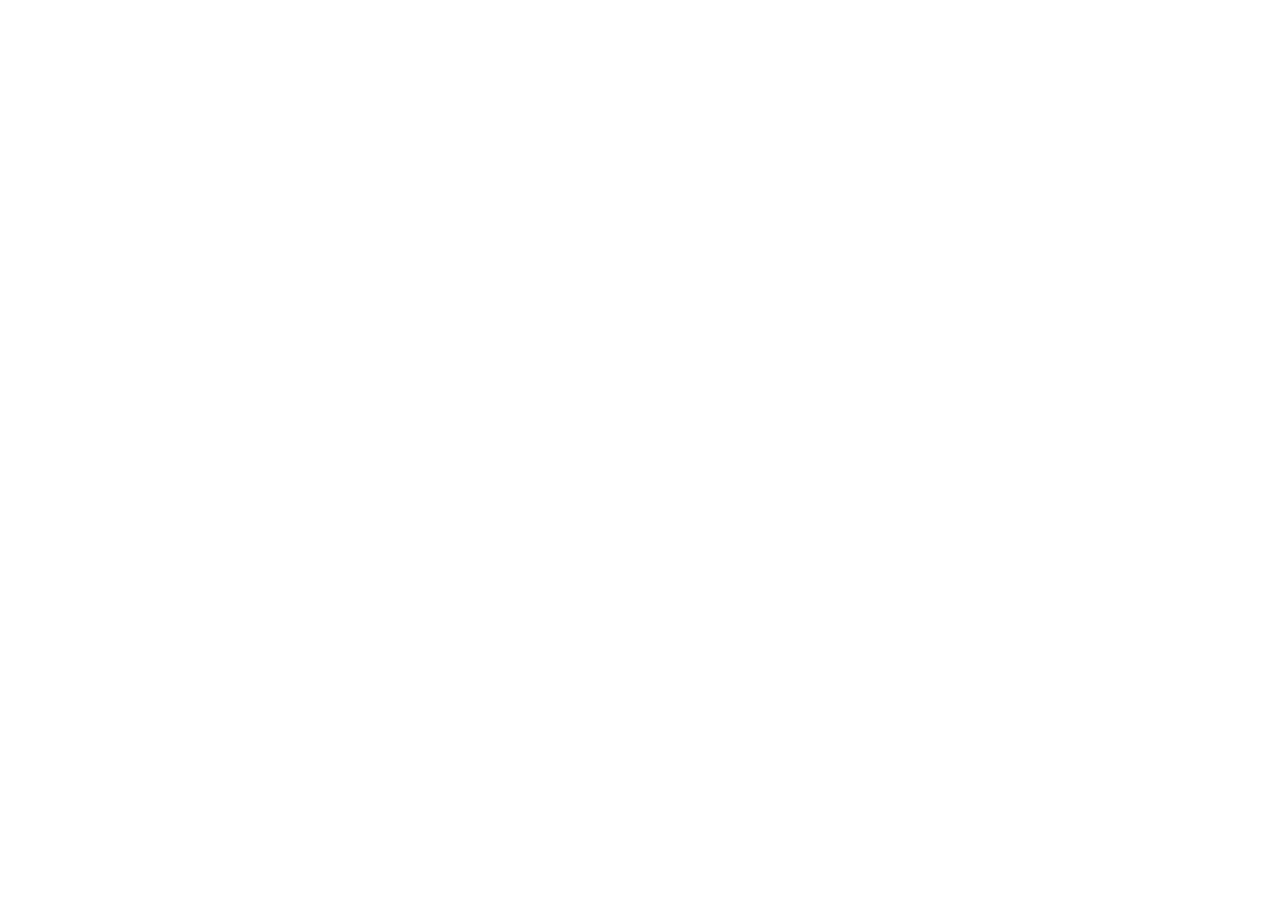
==== index.html @ 22be01d1 "Init : création du dépôt, arborescence des fichiers et structure HTML de base" ====
<!DOCTYPE html>
<html lang="en">
<head>
    <meta charset="UTF-8">
    <meta name="viewport" content="width=device-width, initial-scale=1.0">
    <title>Afritalent</title>
    <link rel="stylesheet" href="bootstrap5/bootstrap-5.3.8-dist/bootstrap-5/css/bootstrap.css">
    <link rel="stylesheet" href="css/style.css">
</head>
<body>
    <script src="bootstrap5/bootstrap-5.3.8-dist/bootstrap-5/js/bootstrap.bundle.js"></script>
     <script src="js/main.js"></script>
</body>
</html>
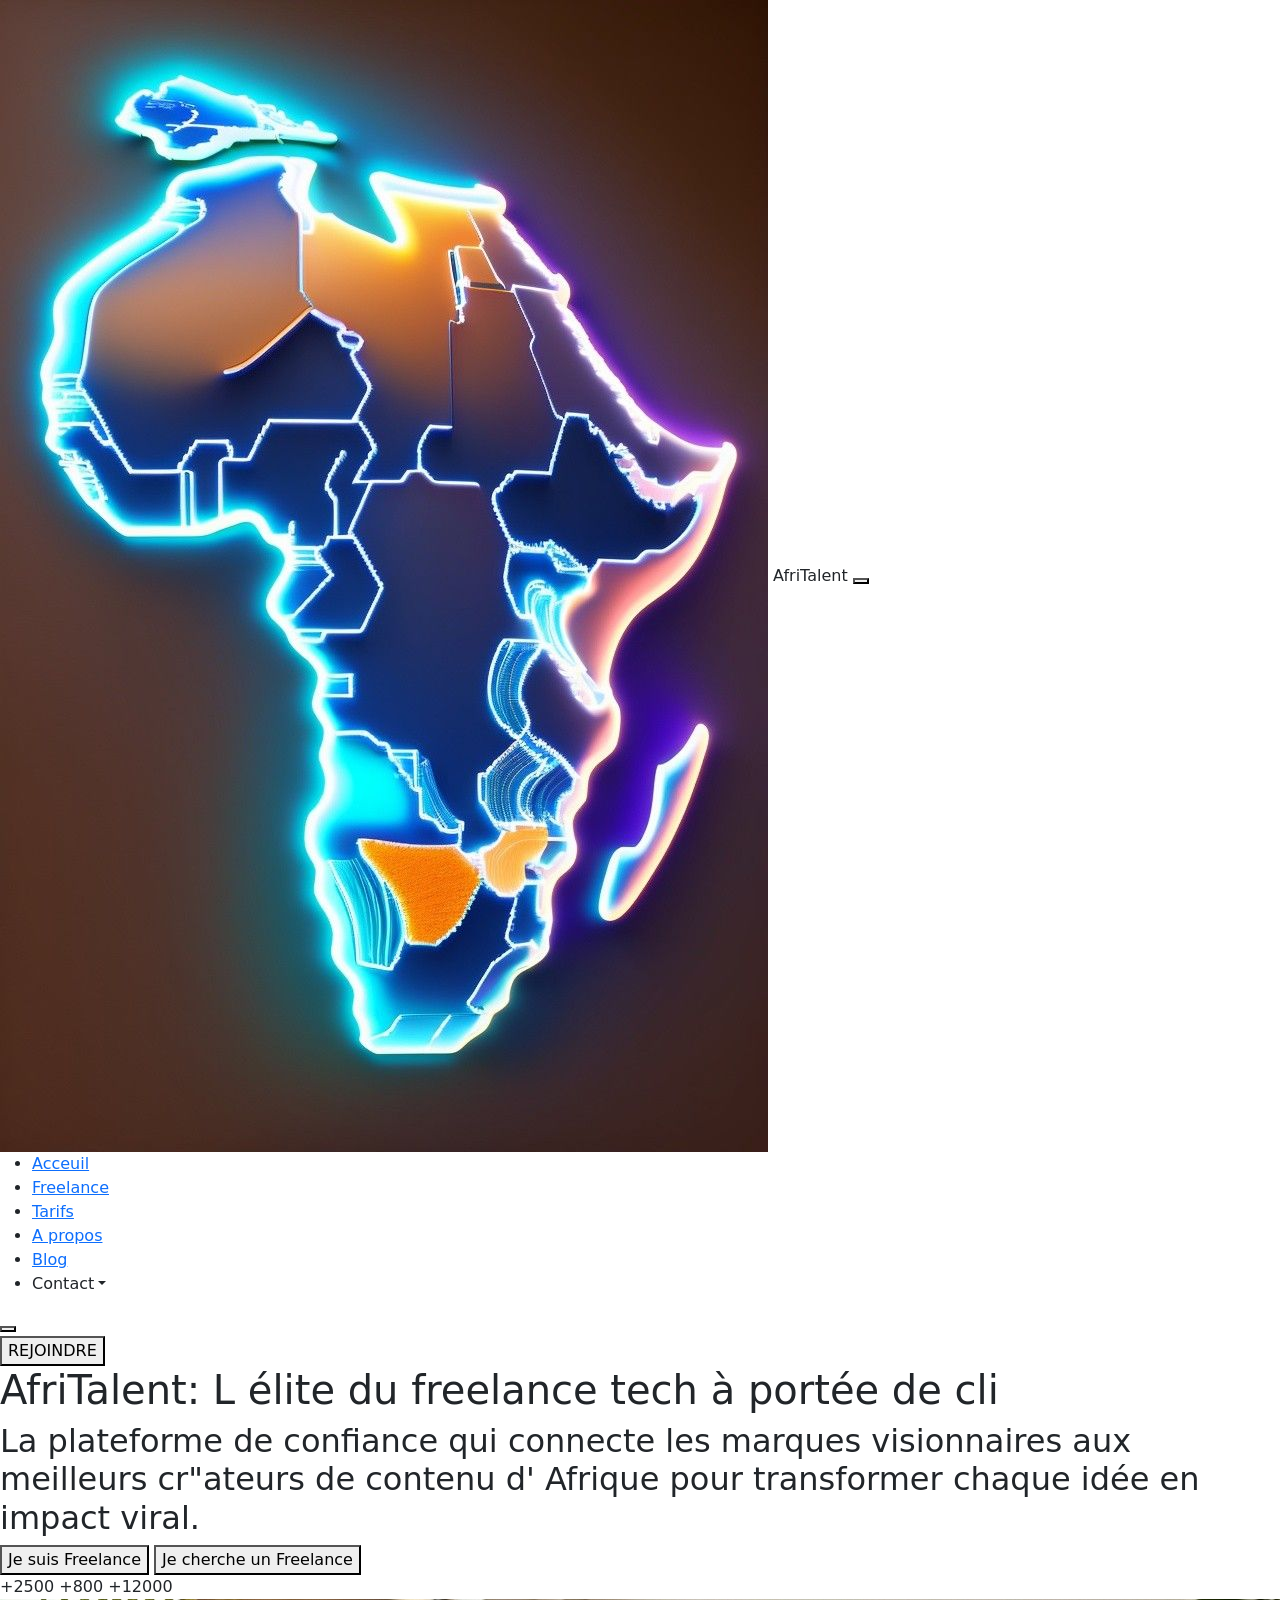
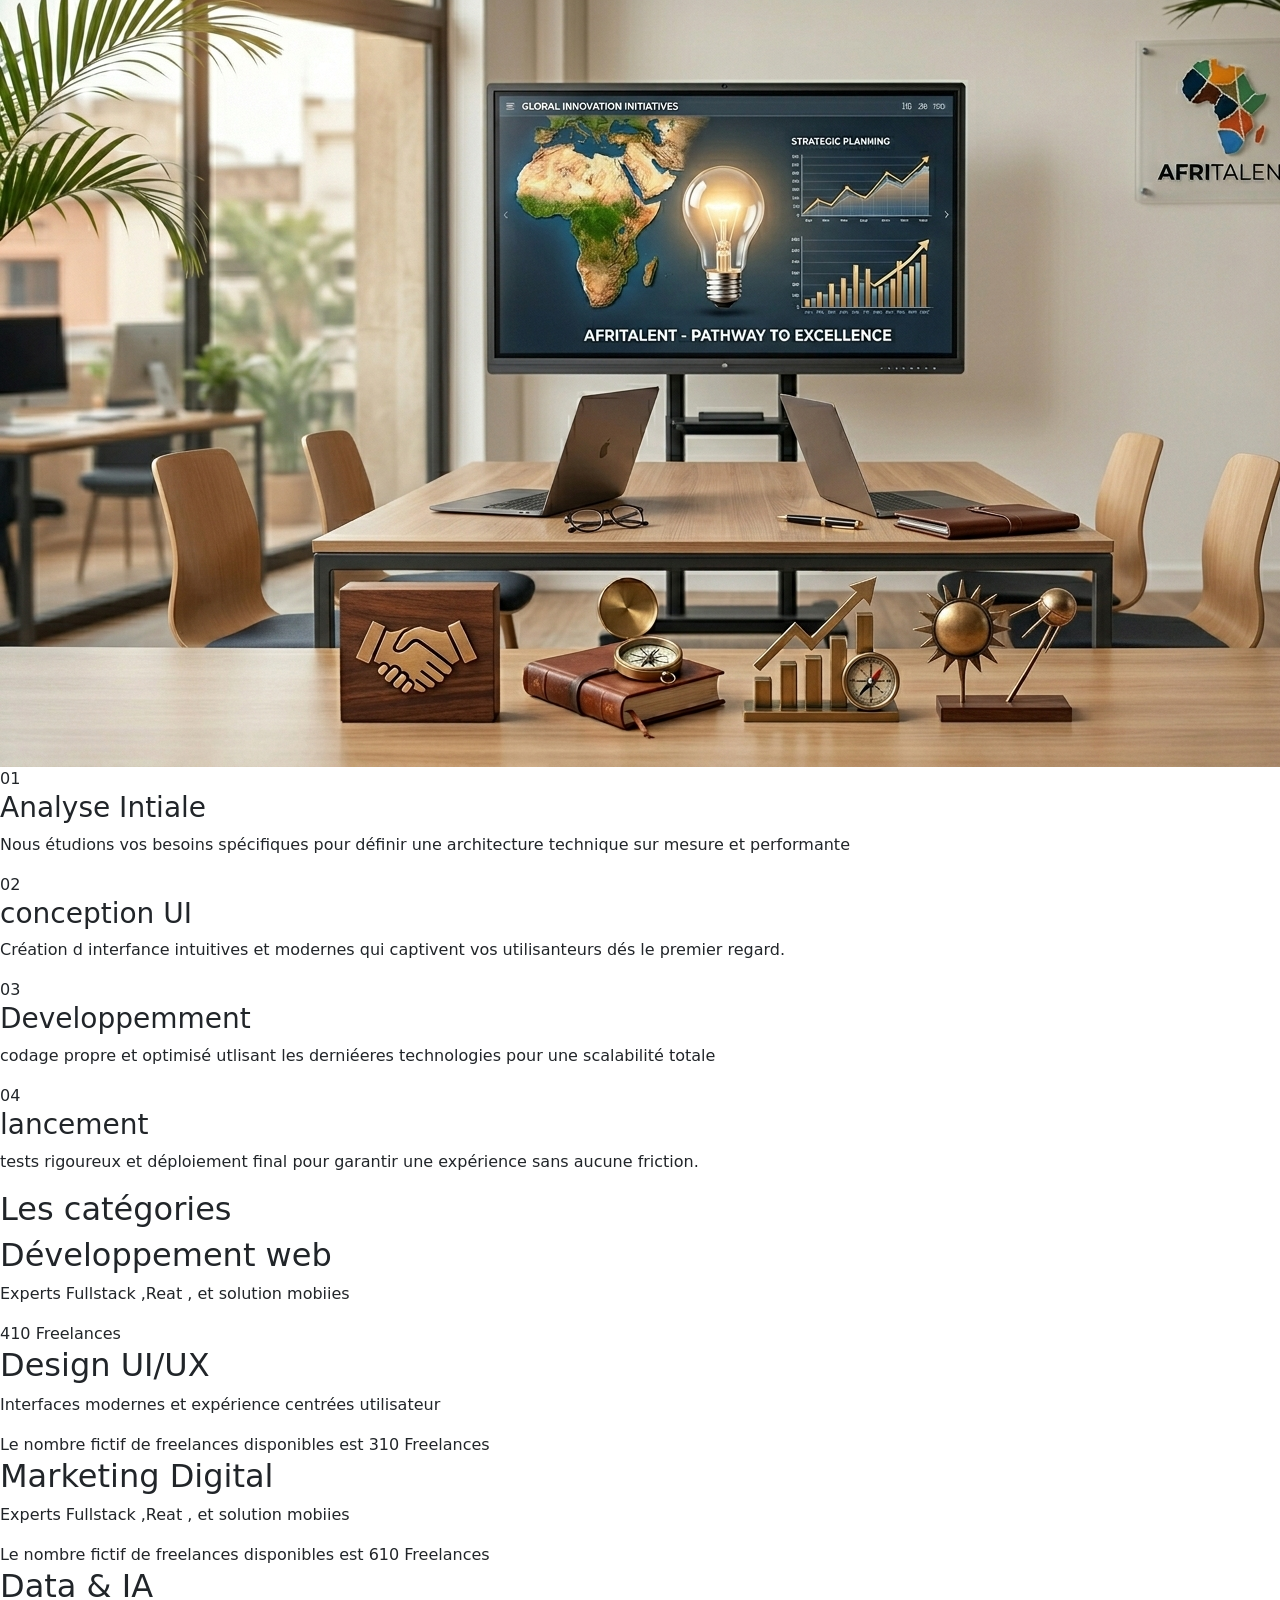
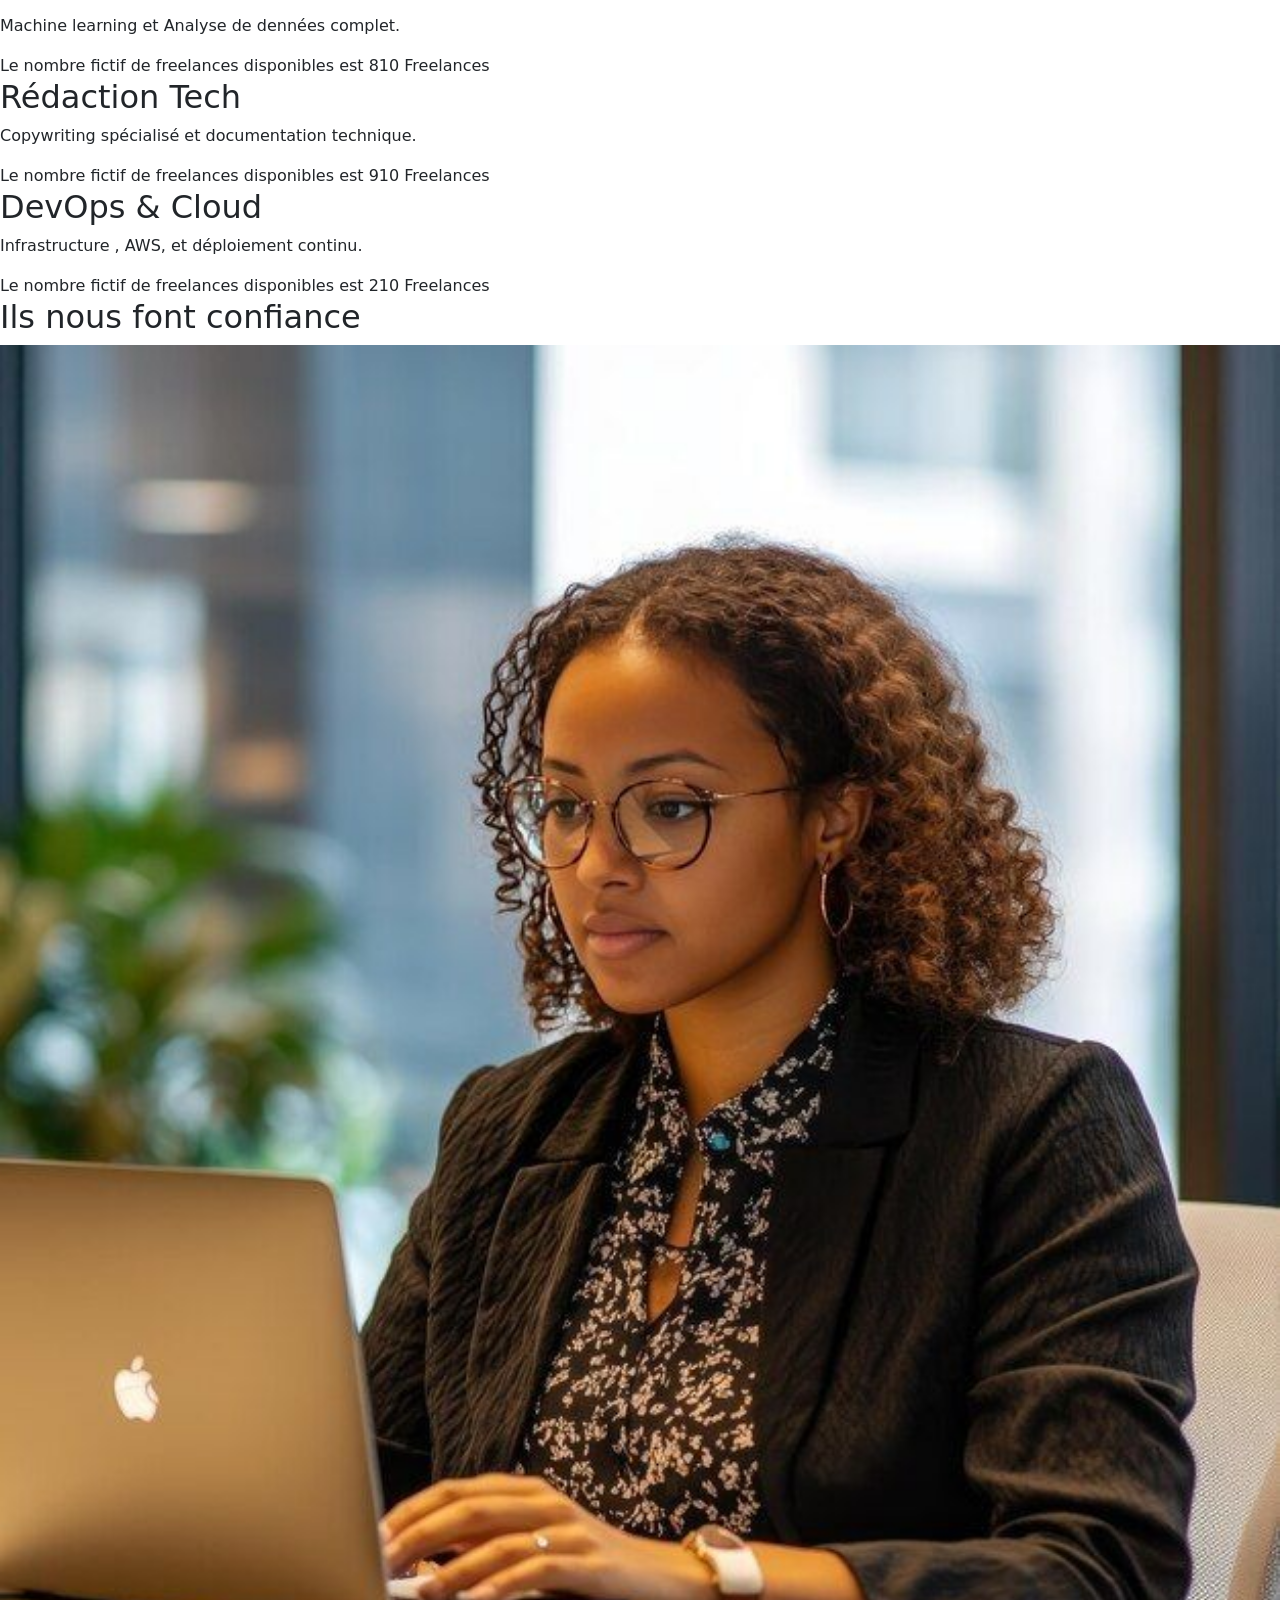
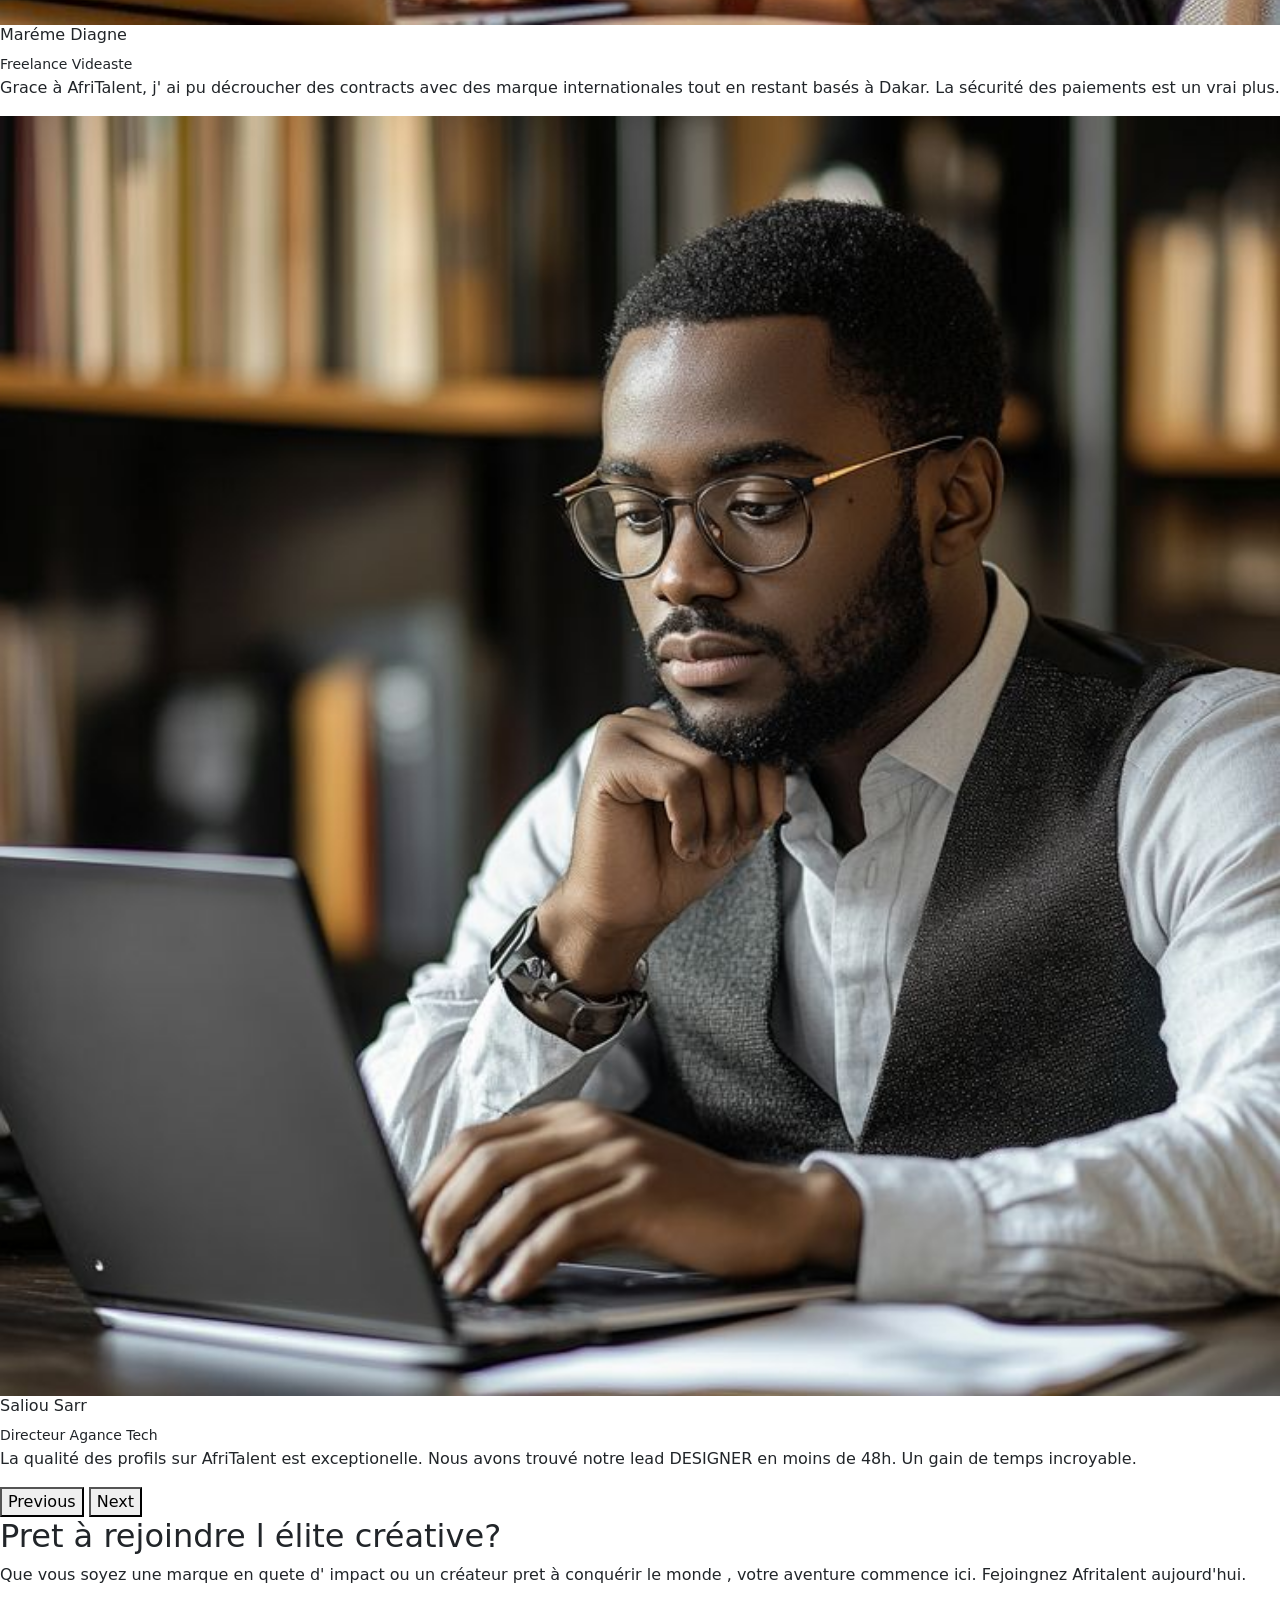
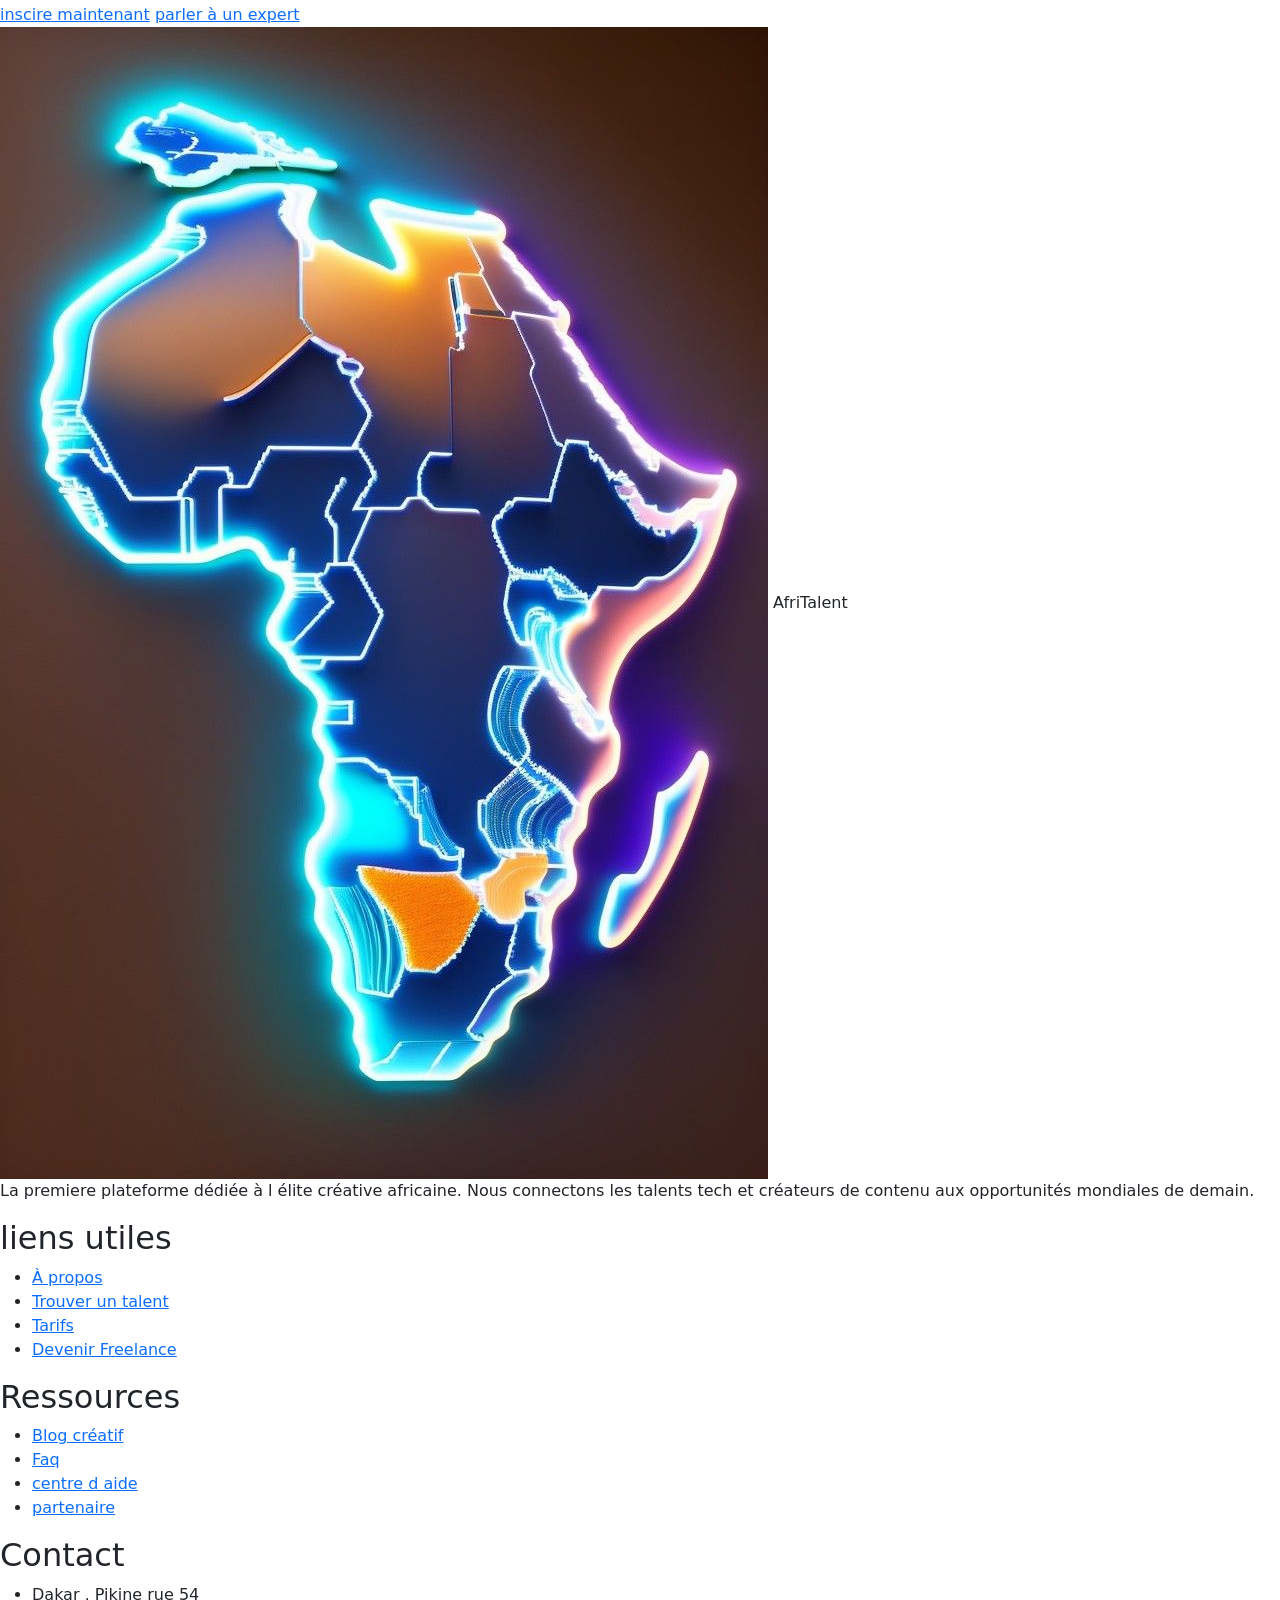
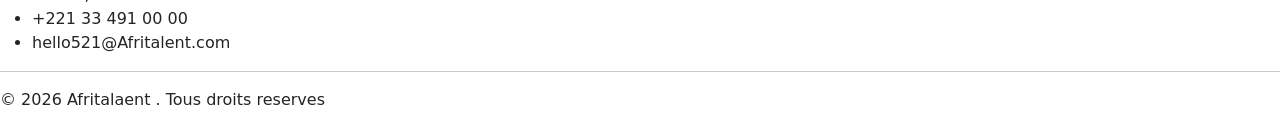
==== commit 70a523be: "HTML : structure complète des 5 pages avec sections et contenu texte" ====
--- a/index.html
+++ b/index.html
@@ -8,6 +8,328 @@
     <link rel="stylesheet" href="css/style.css">
 </head>
 <body>
+     <header>
+         <div>
+            <a > <img src="image/logo1.jpg" > AfriTalent</a>
+    <button >
+      <span ></span>
+    </button>
+        <div >
+      <ul>
+        <li >
+        <a  href="index.html">Acceuil</a> 
+        </li> 
+        <li>  
+        <a  href="freelances.html">Freelance</a>
+         </li>
+        <li>
+        <a href="tarifs.html" >Tarifs</a> 
+         </li>
+        <li>
+       <a href="about.html" >A propos</a>
+        </li>
+        <li>
+       <a href="#" >Blog</a>
+        </li>
+     <li>
+    <a href="contact.html" class="nav-link dropdown-toggle">Contact</a>
+   </li>
+   </ul>
+  </div> 
+        <div >
+         <button><i class="bi bi-brightness-high"></i></button>
+        </div>
+      <div >
+      <button class="CTA-btn" type="button">REJOINDRE</button>
+       </div>
+     </div>
+  </header>  
+   <section >
+      <div >
+         <div >
+          <!--colonne de text a gauche-->
+          <div >
+            <h1 >
+             <span >AfriTalent:</span> L élite du <span >freelance tech à portée de cli</span></h1>
+             <h2 >La plateforme de confiance qui connecte les marques
+              visionnaires aux meilleurs cr"ateurs de contenu 
+              d' Afrique pour transformer chaque idée en impact viral.</h2>
+          <div >
+          <button > Je suis Freelance </button>
+          <button  > Je cherche un Freelance</button>
+          </div>
+          <div > 
+            <span>+2500</span>
+            <span>+800</span>
+            <span>+12000</span>
+          </div>
+          
+          <div class="imge"><img src="image/arriére.png" alt=""></div>
+        </div>
+        </div>
+    
+     
+     </div>
+</section>
+
+         <!--comment ca marche  -->
+<section >
+  <div >
+      <!--1-->
+      <div >
+    <span >01</span>
+    <div 
+    >
+     <i class="bi bi-bar-chart"></i>
+    </div>
+    <h3 
+    >Analyse Intiale</h3>
+    <p>Nous étudions vos besoins spécifiques pour définir une architecture
+      technique sur mesure et performante </p>
+  </div>
+  <!--2-->
+  <div
+  >
+   <span
+   >02</span>
+    <div 
+    ><i class="bi bi-gear-wide-connected"></i>
+</div>
+    <h3 
+    >conception UI</h3>
+    <p class="card-p"> Création  d interfance intuitives et modernes qui 
+      captivent vos utilisanteurs dés le premier regard.
+    </p>
+    </div>
+    <!--3-->
+     <div >
+   <span
+   >03</span>
+    <div 
+    >
+      <i class="bi bi-shield-check"></i>
+    </div>
+    <h3 
+    >Developpemment</h3>
+      <p
+      > codage propre et optimisé utlisant les derniéeres technologies
+        pour une scalabilité totale
+    </p>
+    </div>
+    <!--4-->
+     <div class="bento-carte card-4 card-small">
+   <span
+   >04</span>
+    <div 
+    >
+      <i class="bi bi-rocket-takeoff"></i>
+    </div>
+    <h3 
+    >lancement</h3>
+    <p
+    >tests rigoureux et déploiement final pour garantir une 
+      expérience sans aucune friction.
+    </p>
+    </div>
+</section>
+<!--catégorie de service -->
+<section>
+    <h2 
+    >Les catégories</h2>
+  <div >
+      <div >
+    <div 
+    ><i ></i></div>
+    <h2> Développement web </h2>
+      <p>Experts Fullstack ,Reat , et solution mobiies</p>
+      <div>
+        <span >410 Freelances</span>
+      </div>
+      </div>
+  <div >
+    <div 
+    ><i></i></div>
+    <h2> Design UI/UX </h2>
+      <p>Interfaces modernes et expérience centrées utilisateur</p>
+      <div>
+        <span>Le nombre fictif de freelances disponibles est 310 Freelances</span>
+      </div>
+  </div>
+  <div >
+    <div 
+    ><i ></i></div>
+    <h2> Marketing Digital </h2>
+      <p>Experts Fullstack ,Reat , et solution mobiies</p>
+      <div>
+        <span>Le nombre fictif de freelances disponibles est 610 Freelances</span>
+      </div>
+  </div>
+  <div >
+    <div 
+    ><i ></i></div>
+    <h2> Data & IA </h2>
+      <p>Machine learning et Analyse de dennées complet.</p>
+      <div>
+        <span>Le nombre fictif de freelances disponibles est 810 Freelances</span>
+      </div>
+  </div>
+  <div>
+    <div 
+    ><i class="bi bi-journal-check"></i></div>
+    <h2>  Rédaction Tech </h2>
+      <p>Copywriting spécialisé et documentation technique.</p>
+      <div>
+        <span>Le nombre fictif de freelances disponibles
+          est 910 Freelances</span>
+      </div>
+  </div>
+  <div>
+    <div 
+    ><i ></i></div>
+    <h2> DevOps & Cloud </h2>
+      <p>Infrastructure , AWS, et déploiement continu.</p>
+      <div>
+        <span>Le nombre fictif de freelances disponibles est 210 Freelances</span>
+      </div>
+  </div>
+</div>
+      </div>
+</section>
+<!--témoignages-->
+<section
+ >
+  <h2 >Ils nous font confiance</h2>
+ <div >
+  <div >
+    <div >
+      <img src="image/MAREME.jpg" class="d-block w-100">
+       <h6 >Maréme Diagne</h6>
+               <SMall>Freelance Videaste </SMall>
+               <p>
+            Grace à AfriTalent, j' ai pu décroucher des contracts avec des marque internationales tout en restant basés à Dakar. La sécurité des paiements est un vrai plus.
+          </p>
+    
+     <div 
+     >
+            <i class="bi bi-star-fill"></i><i class="bi bi-star-fill"></i><i class="bi bi-star-fill"></i><i class="bi bi-star-fill"></i><i class="bi bi-star"></i>
+    </div>
+</div>
+    <div>
+      <img src="image/SALIOU.jpg" class="d-block w-100">
+      <h6 >Saliou Sarr</h6>
+               <SMall class="">Directeur Agance Tech </SMall>
+                <p>
+           La qualité des profils sur AfriTalent est exceptionelle. Nous avons trouvé notre lead DESIGNER en moins de 48h. Un gain de temps incroyable.
+          </p>
+        <div 
+        >
+            <i class="bi bi-star-fill"></i><i class="bi bi-star-fill"></i><i class="bi bi-star-fill"></i><i class="bi bi-star-fill"></i><i class="bi bi-star"></i>
+    </div>
+    </div>
+    <div class="carousel-item">
+      <img src="image/image-jo.jpeg" class="d-block w-100" >
+      <h6  >Joseph</h6>
+               <SMall class="">UI/UX DESIGNER </SMall>
+             <p>
+           Une plateforme intuitive qui valorise en fin l' expertise africaine.Je recommande à tous les créateurs qui veulent passer au niveau supérieur.
+          </p>
+        <div 
+        >
+            <i class="bi bi-star-fill"></i><i class="bi bi-star-fill"></i><i class="bi bi-star-fill"></i><i class="bi bi-star-fill"></i><i class="bi bi-star"></i>
+    </div>
+    </div>
+    
+  </div>
+  <button>
+    <span ></span>
+    <span >Previous</span>
+  </button>
+  <button >
+    <span></span>
+    <span >Next</span>
+  </button>
+</div>
+</section>
+  <!--action-->
+  <section >
+          <!--overlay pour la lisibilité-->
+        <div >
+          <div class="overlay ">
+            <h2 class="police-h2 h">Pret à rejoindre l élite créative?</h2>
+            <p class="overlay1">Que vous soyez une marque en quete d' impact ou un créateur pret à conquérir le monde , votre aventure commence ici.
+              Fejoingnez Afritalent aujourd'hui.
+            </p>
+            <div class="cta">
+              <a href="contact.html" class="CTA-btn btn1 " type="button">inscire maintenant</a>
+              <a href="" class="CTA-white " type="button">parler à un expert </a>
+            </div>
+          </div>
+        </div>
+  </section>
+    <footer>
+      <div >
+        <div class=" footer1">
+          <!--clonne 1: AfriTalent -->
+          <div class="col-12 ">
+            <a class="navbar-brand" href="#"> <img src="image/logo1.jpg" > AfriTalent</a>
+            <p class="hero-h2">La premiere plateforme dédiée à l élite créative africaine.  Nous connectons les talents tech et créateurs de contenu aux opportunités mondiales de demain.
+            </p>
+            <div 
+            >
+              <a href="">  <i class="bi bi-instagram"></i>    </a>
+              <a href=""><i class="bi bi-linkedin"></i></a>
+              <a href=""> <i class="bi bi-tiktok"></i></a>
+              <a href=""> <i class="bi bi-snapchat"></i></a>
+            </div>
+          </div>
+            <!--liens utiles-->
+            <div  class="col-12">
+              <h2 class="CT-h2">liens utiles</h2>
+              <div class="">
+              <ul class="">
+             <li><a href="" class=""> À propos</a></li>
+             <li> <a href="" class="">Trouver un talent </a></li>
+              <li><a href="" class=""> Tarifs</a></li>
+             <li><a href="" class="">Devenir Freelance</a></li>
+              </ul>
+              </div>
+            </div>
+            <!--colonne3 :ressources-->
+            <div class="col-12">
+              <h2 class="CT-h2">Ressources</h2>
+              <ul>
+                <li class=""><a href="" class="">Blog créatif</a></li>
+                <li class=""><a href="" class="">Faq</a>
+                </li>
+                <li class=""><a href="" class="">centre d aide </a></li>
+                <li class=""><a href="" class="">partenaire</a></li>
+              </ul>
+            </div>
+            <!--colonne : Contact -->
+            <div >
+              <h2 >Contact
+
+              </h2>
+                <ul>
+                    <li>
+                             <i class="bi bi-geo-alt-fill"></i>
+                                 Dakar , Pikine rue 54
+                    </li>     
+                    <li>
+                          <i class="bi bi-telephone-fill"></i>+221 33 491 00 00 
+                    </li>
+                    <li>
+                            <i class="bi bi-envelope"></i>hello521@Afritalent.com
+                    </li>       
+                </ul>      
+             </div>
+            </div>
+            </div>
+          <div class="centre">
+            <hr>
+           <p>&copy; 2026 Afritalaent . Tous droits reserves</p>
+          </div>
+    </footer>
     <script src="bootstrap5/bootstrap-5.3.8-dist/bootstrap-5/js/bootstrap.bundle.js"></script>
      <script src="js/main.js"></script>
 </body>
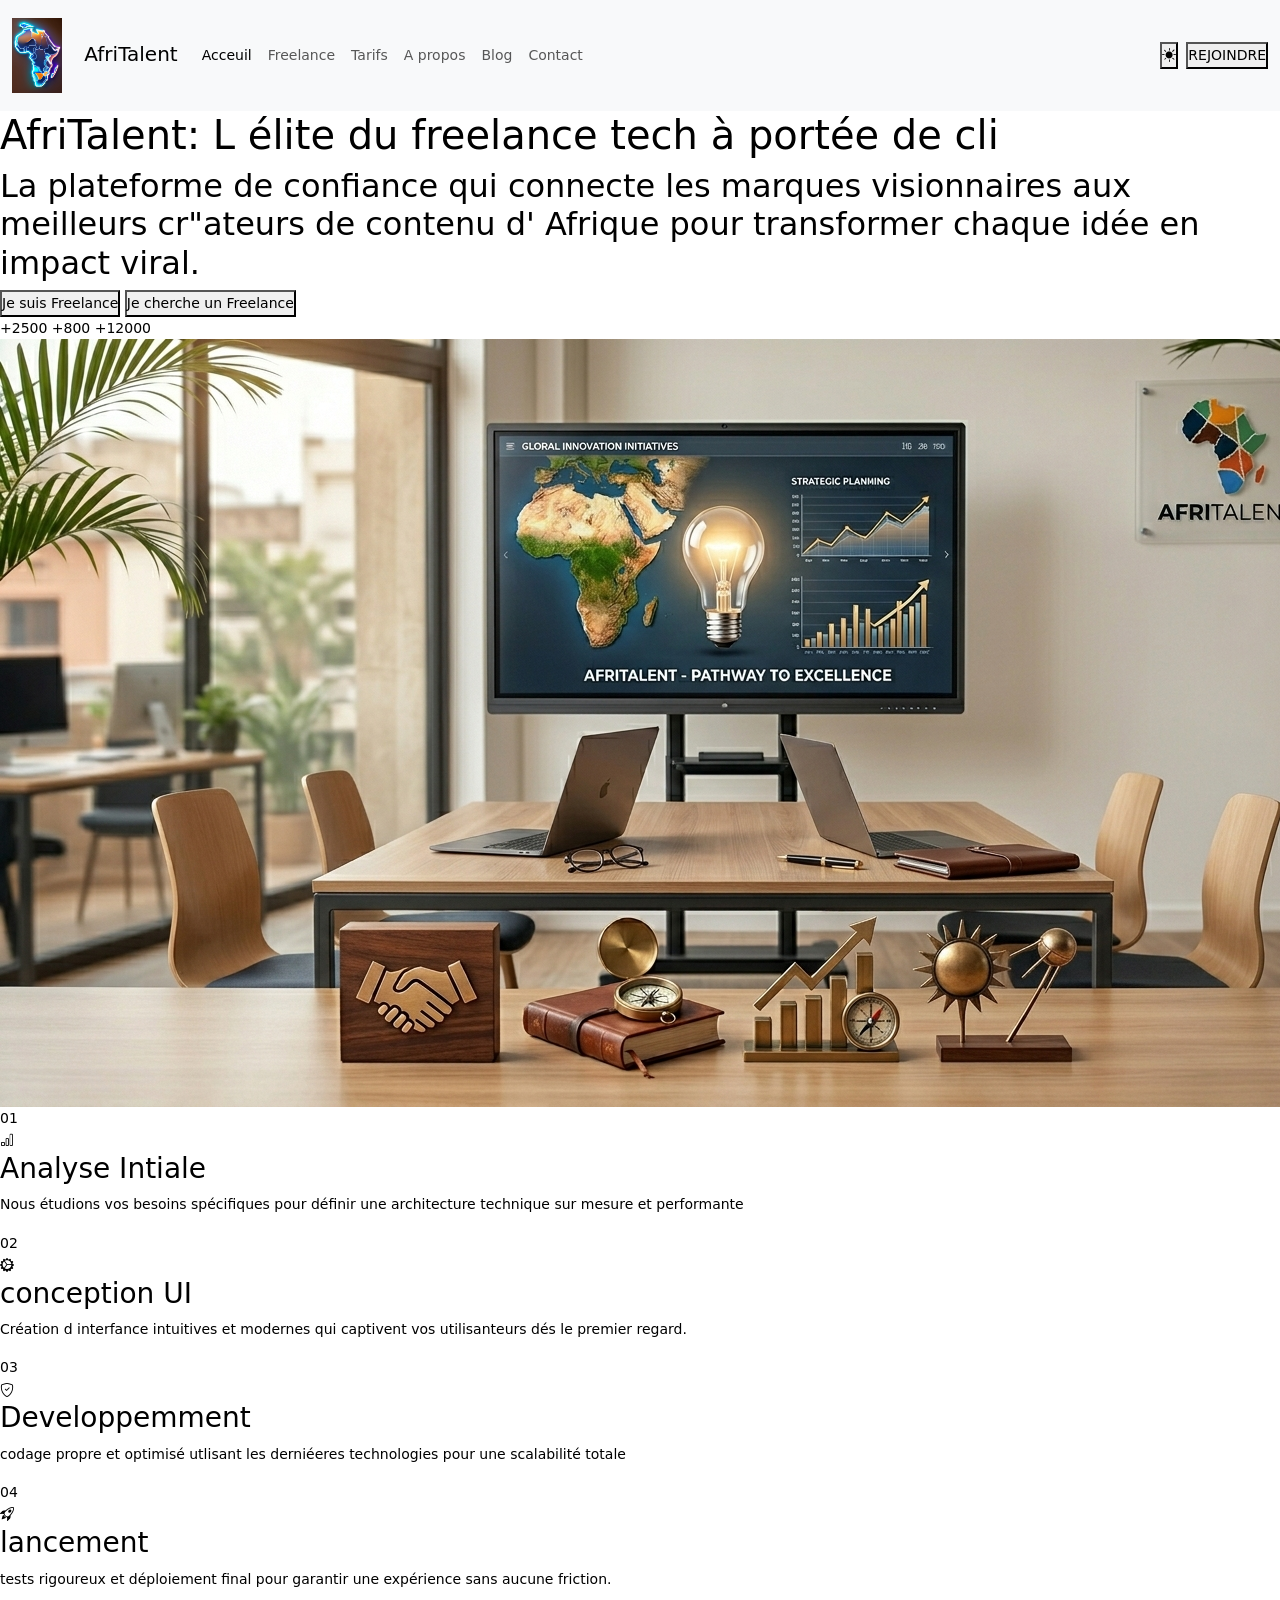
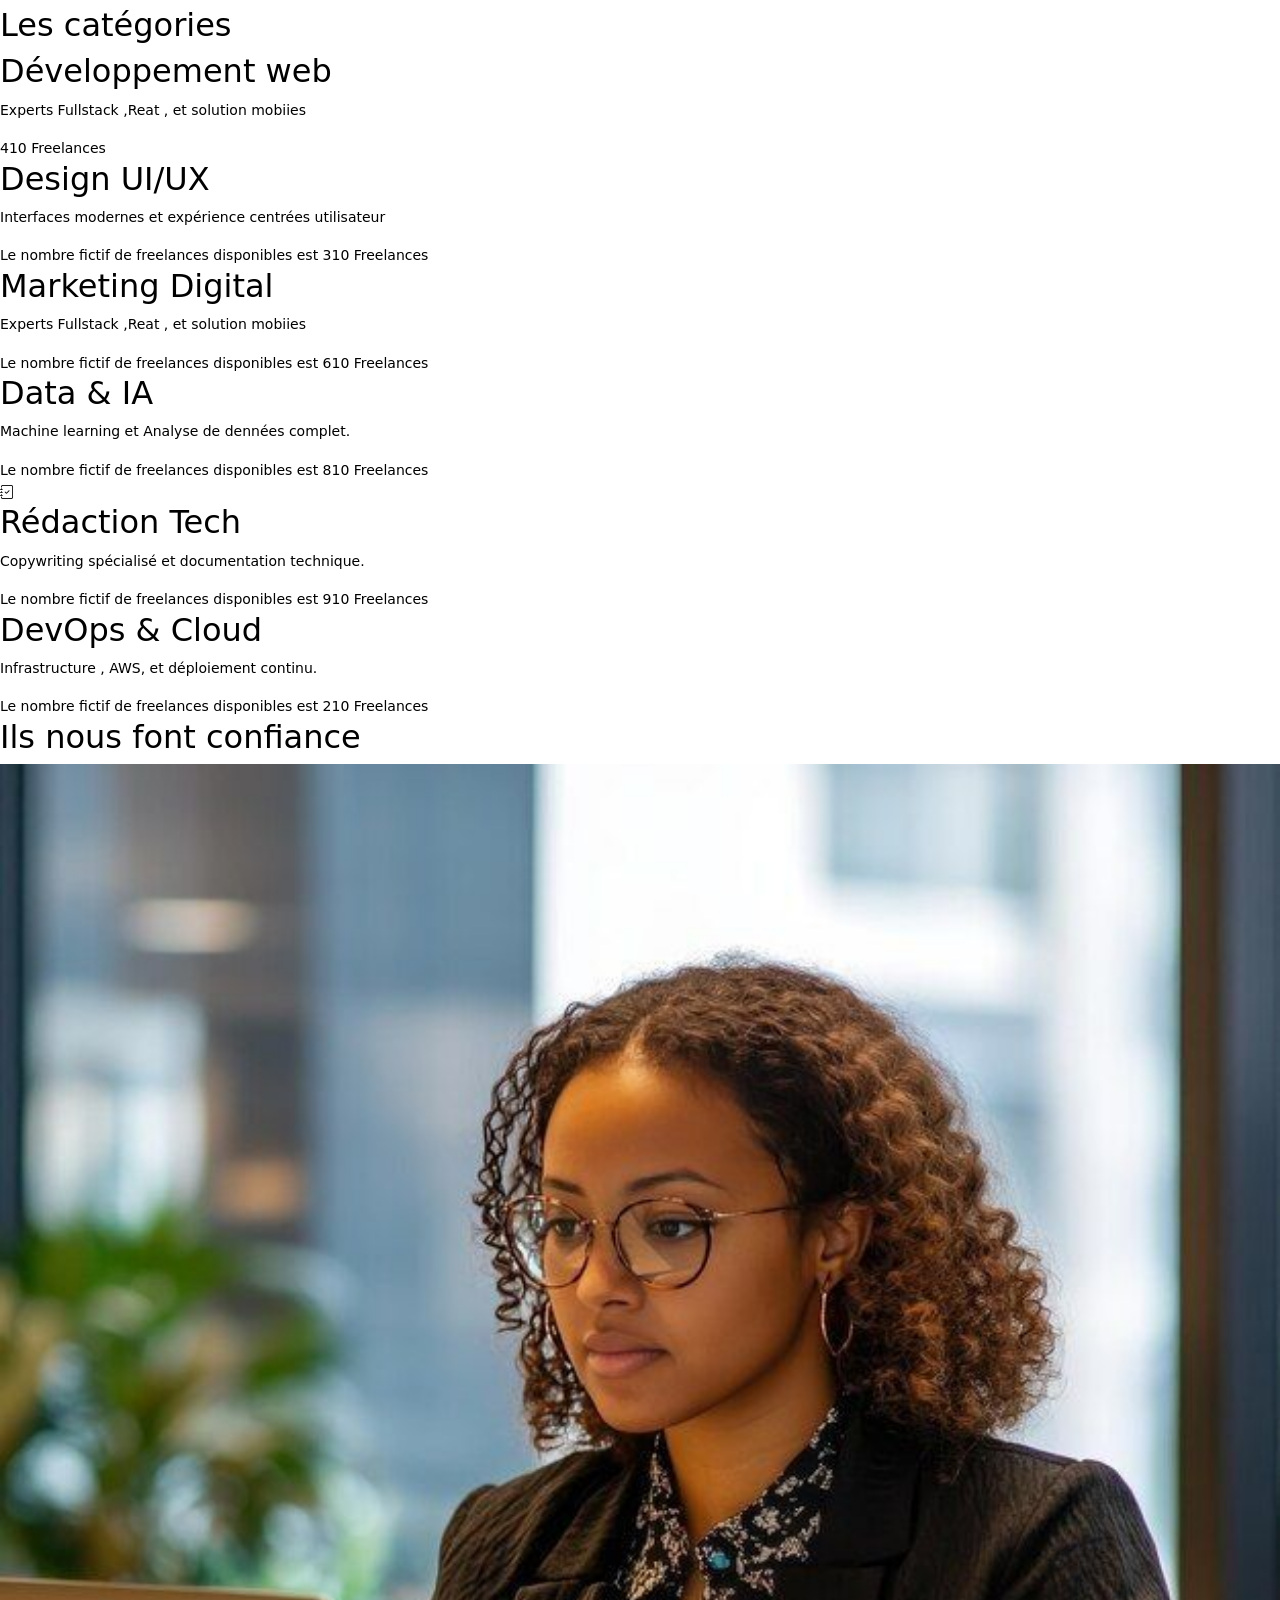
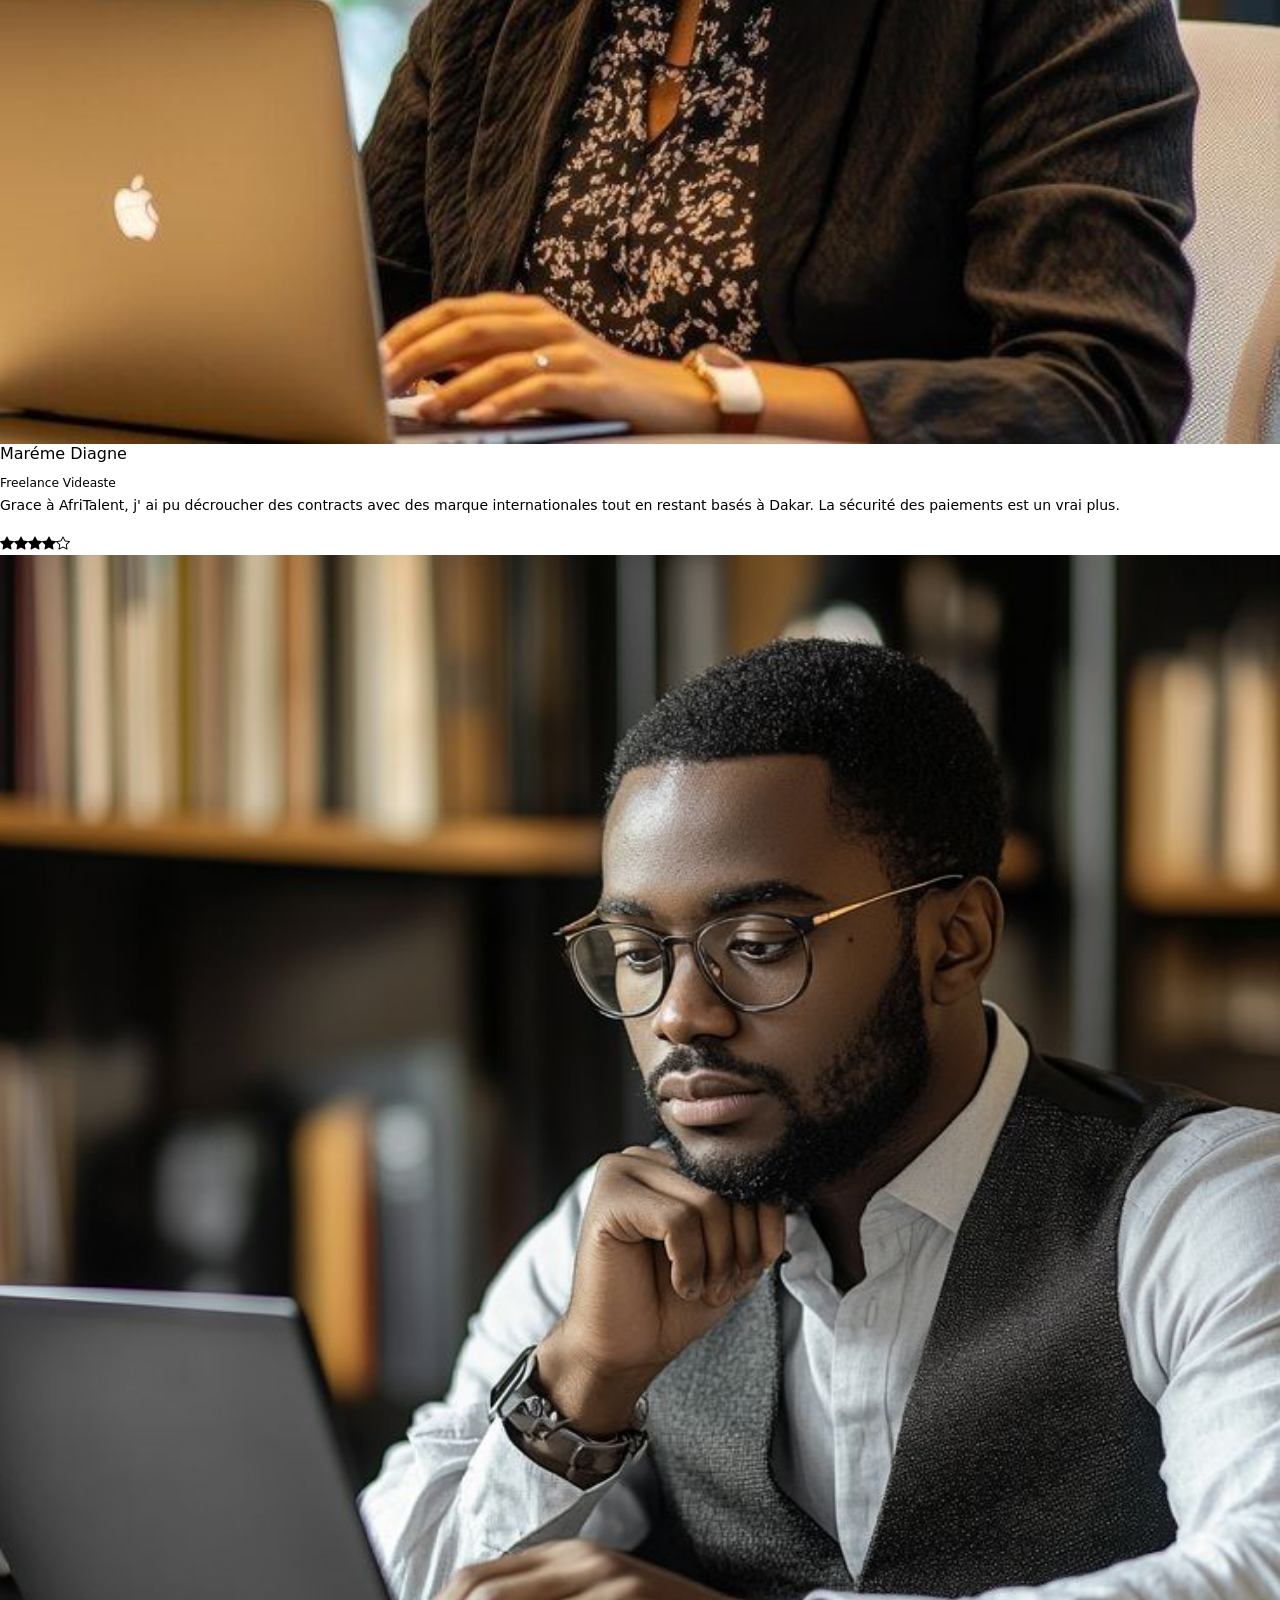
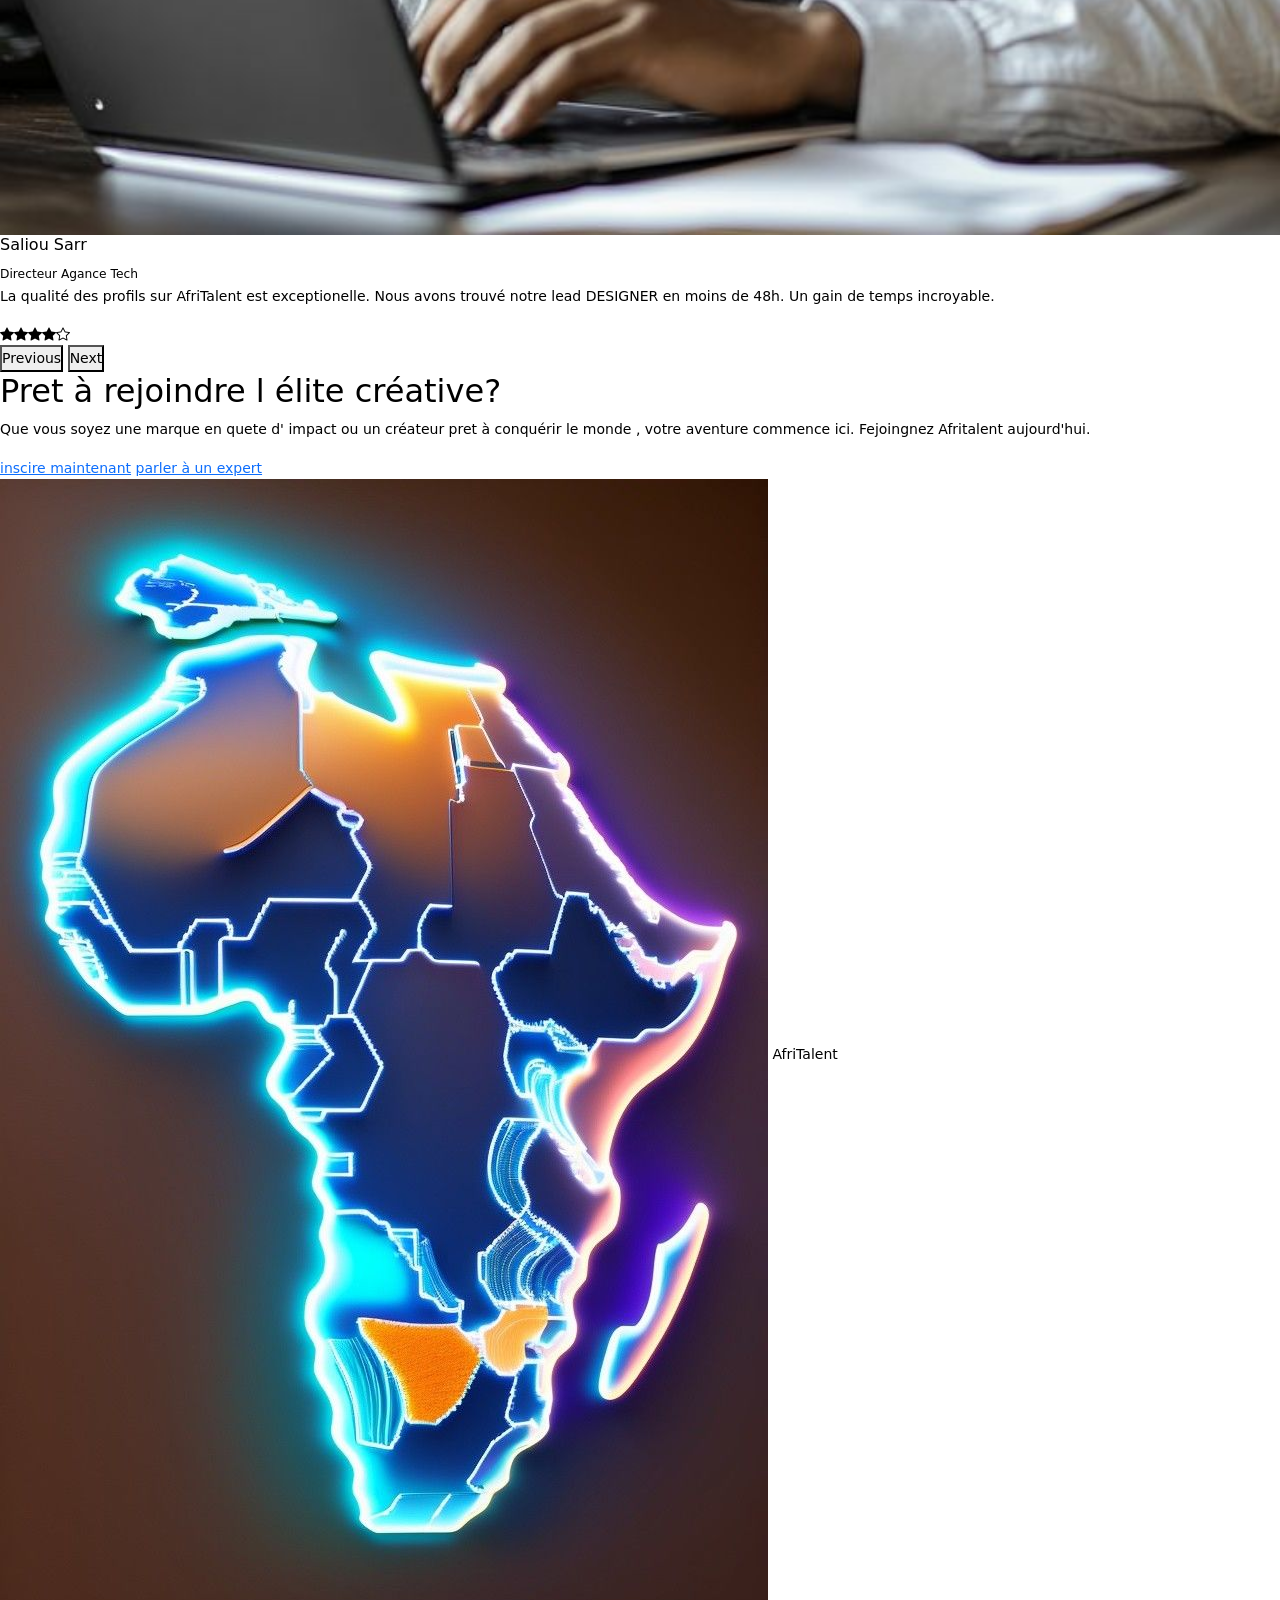
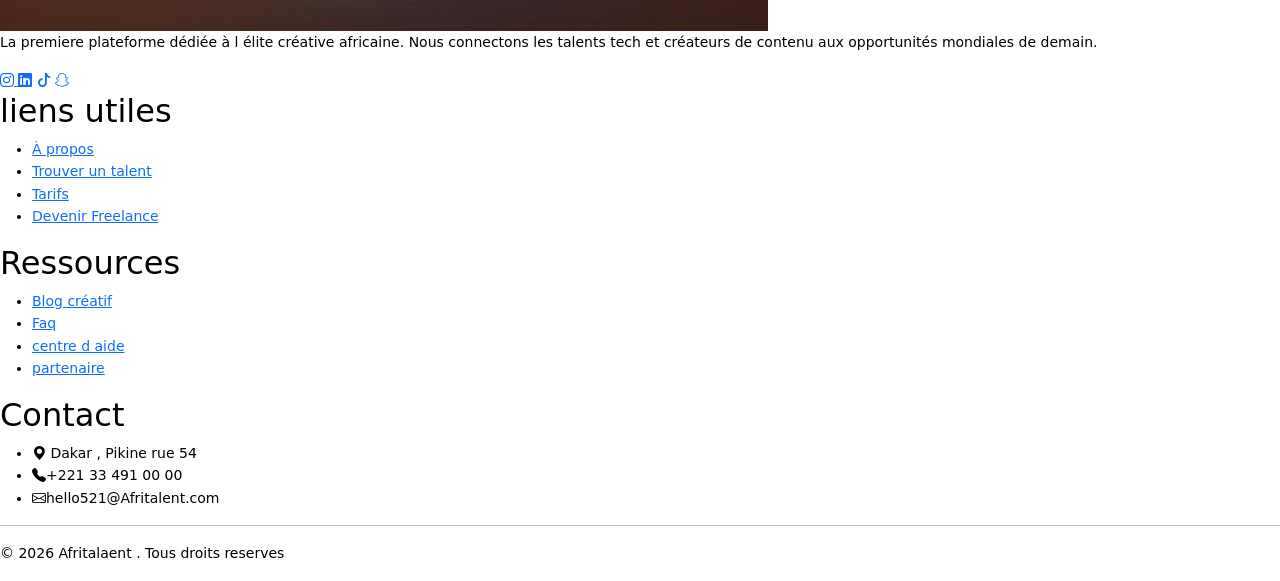
==== commit 48a57c7d: ": CSS : variables, typographie, layout général et styles de base" ====
--- a/index.html
+++ b/index.html
@@ -8,38 +8,37 @@
     <link rel="stylesheet" href="css/style.css">
 </head>
 <body>
-     <header>
-         <div>
-            <a > <img src="image/logo1.jpg" > AfriTalent</a>
-    <button >
-      <span ></span>
-    </button>
-        <div >
-      <ul>
-        <li >
-        <a  href="index.html">Acceuil</a> 
+         <header  class="navbar navbar-expand-lg bg-body-tertiary">
+         <div class="container-fluid">
+            <a class="navbar-brand" href="#"> <img src="image/logo1.jpg" class="navbar-brand" alt="logo1" width="50px"> AfriTalent</a>
+   
+       
+        <div class="collapse navbar-collapse" id="navbarNavDropdown" >
+      <ul class="navbar-nav">
+        <li class="nav-item">
+
+        <a  class="nav-link active" aria-current="page" href="index.html">Acceuil</a> 
         </li> 
-        <li>  
-        <a  href="freelances.html">Freelance</a>
+        <li class="nav-item">  
+        <a class="nav-link"  href="freelances.html">Freelance</a>
          </li>
-        <li>
-        <a href="tarifs.html" >Tarifs</a> 
+        <li class="nav-item">
+        <a href="tarifs.html" class="nav-link" >Tarifs</a> 
          </li>
-        <li>
-       <a href="about.html" >A propos</a>
+        <li class="nav-item">
+       <a href="about.html" class="nav-link" >A propos</a>
         </li>
-        <li>
-       <a href="#" >Blog</a>
+        <li class="nav-item">
+       <a href="#" class="nav-link" >Blog</a>
         </li>
-     <li>
-    <a href="contact.html" class="nav-link dropdown-toggle">Contact</a>
+     <li class="nav-item">
+    <a href="contact.html" class="nav-link ">Contact</a>
    </li>
    </ul>
-  </div> 
-        <div >
-         <button><i class="bi bi-brightness-high"></i></button>
-        </div>
-      <div >
+   
+  </div>
+      <div class="d-grid gap-2 d-md-flex justify-content-md-end">
+         <button ><i class="bi bi-brightness-high-fill"></i></button>
       <button class="CTA-btn" type="button">REJOINDRE</button>
        </div>
      </div>
--- a/css/style.css
+++ b/css/style.css
@@ -0,0 +1,38 @@
+@import url('https://fonts.googleapis.com/css2?family=Noto+Sans+Chakma&display=swap');
+ @import url('https://fonts.googleapis.com/css2?family=Roboto:ital,wght@0,100..900;1,100..900&display=swap');
+@import url('https://fonts.googleapis.com/css2?family=Big+Shoulders:opsz,wght@10..72,100..900&display=swap');
+@import url("https://cdn.jsdelivr.net/npm/bootstrap-icons@1.13.1/font/bootstrap-icons.min.css");
+
+ :root{
+    
+    --couleur3:#880d1e;
+    --couleur2:#ff2828;
+    --couleur:#110d23;
+    --couleur-cat-back:#dd2d4a  ;
+    --couleur-cat:#000000 ;
+    --font-family-h1:'anton',sens-serif;
+    --font-family-h2:'inter',sens-serif;
+    --font-size-h1:clamp(2.5rem ,6vw , 4.5rem);
+    --font-size-h2:1.25rem;
+    --cta-padding-start: 12px 30px;
+    --cta-border:2px solid #fff;
+    --cta-border-raduis:8px;
+    --color:#f7f7f7;
+    --moz-background:#f5e0ef ;
+    --gap:1.5rem ;
+    --border:1px solid #e2e8f0s ;
+    --padding:2rem ;
+    --magin-bottom: 1rem ;
+    --op:1 ;
+    --font:14px;
+}
+*{
+    margin: 0;
+    padding: 0;
+    text-decoration: none;
+}
+body{
+    color: var(--couleur-cat);
+    line-height: 1.6;
+    font-size: var(--font);
+}
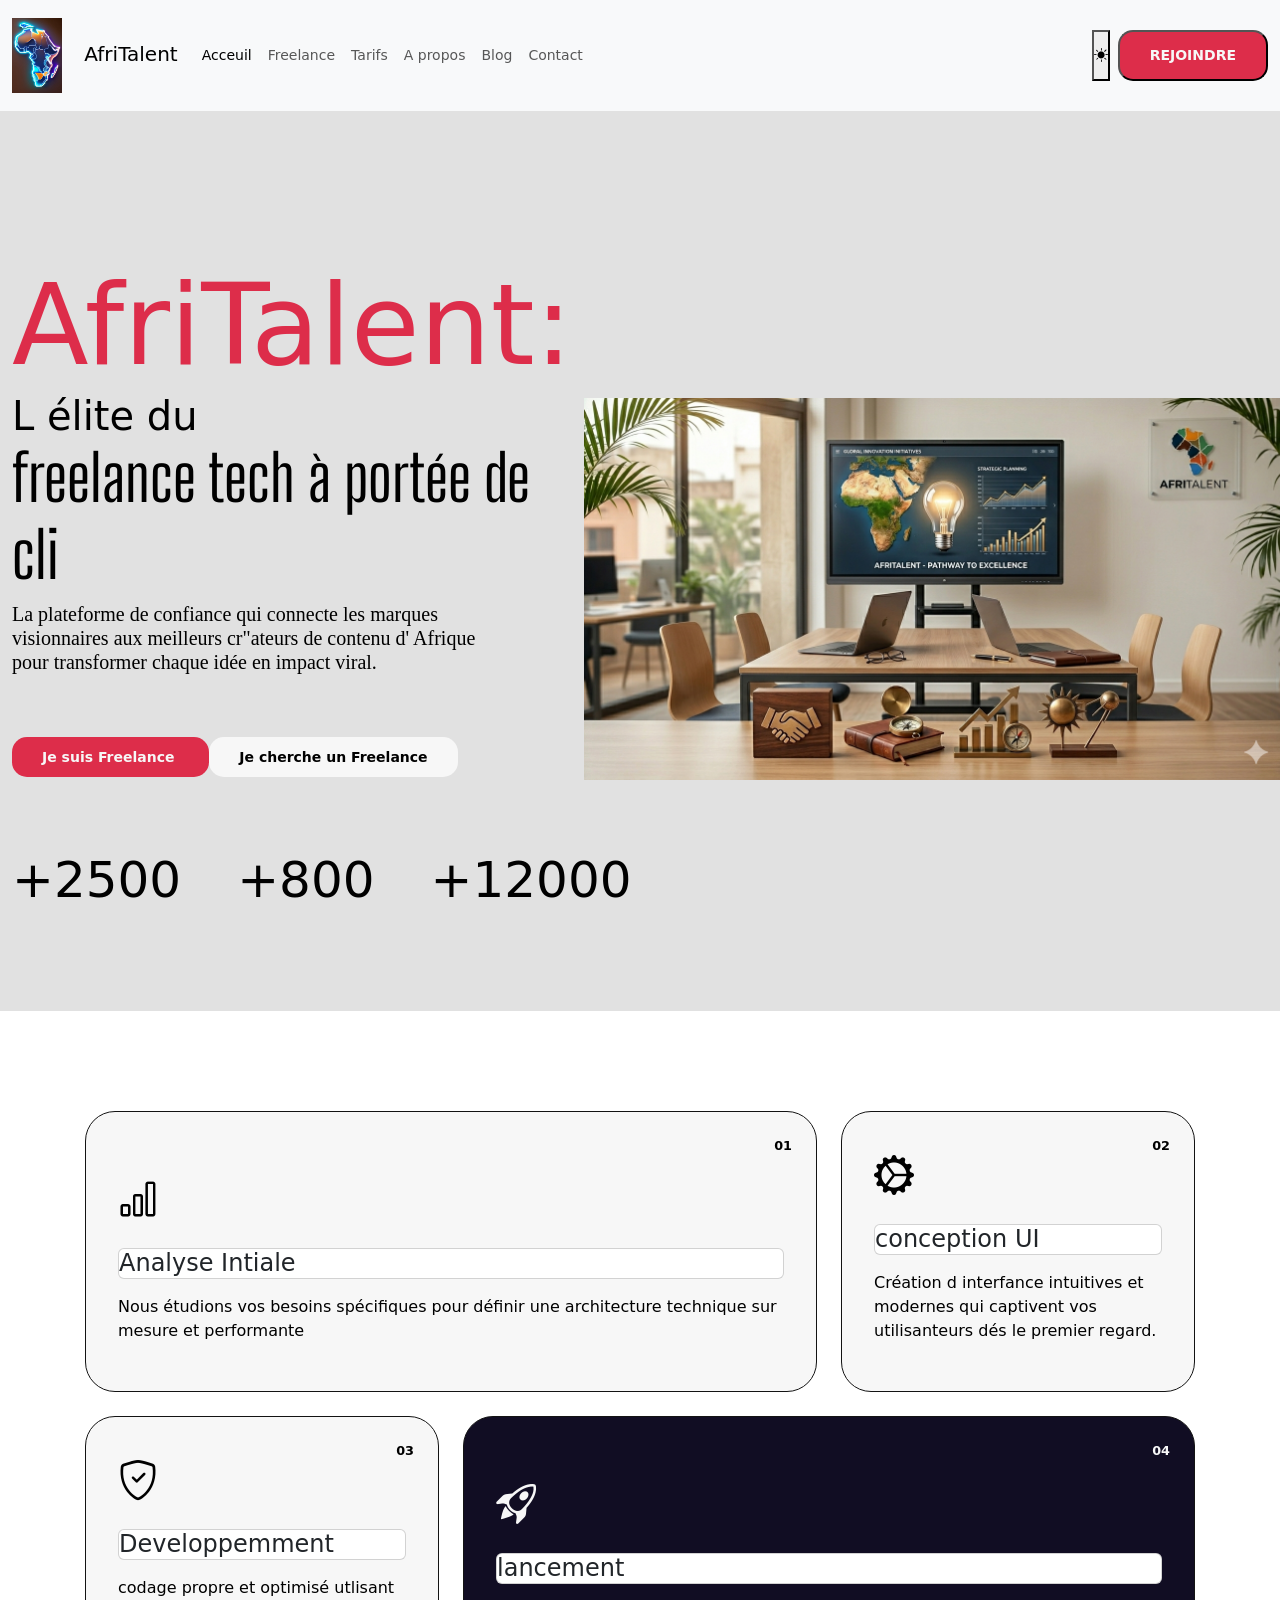
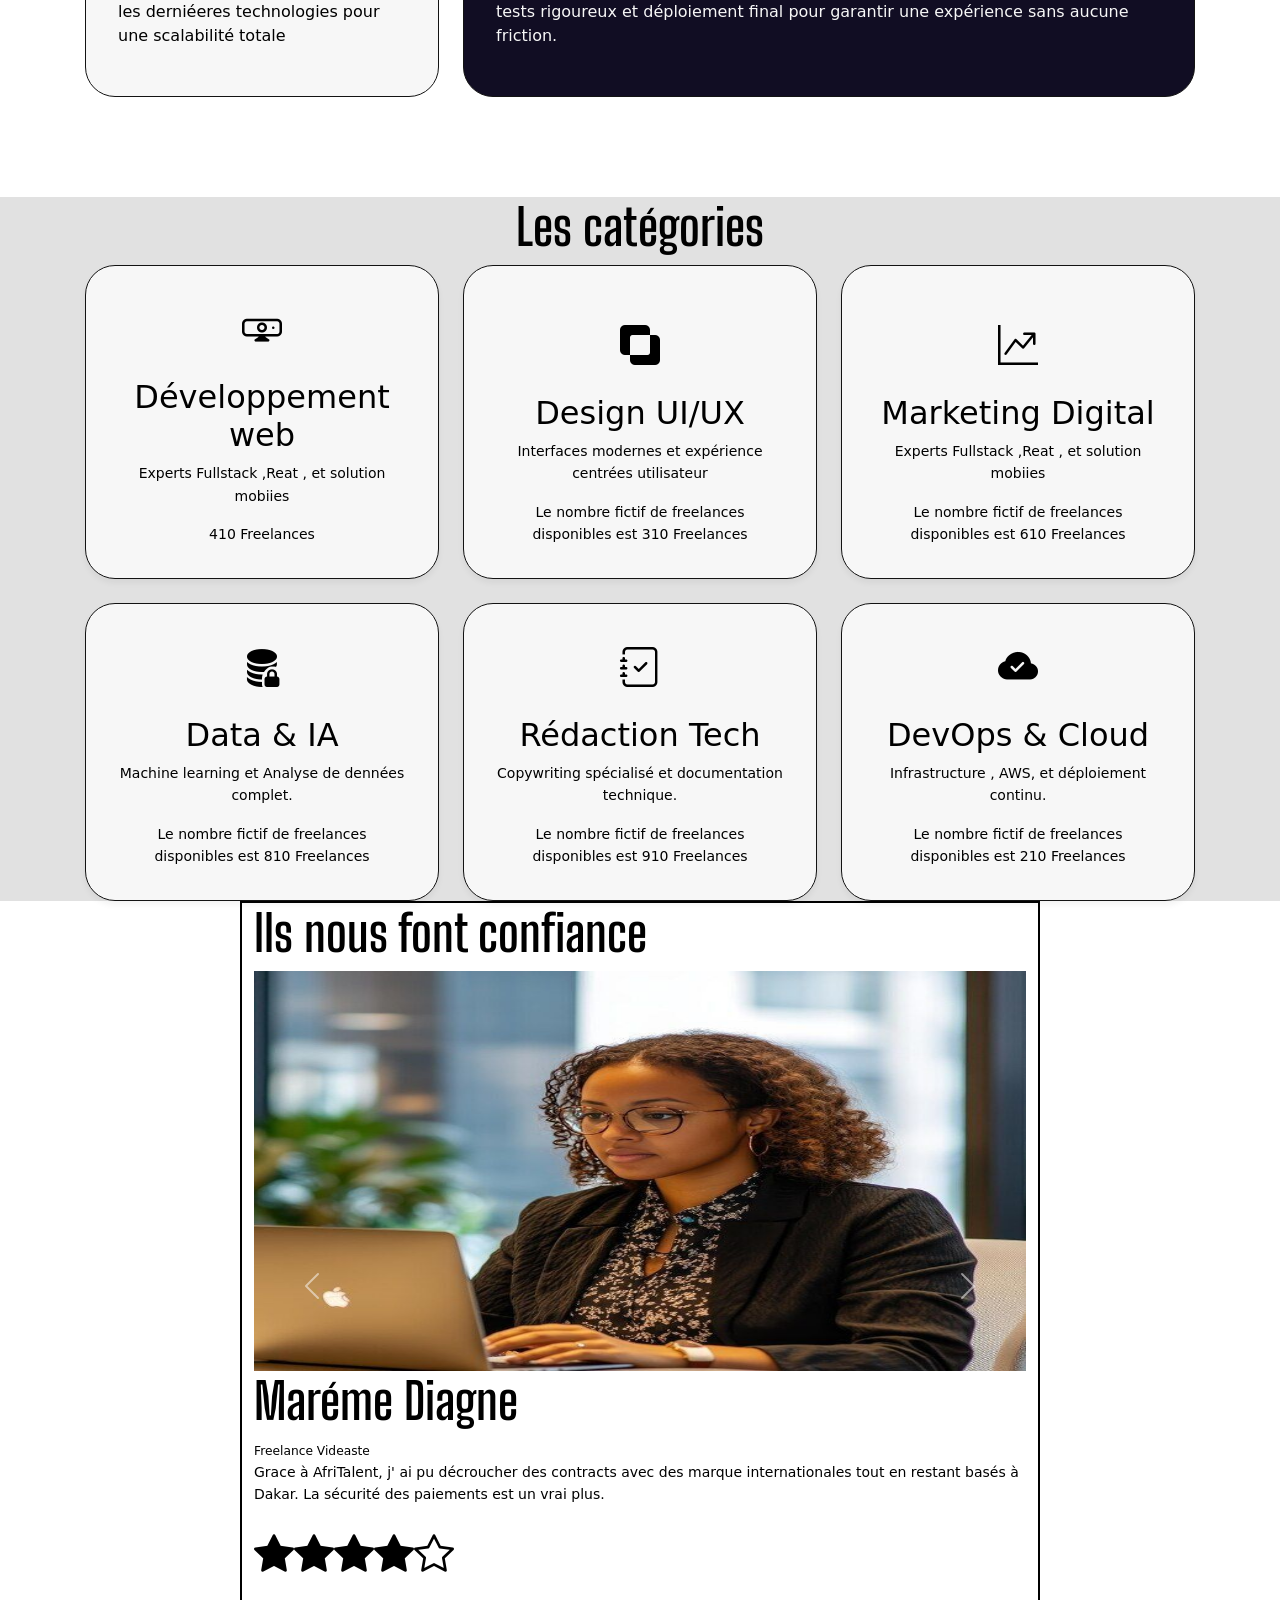
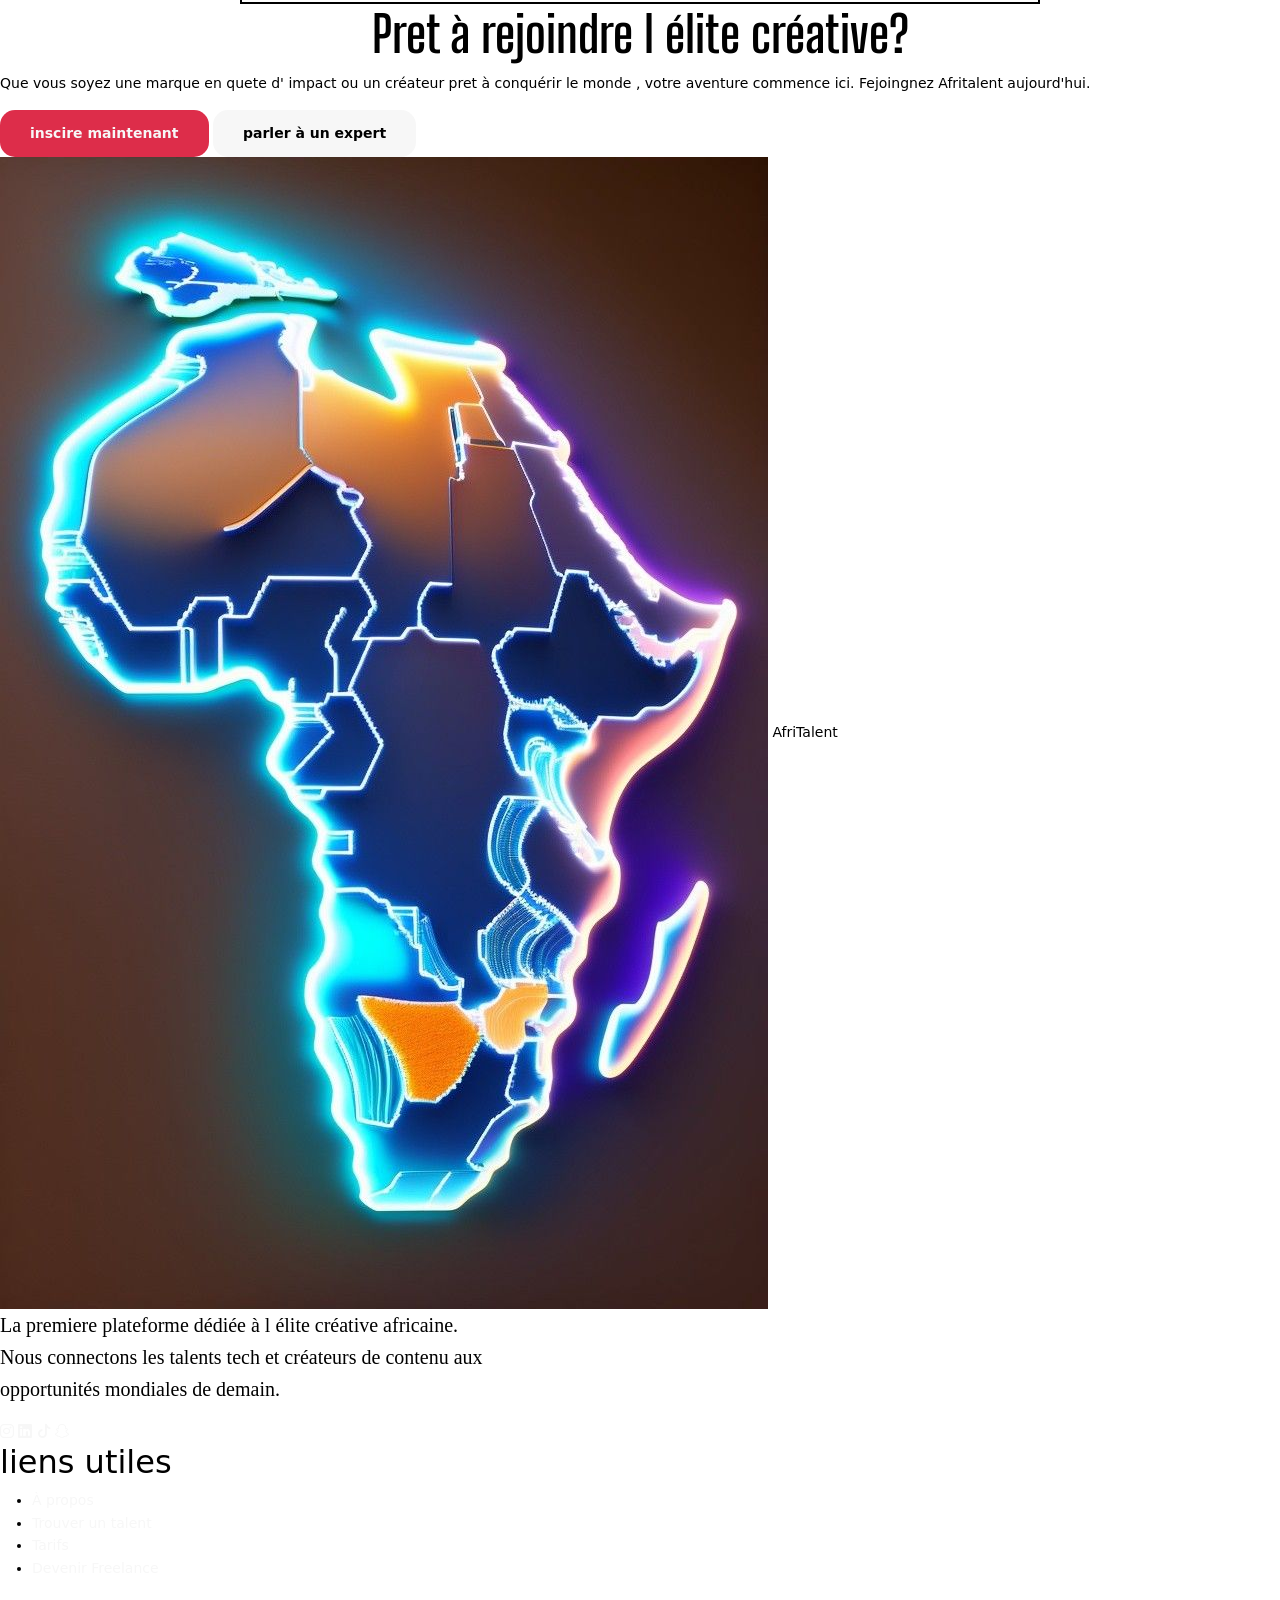
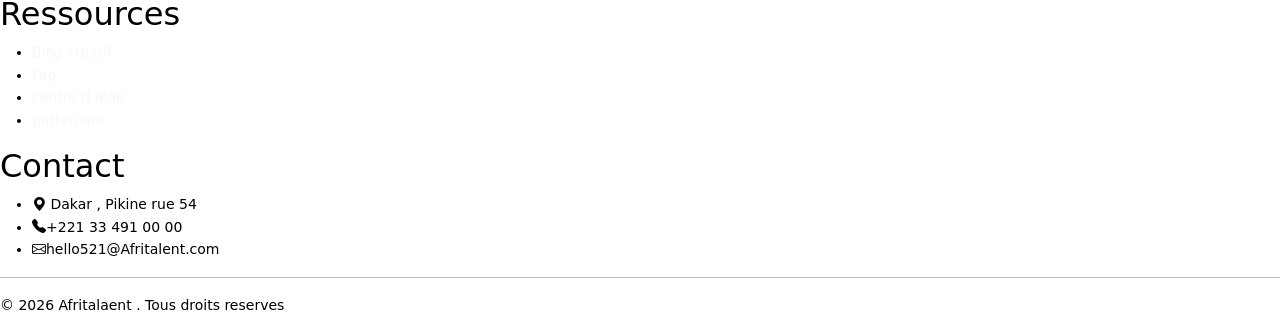
==== commit 06dea3e9: "CSS : Bento Grid, sections hero et catégories, effets hover" ====
--- a/index.html
+++ b/index.html
@@ -43,138 +43,117 @@
        </div>
      </div>
   </header>  
-   <section >
-      <div >
-         <div >
+    <section class="">
+      <div class="hero">
+         <div class="container">
           <!--colonne de text a gauche-->
-          <div >
-            <h1 >
-             <span >AfriTalent:</span> L élite du <span >freelance tech à portée de cli</span></h1>
-             <h2 >La plateforme de confiance qui connecte les marques
+          <div class="hero-texte-gauche">
+            <h1 class="hero-h1">
+             <span class="text">AfriTalent:</span> L élite du <span class="gradient-text">freelance tech à portée de cli</span></h1>
+             <h2 class="hero-h2">La plateforme de confiance qui connecte les marques
               visionnaires aux meilleurs cr"ateurs de contenu 
               d' Afrique pour transformer chaque idée en impact viral.</h2>
-          <div >
-          <button > Je suis Freelance </button>
-          <button  > Je cherche un Freelance</button>
-          </div>
-          <div > 
+          <div class="hero-btn-cta">
+          <a href="freelances.html" class="CTA-btn"> Je suis Freelance </a>
+          <a href="about.html" class="CTA-white" > Je cherche un Freelance</a>
+          </div>
+          <div class="illustration"> 
             <span>+2500</span>
             <span>+800</span>
             <span>+12000</span>
           </div>
-          
-          <div class="imge"><img src="image/arriére.png" alt=""></div>
+          </div>
         </div>
-        </div>
-    
-     
+          <div >
+            <img src="image/arriére.png" alt="" class="hero-img">
+          </div>
      </div>
 </section>
 
          <!--comment ca marche  -->
-<section >
-  <div >
+<section class="carte-section">
+  <div class="bento-grid">
       <!--1-->
-      <div >
-    <span >01</span>
-    <div 
-    >
+      <div class="bento-carte card-1 card-large">
+    <span class="number">01</span>
+    <div class="icon">
      <i class="bi bi-bar-chart"></i>
     </div>
-    <h3 
-    >Analyse Intiale</h3>
-    <p>Nous étudions vos besoins spécifiques pour définir une architecture
+    <h3 class="card">Analyse Intiale</h3>
+    <p class="card-p">Nous étudions vos besoins spécifiques pour définir une architecture
       technique sur mesure et performante </p>
   </div>
   <!--2-->
-  <div
-  >
-   <span
-   >02</span>
-    <div 
-    ><i class="bi bi-gear-wide-connected"></i>
+  <div class="bento-carte card-2 card-tall">
+   <span class="number">02</span>
+    <div class="icon"><i class="bi bi-gear-wide-connected"></i>
 </div>
-    <h3 
-    >conception UI</h3>
+    <h3 class="card">conception UI</h3>
     <p class="card-p"> Création  d interfance intuitives et modernes qui 
       captivent vos utilisanteurs dés le premier regard.
     </p>
     </div>
     <!--3-->
-     <div >
-   <span
-   >03</span>
-    <div 
-    >
+     <div class="bento-carte card-3 card-wide">
+   <span class="number">03</span>
+    <div class="icon">
       <i class="bi bi-shield-check"></i>
     </div>
-    <h3 
-    >Developpemment</h3>
-      <p
-      > codage propre et optimisé utlisant les derniéeres technologies
+    <h3 class="card">Developpemment</h3>
+      <p class="card-p"> codage propre et optimisé utlisant les derniéeres technologies
         pour une scalabilité totale
     </p>
     </div>
     <!--4-->
      <div class="bento-carte card-4 card-small">
-   <span
-   >04</span>
-    <div 
-    >
+   <span class="number">04</span>
+    <div class="icon">
       <i class="bi bi-rocket-takeoff"></i>
     </div>
-    <h3 
-    >lancement</h3>
-    <p
-    >tests rigoureux et déploiement final pour garantir une 
+    <h3 class="card">lancement</h3>
+    <p class="card-p">tests rigoureux et déploiement final pour garantir une 
       expérience sans aucune friction.
     </p>
     </div>
 </section>
 <!--catégorie de service -->
-<section>
-    <h2 
-    >Les catégories</h2>
-  <div >
-      <div >
-    <div 
-    ><i ></i></div>
+<section class="carte-section sec">
+    <h2 class="police-h2 h">Les catégories</h2>
+  <div class="bento-grid">
+      <div class="catégories ">
+    <div class="icon"><i class="bi bi-webcam"></i></div>
     <h2> Développement web </h2>
       <p>Experts Fullstack ,Reat , et solution mobiies</p>
       <div>
-        <span >410 Freelances</span>
-      </div>
-      </div>
-  <div >
-    <div 
-    ><i></i></div>
+        <span class="free">410 Freelances</span>
+      </div>
+      </div>
+  <div class=" catégories">
+    <div class="icon"><i class="bi bi-exclude"></i></div>
     <h2> Design UI/UX </h2>
       <p>Interfaces modernes et expérience centrées utilisateur</p>
       <div>
         <span>Le nombre fictif de freelances disponibles est 310 Freelances</span>
       </div>
   </div>
-  <div >
-    <div 
-    ><i ></i></div>
+  <div class="catégories">
+    <div class="icon"><i class="bi bi-graph-up-arrow"></i></div>
     <h2> Marketing Digital </h2>
       <p>Experts Fullstack ,Reat , et solution mobiies</p>
       <div>
         <span>Le nombre fictif de freelances disponibles est 610 Freelances</span>
       </div>
   </div>
-  <div >
-    <div 
-    ><i ></i></div>
+  <div class="catégories">
+    <div class="icon"><i class="bi bi-database-fill-lock"></i></div>
     <h2> Data & IA </h2>
       <p>Machine learning et Analyse de dennées complet.</p>
       <div>
         <span>Le nombre fictif de freelances disponibles est 810 Freelances</span>
       </div>
   </div>
-  <div>
-    <div 
-    ><i class="bi bi-journal-check"></i></div>
+  <div class="catégories">
+    <div class="icon"><i class="bi bi-journal-check"></i></div>
     <h2>  Rédaction Tech </h2>
       <p>Copywriting spécialisé et documentation technique.</p>
       <div>
@@ -182,9 +161,8 @@
           est 910 Freelances</span>
       </div>
   </div>
-  <div>
-    <div 
-    ><i ></i></div>
+  <div class="catégories">
+    <div class="icon"><i class="bi bi-cloud-check-fill"></i></div>
     <h2> DevOps & Cloud </h2>
       <p>Infrastructure , AWS, et déploiement continu.</p>
       <div>
@@ -195,57 +173,53 @@
       </div>
 </section>
 <!--témoignages-->
-<section
- >
-  <h2 >Ils nous font confiance</h2>
- <div >
-  <div >
-    <div >
+<section class="container espace"  >
+  <h2 class="police-h2">Ils nous font confiance</h2>
+ <div id="carouselExampleRide" class="carousel slide" data-bs-ride="true">
+  <div class="carousel-inner">
+    <div class="carousel-item active" wh>
       <img src="image/MAREME.jpg" class="d-block w-100">
-       <h6 >Maréme Diagne</h6>
-               <SMall>Freelance Videaste </SMall>
+       <h6 class="police-h2">Maréme Diagne</h6>
+               <SMall class="">Freelance Videaste </SMall>
                <p>
             Grace à AfriTalent, j' ai pu décroucher des contracts avec des marque internationales tout en restant basés à Dakar. La sécurité des paiements est un vrai plus.
           </p>
     
-     <div 
-     >
+     <div class="icon">
             <i class="bi bi-star-fill"></i><i class="bi bi-star-fill"></i><i class="bi bi-star-fill"></i><i class="bi bi-star-fill"></i><i class="bi bi-star"></i>
     </div>
 </div>
-    <div>
+    <div class="carousel-item">
       <img src="image/SALIOU.jpg" class="d-block w-100">
-      <h6 >Saliou Sarr</h6>
+      <h6 class="police-h2">Saliou Sarr</h6>
                <SMall class="">Directeur Agance Tech </SMall>
                 <p>
            La qualité des profils sur AfriTalent est exceptionelle. Nous avons trouvé notre lead DESIGNER en moins de 48h. Un gain de temps incroyable.
           </p>
-        <div 
-        >
+        <div class="icon">
             <i class="bi bi-star-fill"></i><i class="bi bi-star-fill"></i><i class="bi bi-star-fill"></i><i class="bi bi-star-fill"></i><i class="bi bi-star"></i>
     </div>
     </div>
     <div class="carousel-item">
       <img src="image/image-jo.jpeg" class="d-block w-100" >
-      <h6  >Joseph</h6>
+      <h6 class="police-h2" >Joseph</h6>
                <SMall class="">UI/UX DESIGNER </SMall>
              <p>
            Une plateforme intuitive qui valorise en fin l' expertise africaine.Je recommande à tous les créateurs qui veulent passer au niveau supérieur.
           </p>
-        <div 
-        >
+        <div class="icon">
             <i class="bi bi-star-fill"></i><i class="bi bi-star-fill"></i><i class="bi bi-star-fill"></i><i class="bi bi-star-fill"></i><i class="bi bi-star"></i>
     </div>
     </div>
     
   </div>
-  <button>
-    <span ></span>
-    <span >Previous</span>
+  <button class="carousel-control-prev" type="button" data-bs-target="#carouselExampleRide" data-bs-slide="prev">
+    <span class="carousel-control-prev-icon" aria-hidden="true"></span>
+    <span class="visually-hidden">Previous</span>
   </button>
-  <button >
-    <span></span>
-    <span >Next</span>
+  <button class="carousel-control-next" type="button" data-bs-target="#carouselExampleRide" data-bs-slide="next">
+    <span class="carousel-control-next-icon" aria-hidden="true"></span>
+    <span class="visually-hidden">Next</span>
   </button>
 </div>
 </section>
--- a/css/style.css
+++ b/css/style.css
@@ -18,21 +18,312 @@
     --cta-border:2px solid #fff;
     --cta-border-raduis:8px;
     --color:#f7f7f7;
-    --moz-background:#f5e0ef ;
+    --moz-background:#e1e1e1 ;
     --gap:1.5rem ;
-    --border:1px solid #e2e8f0s ;
+    --border:1px solid #131313 ;
     --padding:2rem ;
     --magin-bottom: 1rem ;
     --op:1 ;
     --font:14px;
+    --space:2rem;
+    --space1:3rem;
+   --font-size:72px
 }
 *{
     margin: 0;
     padding: 0;
     text-decoration: none;
+    
 }
 body{
     color: var(--couleur-cat);
     line-height: 1.6;
     font-size: var(--font);
-}+}
+.hero{
+    min-height: 100vh;
+  padding-top: calc(var(--font-size) + var(--space));
+  padding-bottom: var(--space1);
+  background: var(--moz-background);
+  display: flex;
+  align-items: center;
+  position: relative;
+  overflow: hidden;
+
+    }
+    a{
+        text-decoration: none;
+        color: var(--color);
+    }
+
+    .text{
+    color:var(--couleur-cat-back);
+    font-size: 7rem;
+}
+.gradient-text{
+    display: block;
+   font-family: "Big Shoulders", sans-serif;
+  font-weight: 400;
+  font-style: normal;
+  font-size: 4rem;
+
+}
+.hero-h2{
+    font-family: var(--font-family-h2);
+    font-size: var(--font-size-h2);
+    max-width: 500px;
+    opacity:var(--op);
+}
+/* boutons peronnalisés*/
+.CTA-btn{
+    color: var(--color);
+    background-color: var(--couleur-cat-back);
+    padding: var(--cta-padding-start);
+    border-radius: 15px;
+    font-weight:600 ;
+    transition: .3s;
+}
+.hero-btn-cta{
+    margin-top: var(--font-size);
+}
+.CTA-btn:hover{
+   transform: translateY(-10px) scale(1.02);
+     box-shadow: 0 15px 30px rgba(117, 90, 90, 0.5);
+    background-color:#f4eeee ;
+    color: var(--couleur-cat);
+}
+.CTA-white{
+    background-color: var(--color);
+    color:var(--couleur-cat);
+    padding: var(--cta-padding-start);
+    border-radius: 15px;
+    font-weight:600 ;
+    transition: .3s;
+    backdrop-filter: blur(5px);/*effet verre 2026*/
+}
+.CTA-white:hover{
+    background-color:var(--couleur) ;
+    color: var(--color);
+}
+.illustration{
+    margin-top: var(--font-size);
+    display: flex;
+    font-size: 50px;
+    gap: 10%;
+}
+
+.hero-img {
+  width: 700px;
+}
+
+
+
+/* grid 2026*/
+.carte-section{
+    margin-top: 100px;
+    
+}
+.bento-grid{
+    display: grid;
+    gap:var(--gap);
+    grid-template-columns: repeat(3 ,1fr); 
+    grid-auto-rows: minmax(160px , auto);
+    max-width: 1110px;
+    margin: 0 auto;
+    border-radius: var(--border);
+    }
+    .bento-carte{
+        background:var(--color);
+        border: var(--border);
+        border-radius: 30px;
+        padding: var(--padding) ;
+        position: relative;
+        transition: all .3s cubic-bezier(.4 , 0, .2 , 1);
+        display: flex;
+        flex-direction: column;
+        justify-content: flex-end;
+    }
+    .bento-carte:hover {
+        transform: translate Y(-5px);
+       box-shadow: 0 15px 30px rgba(0,0,0,0.5);
+
+    }
+    /* logique asymétrique */
+    .card-large{
+        grid-column:span 2;
+        grid-row: span 1;
+        color: var(--couleur-cat);
+
+    }
+    .card-tall{
+        grid-column: span 1;
+        grid-row: span 1;
+        color: var(--couleur-cat);
+    }
+    .card-wide{
+        grid-column: span 1;
+        grid-row: span 1;
+        color: var(--couleur-cat);
+    }
+    .card-small {
+         grid-column:span 2;
+        background: var(--couleur);
+        color: var(--color);
+        
+    }
+    .number{
+        position: absolute;
+        top: var(--gap);
+        right: var(--gap);
+        font-size: .8rem ;
+        font-weight: 800;
+        opacity: var(--op);
+    }
+    .icon{
+        font-size: 2.5rem;
+        margin-bottom: var(--magin-bottom);
+    }
+    .card {
+        font-size: var(--gap);
+        margin-bottom: var(--magin-bottom);
+
+    }
+    .card-p{
+        font-size: var(--magin-bottom);
+        line-height: 1.5;
+        opacity: var(--op);
+    }
+   
+
+.police-h2 {
+  font-family: "Big Shoulders", sans-serif;
+  font-optical-sizing: auto;
+  font-style: normal;
+ font-size:50px;
+}
+.card-visage{
+     display: grid;
+    gap:var(--gap);
+    grid-template-columns: repeat(2, 1fr); /*3 colonnes de base*/
+    grid-auto-rows: minmax(160px , auto);
+    max-width: 1110px;
+    margin: 0 auto;
+}
+.sec{
+    background: var(--moz-background);
+}
+.catégories{
+    color: var(--couleur-cat);
+    background: var(--color);
+        border: var(--border);
+        border-radius: 30px;
+        padding: var(--padding) ;
+        position: relative;
+        transition: all .3s ease-in-out;
+        display: flex;
+        flex-direction: column;
+        justify-content: flex-end;
+        text-align: center;
+        box-shadow: 0 4px 6px rgba(0,0,0,0.05);
+}
+.h{
+    display: flex;
+    align-items: center;
+    justify-content: center;
+}
+.catégories:hover{
+     transform: translateY(-10px) scale(1.02);
+     box-shadow: 0 15px 30px rgba(0,0,0,0.5);
+     border-color: var(--couleur-cat);
+     background-color: var(--couleur-cat-back);
+}
+.espace img{
+    max-height: 400px;
+    max-width: 800px;
+}
+.espace{
+     border:2px solid #000000;
+     max-height: 800px;
+    max-width: 800px;
+}
+.text-or{
+    color:var(--couleur-cat-back);
+    font-size: 7rem;
+}
+
+    .po{
+        display: grid;
+        grid-template-columns: 1fr ;
+        gap: 30px;
+        justify-content: center;
+
+    }
+
+   
+
+
+.his{
+    display: grid;
+    align-items:flex-start;
+    grid-template-columns:  40rem 40rem;
+}
+.img{
+    width: 30rem;;
+}
+.his1{
+    background: #000000;
+    font-size: var(--gap);
+}
+.historique{
+       display: grid;
+        grid-template-columns: 1fr ;
+        gap: 30px;
+        justify-content: center;
+    border-radius: 1px solid var(--couleur-cat);
+}
+.rew-3{
+      display: grid;
+    gap:var(--gap);
+    grid-template-columns: repeat(3, 1fr); /*3 colonnes de base*/
+    grid-auto-rows: minmax(160px , auto);
+    max-width: 1110px;
+    margin: 0 auto;
+}
+
+    
+.rem{
+    text-align: center;
+}
+.form{
+    display: flex;
+    margin-top: 5%;
+    justify-content: center;
+    
+
+}
+.CTA-btn1{
+    display: flex;
+    justify-content: center;
+    align-items: center;
+     background-color: var(--couleur-cat-back);
+    padding: var(--cta-padding-start);
+    border-radius: 15px;
+    font-weight:600 ;
+    transition: .3s;
+}
+.page-hero {
+  padding-top: calc(var(--space1) + var(--space));
+  padding-bottom: var(--space1);
+  background: var(--couleur);
+  color: #fff;
+  text-align: center;
+}
+.page-hero h1{
+    font-size: var(--font-size-h1);
+}
+.page-hero-p{
+    background-color: var(--couleur2);
+    border-radius: var(--cta-border-raduis);
+    padding: var(--font);
+}
+
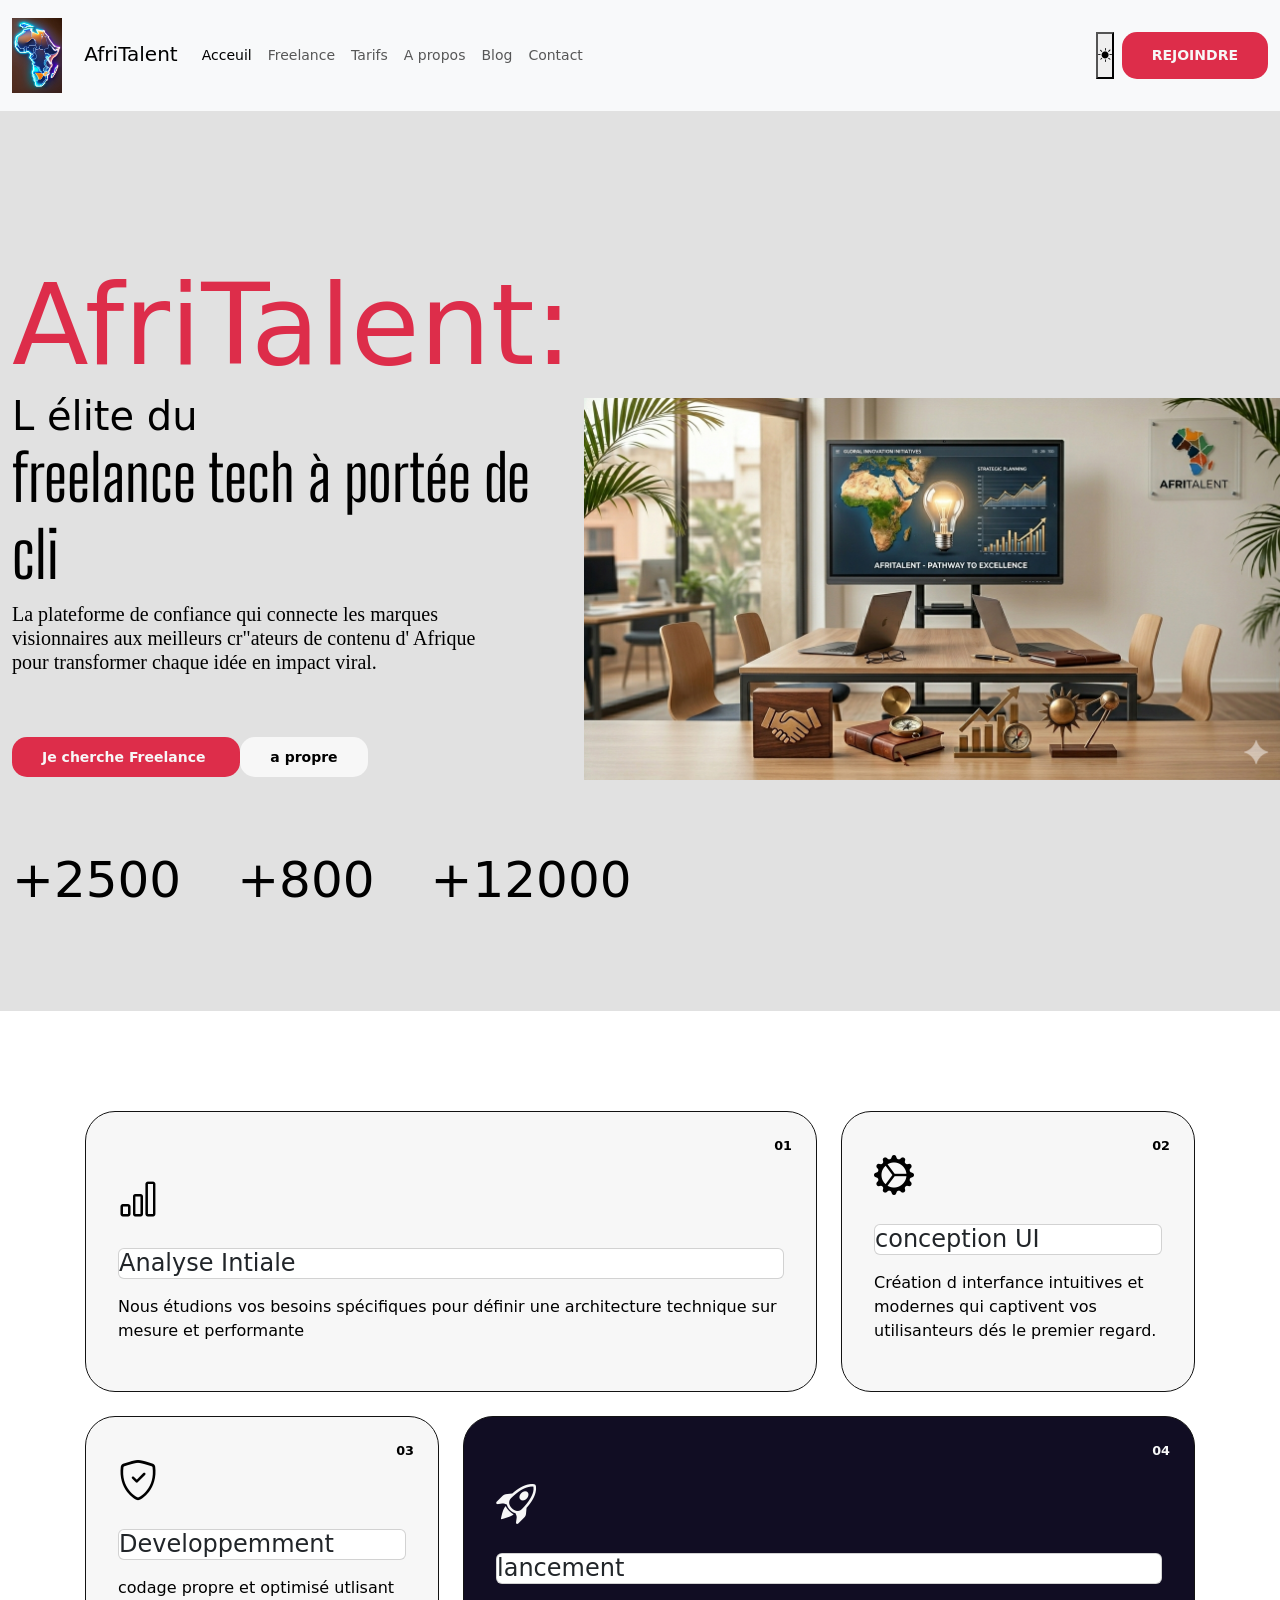
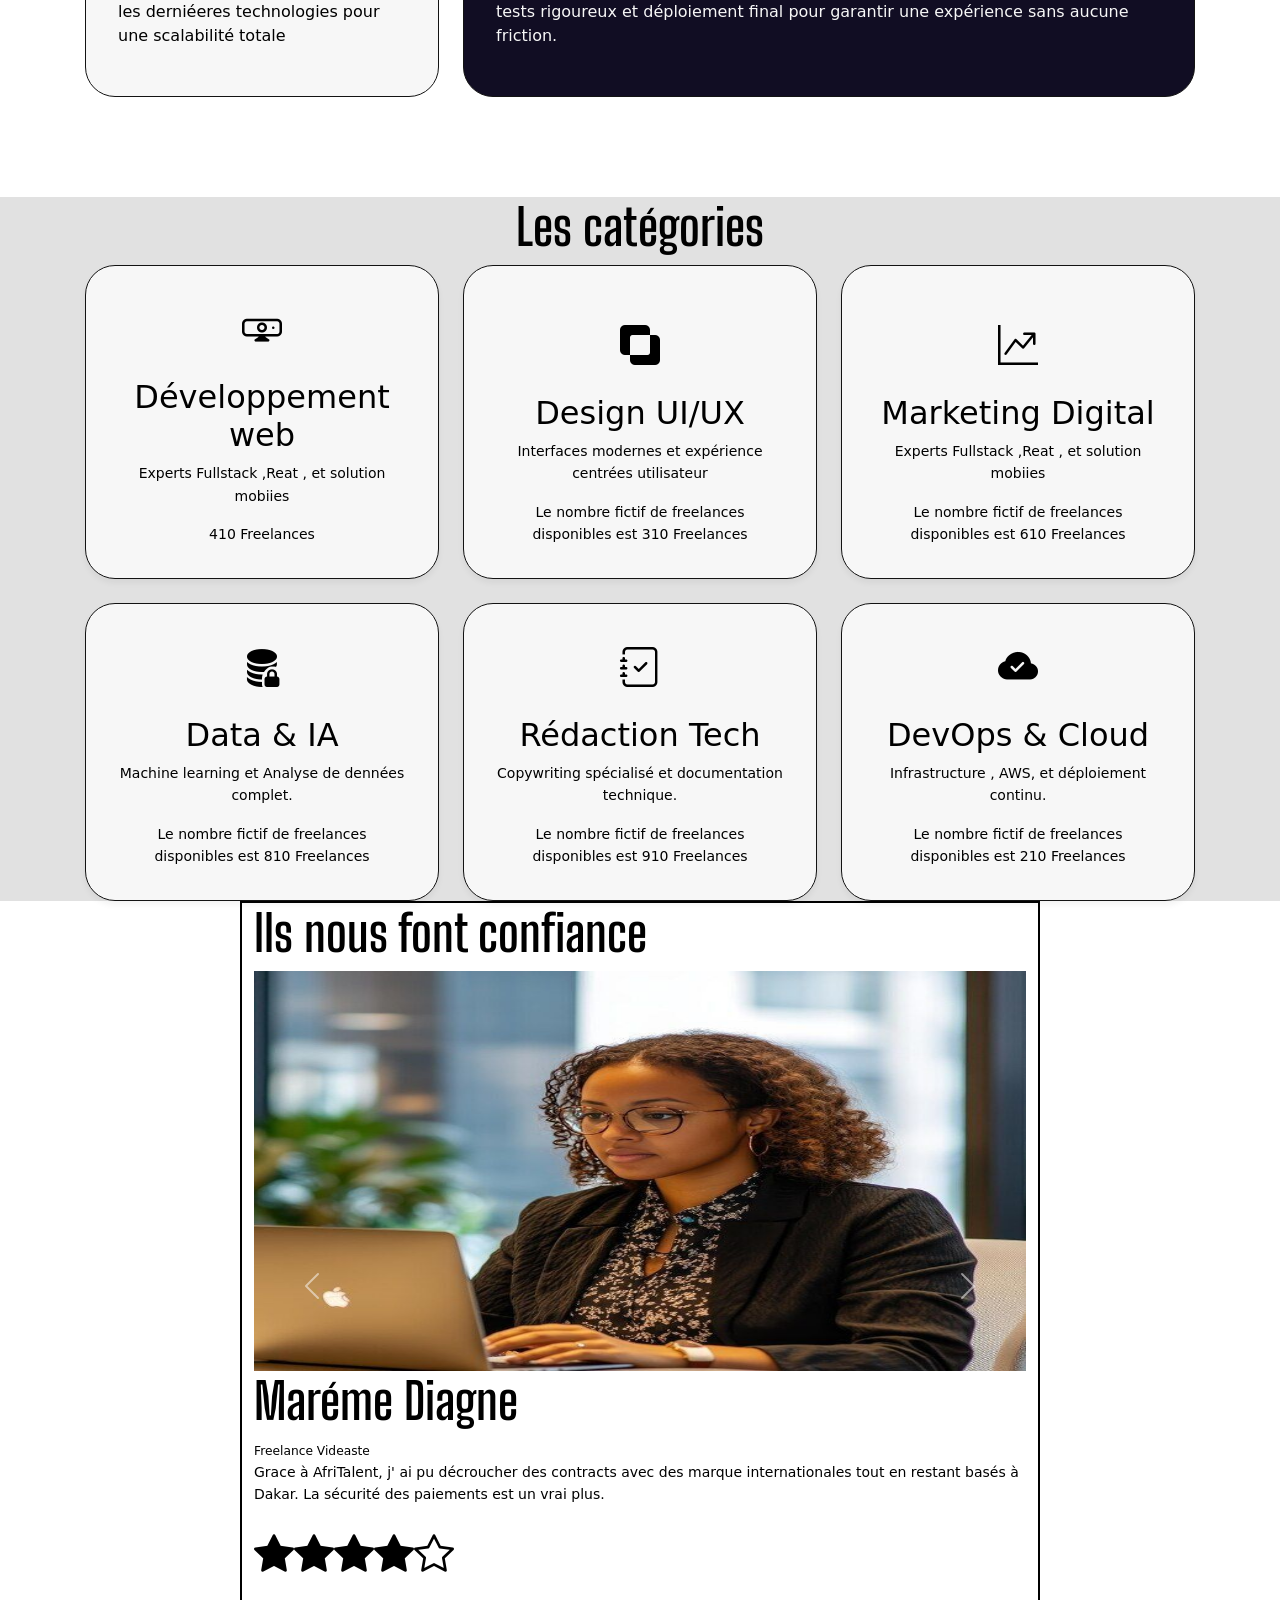
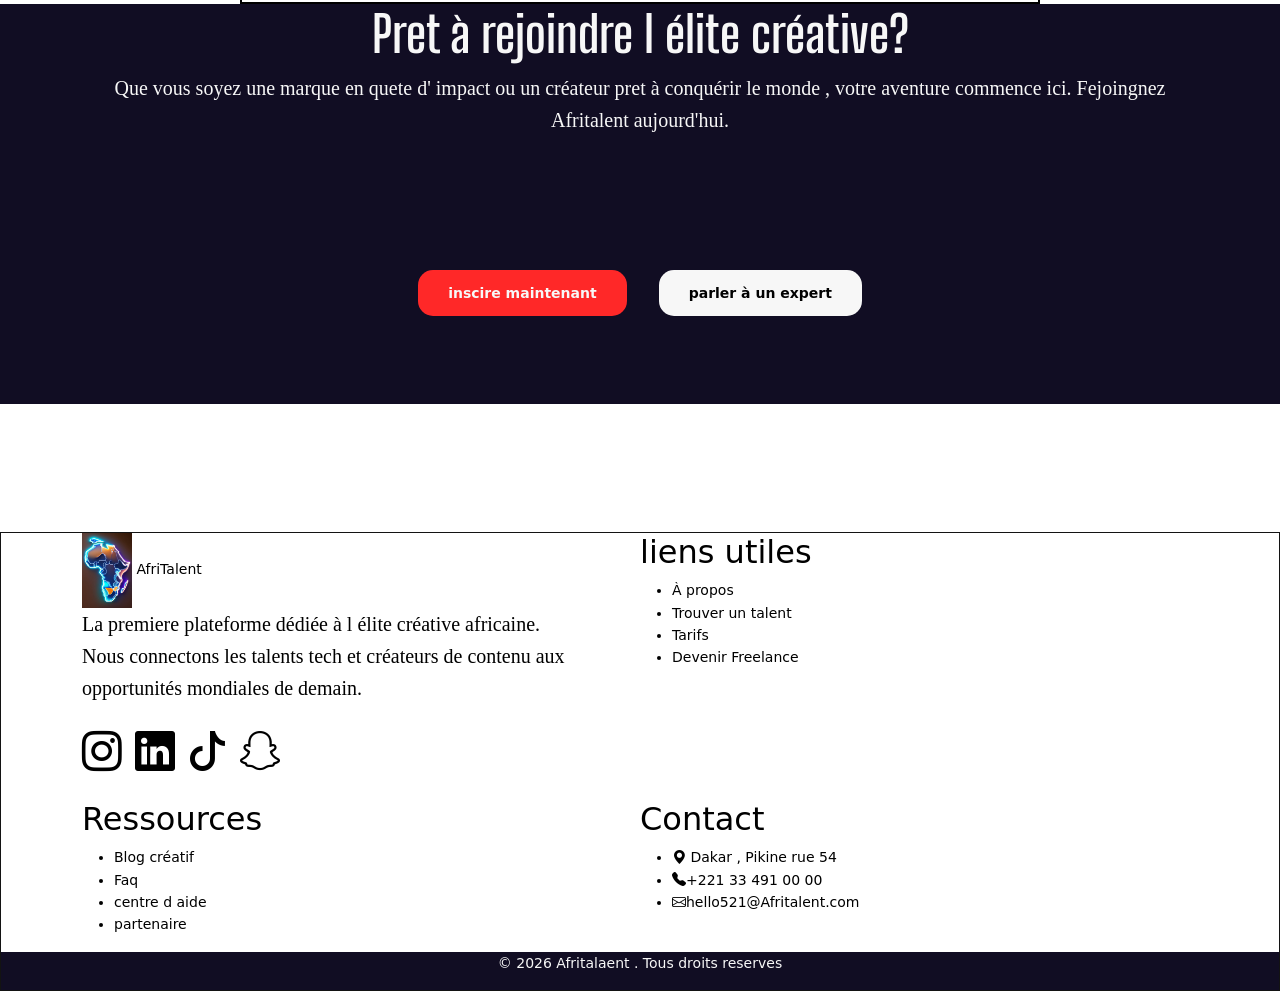
==== commit fa4f6a8e: ": CSS : responsive design mobile et tablette, media queries" ====
--- a/index.html
+++ b/index.html
@@ -39,7 +39,7 @@
   </div>
       <div class="d-grid gap-2 d-md-flex justify-content-md-end">
          <button ><i class="bi bi-brightness-high-fill"></i></button>
-      <button class="CTA-btn" type="button">REJOINDRE</button>
+      <a href="contact.html" class="CTA-btn" type="button">REJOINDRE</a>
        </div>
      </div>
   </header>  
@@ -54,8 +54,8 @@
               visionnaires aux meilleurs cr"ateurs de contenu 
               d' Afrique pour transformer chaque idée en impact viral.</h2>
           <div class="hero-btn-cta">
-          <a href="freelances.html" class="CTA-btn"> Je suis Freelance </a>
-          <a href="about.html" class="CTA-white" > Je cherche un Freelance</a>
+          <a href="freelances.html" class="CTA-btn"> Je cherche Freelance </a>
+          <a href="about.html" class="CTA-white" > a propre</a>
           </div>
           <div class="illustration"> 
             <span>+2500</span>
@@ -72,6 +72,7 @@
 
          <!--comment ca marche  -->
 <section class="carte-section">
+  <div class="container">
   <div class="bento-grid">
       <!--1-->
       <div class="bento-carte card-1 card-large">
@@ -114,6 +115,7 @@
     <p class="card-p">tests rigoureux et déploiement final pour garantir une 
       expérience sans aucune friction.
     </p>
+    </div>
     </div>
 </section>
 <!--catégorie de service -->
@@ -223,10 +225,10 @@
   </button>
 </div>
 </section>
-  <!--action-->
-  <section >
+   <!--action-->
+  <section class="action">
           <!--overlay pour la lisibilité-->
-        <div >
+        <div class="container">
           <div class="overlay ">
             <h2 class="police-h2 h">Pret à rejoindre l élite créative?</h2>
             <p class="overlay1">Que vous soyez une marque en quete d' impact ou un créateur pret à conquérir le monde , votre aventure commence ici.
@@ -239,16 +241,15 @@
           </div>
         </div>
   </section>
-    <footer>
-      <div >
+   <footer class=" footer">
+      <div class=" container">
         <div class=" footer1">
           <!--clonne 1: AfriTalent -->
           <div class="col-12 ">
-            <a class="navbar-brand" href="#"> <img src="image/logo1.jpg" > AfriTalent</a>
+            <a class="navbar-brand" href="#"> <img src="image/logo1.jpg" class="navbar-brand" alt="logo1" width="50px"> AfriTalent</a>
             <p class="hero-h2">La premiere plateforme dédiée à l élite créative africaine.  Nous connectons les talents tech et créateurs de contenu aux opportunités mondiales de demain.
             </p>
-            <div 
-            >
+            <div class="icon">
               <a href="">  <i class="bi bi-instagram"></i>    </a>
               <a href=""><i class="bi bi-linkedin"></i></a>
               <a href=""> <i class="bi bi-tiktok"></i></a>
@@ -279,8 +280,8 @@
               </ul>
             </div>
             <!--colonne : Contact -->
-            <div >
-              <h2 >Contact
+            <div class="col-12">
+              <h2 class="CT-h2" >Contact
 
               </h2>
                 <ul>
@@ -303,6 +304,7 @@
            <p>&copy; 2026 Afritalaent . Tous droits reserves</p>
           </div>
     </footer>
+
     <script src="bootstrap5/bootstrap-5.3.8-dist/bootstrap-5/js/bootstrap.bundle.js"></script>
      <script src="js/main.js"></script>
 </body>
--- a/css/style.css
+++ b/css/style.css
@@ -53,7 +53,7 @@
     }
     a{
         text-decoration: none;
-        color: var(--color);
+        color: var(--couleur-cat);
     }
 
     .text{
@@ -102,8 +102,9 @@
     backdrop-filter: blur(5px);/*effet verre 2026*/
 }
 .CTA-white:hover{
-    background-color:var(--couleur) ;
-    color: var(--color);
+     transform: translateY(-10px) scale(1.02);
+     box-shadow: 0 15px 30px rgba(0,0,0,0.5);
+     border-color: var(--couleur-cat);
 }
 .illustration{
     margin-top: var(--font-size);
@@ -126,7 +127,7 @@
 .bento-grid{
     display: grid;
     gap:var(--gap);
-    grid-template-columns: repeat(3 ,1fr); 
+    grid-template-columns: 1fr; 
     grid-auto-rows: minmax(160px , auto);
     max-width: 1110px;
     margin: 0 auto;
@@ -204,7 +205,7 @@
 .card-visage{
      display: grid;
     gap:var(--gap);
-    grid-template-columns: repeat(2, 1fr); /*3 colonnes de base*/
+    grid-template-columns: repeat(2, 1fr); /*2 colonnes de base*/
     grid-auto-rows: minmax(160px , auto);
     max-width: 1110px;
     margin: 0 auto;
@@ -226,6 +227,21 @@
         text-align: center;
         box-shadow: 0 4px 6px rgba(0,0,0,0.05);
 }
+.page-hero {
+  padding-top: calc(var(--space1) + var(--space));
+  padding-bottom: var(--space1);
+  background: var(--couleur);
+  color: #fff;
+  text-align: center;
+}
+.page-hero h1{
+    font-size: var(--font-size-h1);
+}
+.page-hero-p{
+    background-color: var(--couleur2);
+    border-radius: var(--cta-border-raduis);
+    padding: var(--font);
+}
 .h{
     display: flex;
     align-items: center;
@@ -258,14 +274,39 @@
         justify-content: center;
 
     }
-
+ @media screen and (min-width:768px) and (max-width:1200px)  {
+    .po{
+       
+        grid-template-columns: repeat(2 ,1fr);
+    }
+    .bento-grid{
+         grid-template-columns: repeat(2 ,1fr);
+    }
+    .section-form{
+        grid-template-columns: repeat(2,1fr);
+    }
+}
+@media screen and (min-width:1200px)  {
+    .po{
+        
+        grid-template-columns: repeat(3 ,1fr);
+    
+    }
+     .bento-grid{
+         grid-template-columns: repeat(3 ,1fr);
+    }
+    .section-form{
+        grid-template-columns: repeat(2,1fr);
+    }
+   
+}
    
 
 
 .his{
     display: grid;
     align-items:flex-start;
-    grid-template-columns:  40rem 40rem;
+     grid-template-columns: 1fr ;
 }
 .img{
     width: 30rem;;
@@ -276,10 +317,22 @@
 }
 .historique{
        display: grid;
-        grid-template-columns: 1fr ;
         gap: 30px;
         justify-content: center;
-    border-radius: 1px solid var(--couleur-cat);
+        border-radius: 1px solid var(--couleur-cat);
+        margin-left: 100px;
+}
+ @media screen and (min-width:768px) and (max-width:1200px)  {
+   .his{grid-template-columns: repeat(2,1fr);
+
+   }
+}
+@media screen and (min-width:1200px)  {
+    
+  .his{
+    grid-template-columns: repeat(2,1fr);
+  }
+   
 }
 .rew-3{
       display: grid;
@@ -289,18 +342,42 @@
     max-width: 1110px;
     margin: 0 auto;
 }
-
-    
+.section-form{
+     display: grid;
+    gap:200px;
+    grid-template-columns: 1fr ; 
+    grid-auto-rows: minmax(160px , auto);
+    max-width: 1110px;
+    margin: 0 auto;
+    border-radius: var(--border);
+}
+ @media screen and (min-width:768px) and (max-width:1200px)  {
+    .section-form{
+        grid-template-columns: repeat(2,1fr);
+    }
+}
+@media screen and (min-width:1200px)  {
+    
+    .section-form{
+        grid-template-columns: repeat(2,1fr);
+    }
+   
+}
 .rem{
-    text-align: center;
-}
+    border: var(--border);
+    border-radius: var(--gap);
+    padding: 100px;
+    background: var(--moz-background);
+}
+
 .form{
     display: flex;
     margin-top: 5%;
-    justify-content: center;
-    
-
-}
+    
+
+}
+
+
 .CTA-btn1{
     display: flex;
     justify-content: center;
@@ -311,19 +388,119 @@
     font-weight:600 ;
     transition: .3s;
 }
-.page-hero {
-  padding-top: calc(var(--space1) + var(--space));
-  padding-bottom: var(--space1);
-  background: var(--couleur);
-  color: #fff;
-  text-align: center;
-}
-.page-hero h1{
-    font-size: var(--font-size-h1);
-}
-.page-hero-p{
+
+.action{
+    background-color: var(--couleur);
+    color:var(--color);
+   height: 400px;
+   z-index: 1;
+}
+
+.cta{
+    margin-top: 12%;
+    display: flex;
+    text-align: center;
+    justify-content: center;
+    gap: var(--padding);
+}
+.overlay1{
+    text-align: center;
+     font-family: var(--font-family-h2);
+    font-size: var(--font-size-h2);
+    opacity:var(--op);
+   
+}
+.btn1{
     background-color: var(--couleur2);
-    border-radius: var(--cta-border-raduis);
+}
+.btn1:hover {
+     transform: translateY(-10px) scale(1.02);
+     box-shadow: 0 15px 30px var(--couleur-cat-back);
+     border-color: var(--couleur-cat);
+}
+
+.footer{
+    margin-top: 10%;
+    border: var(--border);
+    
+}
+.footer1{
+    display: grid;
+grid-template-columns: repeat(2, 1fr);
+}
+.centre {
+    color: var(--color);
+    display: flex;
+    text-align: center;
+    justify-content: center;
+    background-color: var(--couleur);
+}
+.li{
+    display: flex;
+    align-items: center;
+    justify-content: center;
+   
+}
+
+.search-bar{
+    background: var(--moz-background);
+    border-radius: var(--gap);
+    border: var(--border);
     padding: var(--font);
-}
-
+    display: flex;
+    align-items: center;
+    gap: var(--gap);
+    box-shadow:0 2px 8 rgba(0,0,0, .4);
+    max-width: 700px;
+    margin: 0 auto var(--space1);
+    margin-top: var(--padding);
+}
+.search-input{
+    flex: 1;
+    border: none;
+    outline: none;
+    background: transparent;
+    font-family: var(--font-family-h2);
+    font-size: var(--gap);
+    color: var(--couleur-cat);
+    padding: 8px 12px;
+
+}
+.search-input::placeholder {
+    color: var(--couleur3);
+}
+.search-btn{
+    display: flex;
+    flex-wrap: wrap;
+    gap: var(--gap);
+    margin-bottom: var(--space1);
+    justify-content: center;
+}
+.bt{
+    padding: 8px 20px;
+    border: var(--border);
+    background: transparent;
+    border-radius: var(--gap);
+    color: var(--couleur3);
+    font-size: var(--font);
+    font-weight: 500;
+    cursor: pointer;
+    transition:.3s cubic-bezier(.4,0,.2,1);
+}
+.bt:hover {
+    border-color: var(--couleur3);
+    background: var(--couleur-cat-back);
+    color: var(--color);
+}
+
+
+
+
+
+
+
+
+
+
+
+
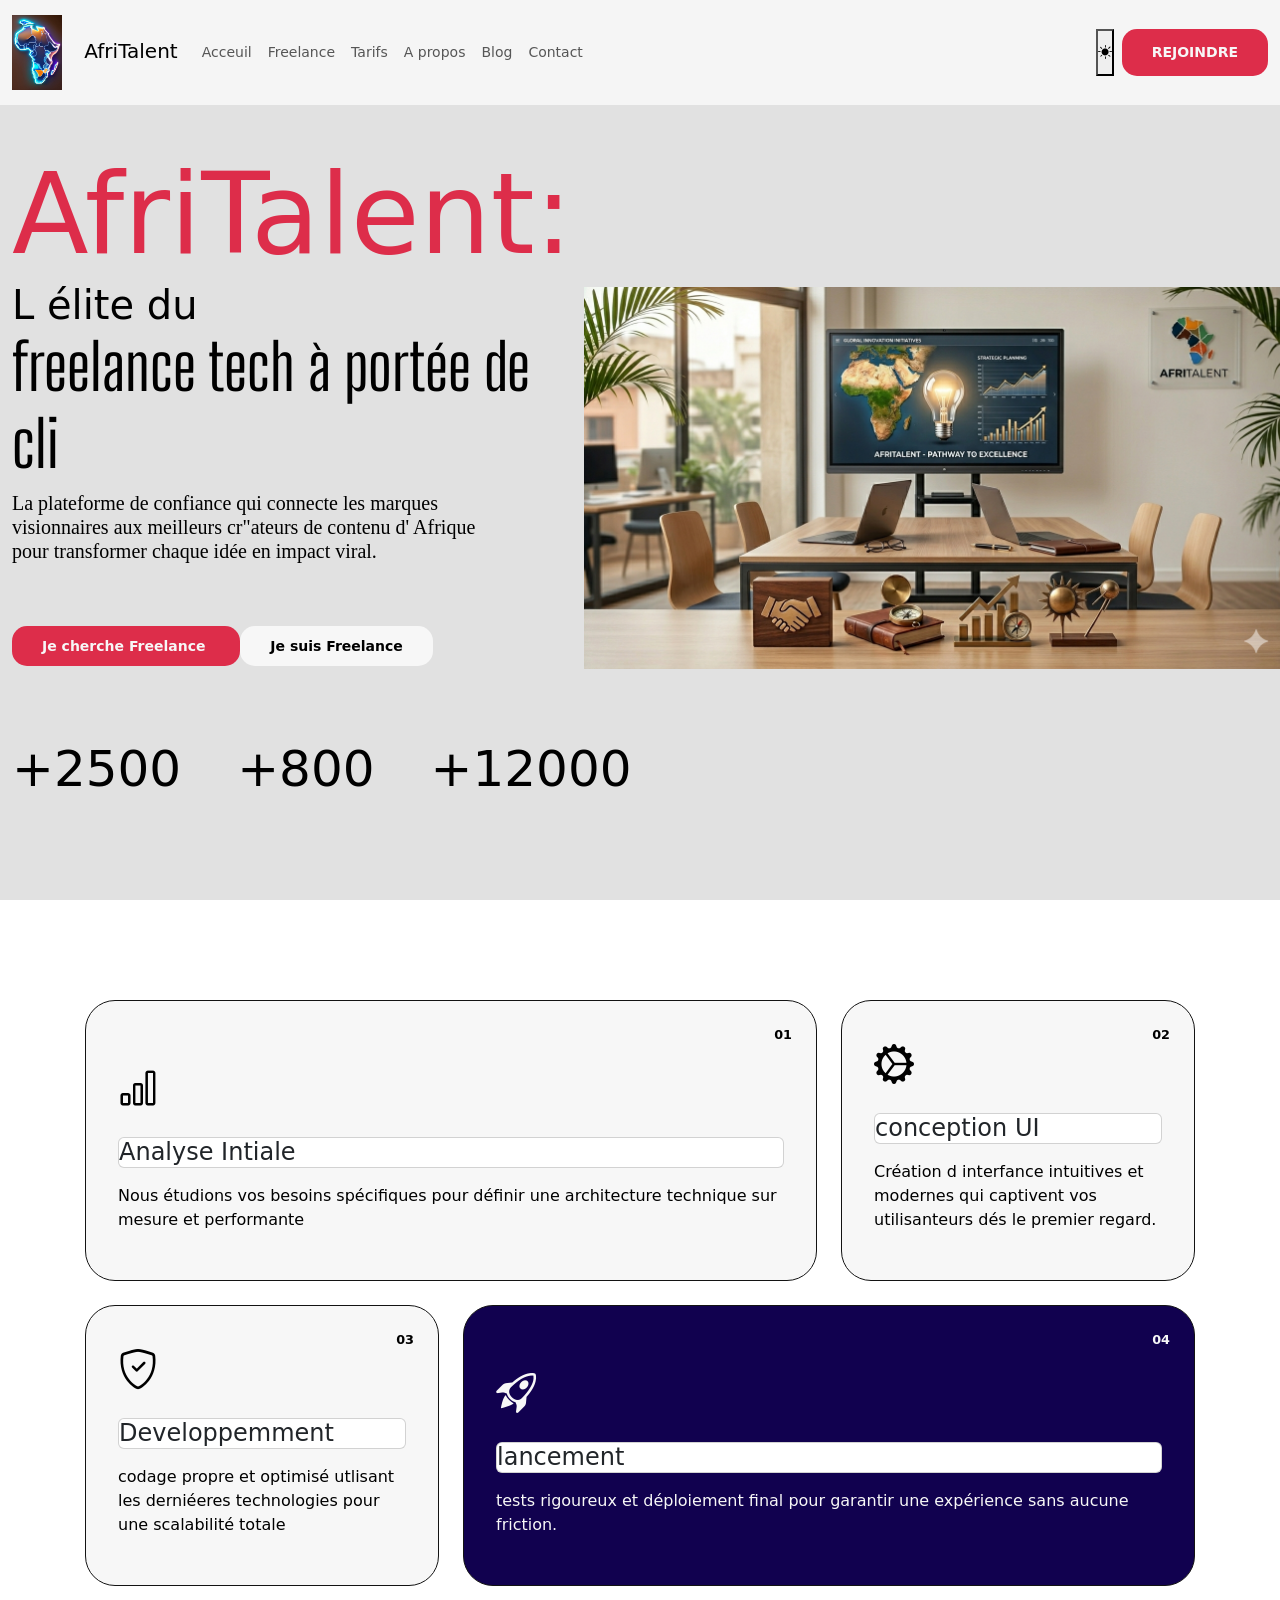
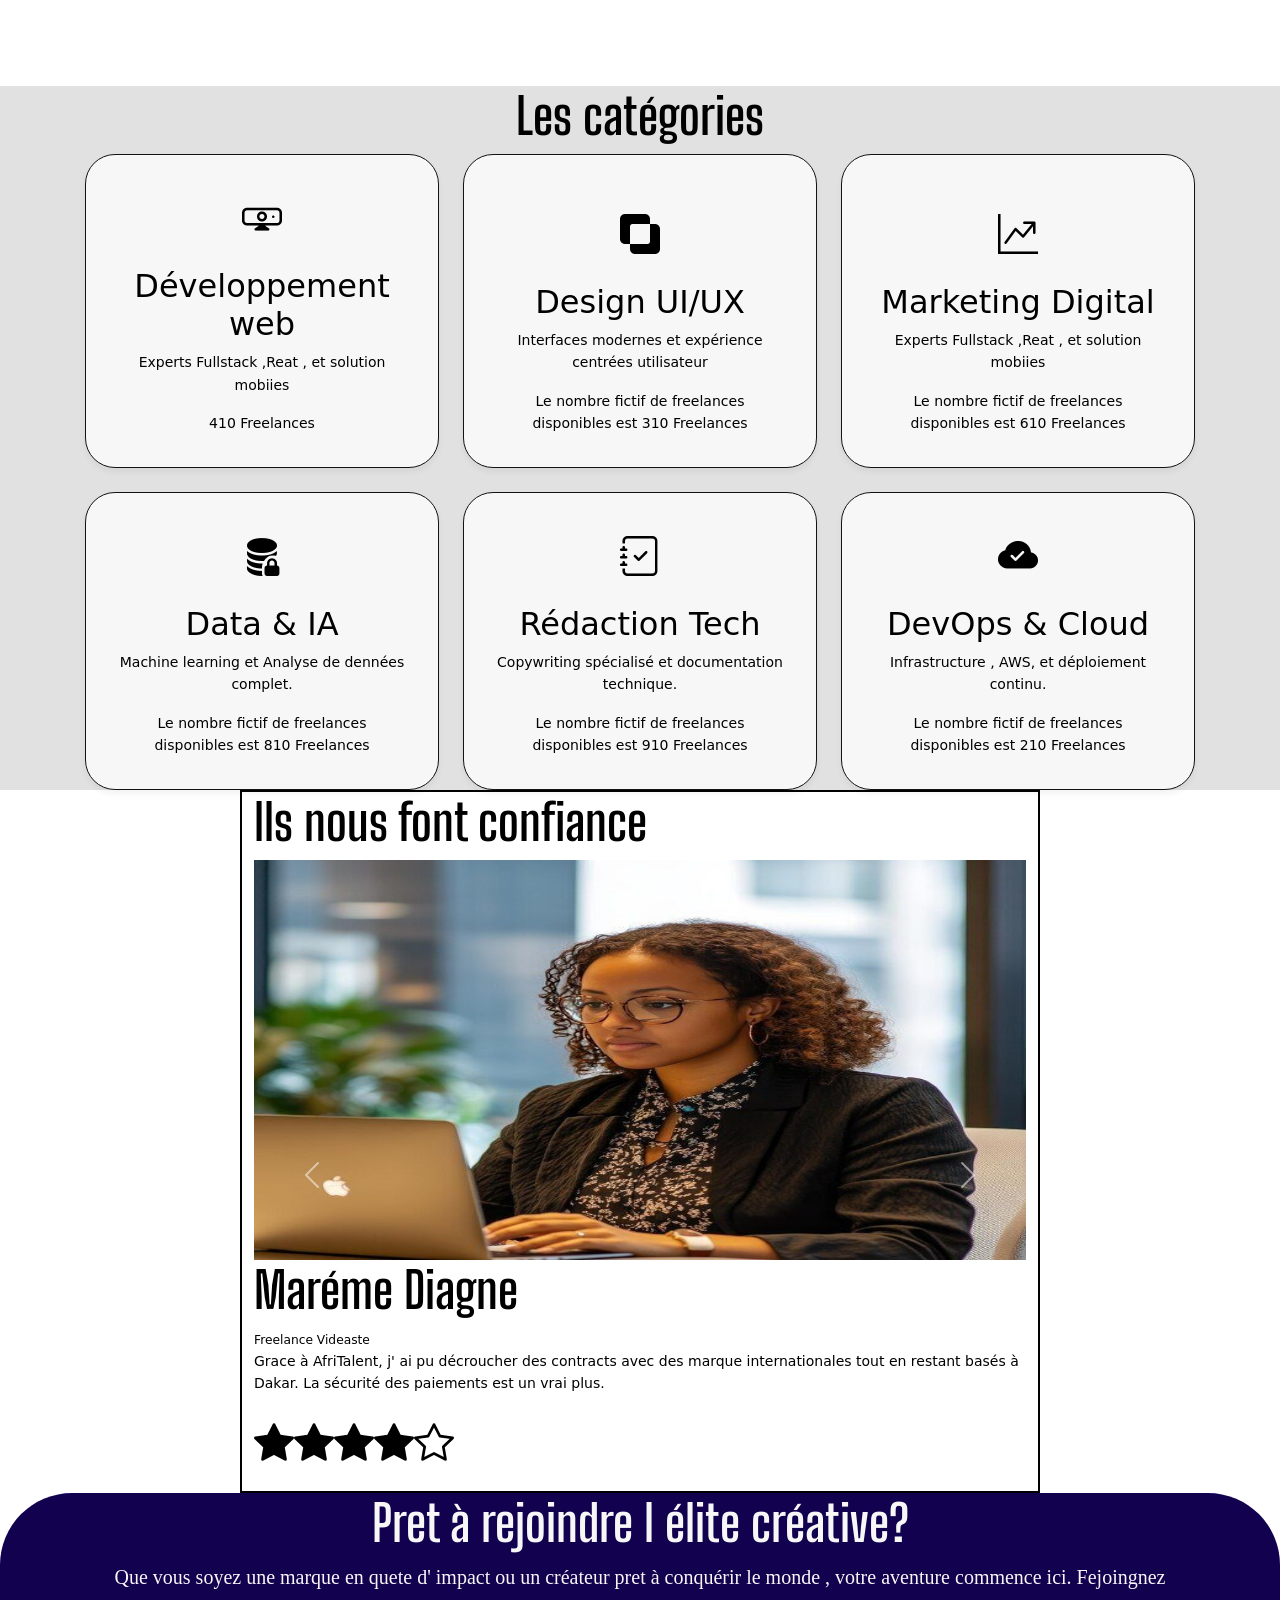
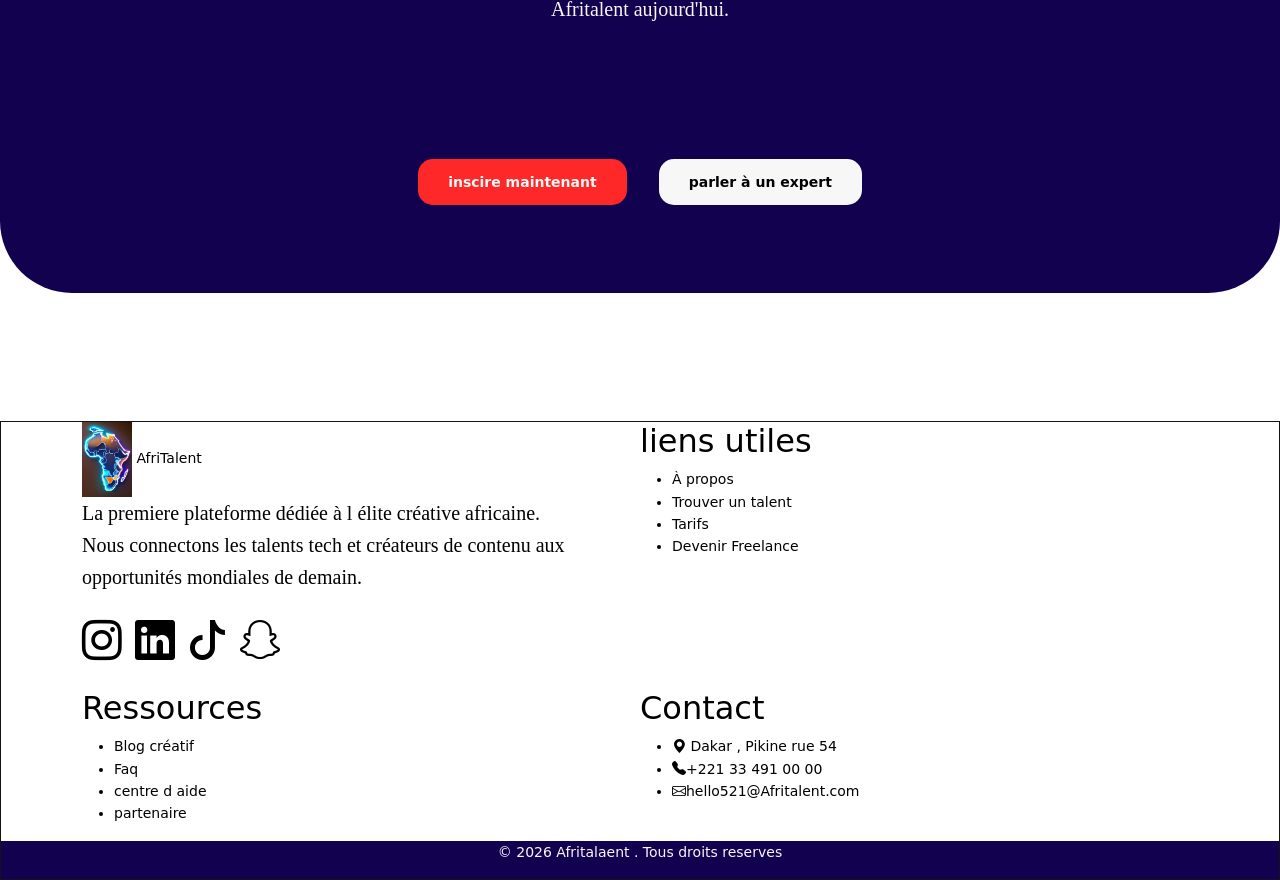
==== commit 29153327: "JS : dark mode avec localStorage, navbar dynamique au scroll" ====
--- a/index.html
+++ b/index.html
@@ -8,16 +8,18 @@
     <link rel="stylesheet" href="css/style.css">
 </head>
 <body>
-         <header  class="navbar navbar-expand-lg bg-body-tertiary">
+         <header  class="navbar navbar-expand-lg bg " >
          <div class="container-fluid">
             <a class="navbar-brand" href="#"> <img src="image/logo1.jpg" class="navbar-brand" alt="logo1" width="50px"> AfriTalent</a>
-   
+          <button class="navbar-toggler" type="button" data-bs-toggle="collapse" data-bs-target="#navbarNavDropdown" aria-controls="navbarNavDropdown" aria-expanded="false" aria-label="Toggle navigation">
+      <span class="navbar-toggler-icon"></span>
+    </button>
        
         <div class="collapse navbar-collapse" id="navbarNavDropdown" >
       <ul class="navbar-nav">
         <li class="nav-item">
 
-        <a  class="nav-link active" aria-current="page" href="index.html">Acceuil</a> 
+        <a  class="nav-link " aria-current="page" href="index.html">Acceuil</a> 
         </li> 
         <li class="nav-item">  
         <a class="nav-link"  href="freelances.html">Freelance</a>
@@ -38,7 +40,7 @@
    
   </div>
       <div class="d-grid gap-2 d-md-flex justify-content-md-end">
-         <button ><i class="bi bi-brightness-high-fill"></i></button>
+         <button id="btn"><i class="bi bi-brightness-high-fill"></i></button>
       <a href="contact.html" class="CTA-btn" type="button">REJOINDRE</a>
        </div>
      </div>
@@ -55,7 +57,7 @@
               d' Afrique pour transformer chaque idée en impact viral.</h2>
           <div class="hero-btn-cta">
           <a href="freelances.html" class="CTA-btn"> Je cherche Freelance </a>
-          <a href="about.html" class="CTA-white" > a propre</a>
+          <a href="about.html" class="CTA-white" >  Je suis Freelance </a>
           </div>
           <div class="illustration"> 
             <span>+2500</span>
@@ -304,7 +306,8 @@
            <p>&copy; 2026 Afritalaent . Tous droits reserves</p>
           </div>
     </footer>
-
+    <!--bouton de retour-->
+     <BUtton class="back-to-top" id="backtotop" aria-label="retour en haut"><i class="bi bi-arrow-up"></i></BUtton>
     <script src="bootstrap5/bootstrap-5.3.8-dist/bootstrap-5/js/bootstrap.bundle.js"></script>
      <script src="js/main.js"></script>
 </body>
--- a/css/style.css
+++ b/css/style.css
@@ -7,7 +7,7 @@
     
     --couleur3:#880d1e;
     --couleur2:#ff2828;
-    --couleur:#110d23;
+    --couleur:#11014f;
     --couleur-cat-back:#dd2d4a  ;
     --couleur-cat:#000000 ;
     --font-family-h1:'anton',sens-serif;
@@ -40,6 +40,27 @@
     line-height: 1.6;
     font-size: var(--font);
 }
+.navbar{
+    position: fixed;
+    top: 0;
+    left: 0;
+    width: 100%;
+    z-index: 1050;
+    padding: 5px 0;
+    background-color: transparent;
+    box-shadow: none;
+    transition: padding .3s ease, background-color 0.3 s ease , box-shadow 0.3 ease;
+}
+.navbar.scrolled{
+    padding: 5px 0;
+    background-color: rgba(245, 245, 245, 0.95);
+    box-shadow:0 4px 15px rgba(0,0,0, .04) ;
+    backdrop-filter: blur(8px);
+}
+
+.bg{
+    background-color: #f5f5f5;
+}
 .hero{
     min-height: 100vh;
   padding-top: calc(var(--font-size) + var(--space));
@@ -229,6 +250,7 @@
 }
 .page-hero {
   padding-top: calc(var(--space1) + var(--space));
+  margin-top: 100px;
   padding-bottom: var(--space1);
   background: var(--couleur);
   color: #fff;
@@ -392,8 +414,9 @@
 .action{
     background-color: var(--couleur);
     color:var(--color);
-   height: 400px;
-   z-index: 1;
+    border-radius: var(--font-size);
+     height: 400px;
+     z-index: 1;
 }
 
 .cta{
@@ -427,6 +450,9 @@
 .footer1{
     display: grid;
 grid-template-columns: repeat(2, 1fr);
+}
+.for{
+    margin-top: 100px;
 }
 .centre {
     color: var(--color);
@@ -492,15 +518,145 @@
     background: var(--couleur-cat-back);
     color: var(--color);
 }
-
-
-
-
-
-
-
-
-
-
-
-
+/* SOMBRE*/
+body.dark-mode-acceuil{
+   --color-sombre:#11012d;
+    --couleur:#0d013d;
+    --text:#fff;
+    --border:1px solid #ffffff;
+    --cta-border-raduis:40px;
+    --black:#6d6b6b00;
+}
+.back-to-top {
+    position:fixed;
+    bottom: 1.5rem;
+    right: 1.5rem;
+    width: 42px;
+    height: 42px;
+    font-size: var(--magin-bottom);
+    border-radius: var(--padding);
+    background-color: var(--couleur2);
+    cursor: pointer;
+    z-index: 1000   ;
+    opacity: 0;
+    visibility: hidden;
+    transition: opacity 0.3s ease, VISIBILITY .3s ease;
+}
+.back-to-top.show{
+    opacity: 1;
+    visibility: visible;
+}
+/*sombre*/
+body {
+    background-color: var(--color-sombre);
+    color: var(--text);
+}
+body.dark-mode-acceuil {
+    background-color: var(--color-sombre);
+}
+body.dark-mode-acceuil .sec{
+    background-color: var(--color-sombre);
+}
+  body.dark-mode-acceuil .hero{
+   background-color: var(--couleur);
+    border: var(--border);
+    border-radius: var(--cta-border-raduis);
+}
+ body.dark-mode-acceuil .bento-carte {
+   background-color: var(--couleur);
+    border: var(--color);
+    border-radius: var(--cta-border-raduis);
+    color: var(--text);
+     border: var(--border);
+    border-radius: 30px;
+}
+ body.dark-mode-acceuil .bento-carte:hover {
+         transform: translateY(-10px) scale(1.02);
+     box-shadow: 0 15px 30px rgba(237, 235, 235, 0.5);
+    }
+  body.dark-mode-acceuil .catégories{
+    background: var(--couleur);
+        border: var(--cta-border);
+        color: var(--text);
+        border-radius: 30px;
+        padding: var(--padding) ;
+        position: relative;
+        transition: all .3s ease-in-out;
+        display: flex;
+        flex-direction: column;
+        justify-content: flex-end;
+        text-align: center;
+        box-shadow: 0 4px 6px rgba(0,0,0,0.05);
+  }
+  body.dark-mode-acceuil .bg {
+    background-color:var(--color-sombre) ;
+  }
+
+ body.dark-mode-acceuil .catégories:hover{
+     transform: translateY(-10px) scale(1.02);
+     box-shadow: 0 15px 30px rgba(255, 220, 220, 0.5);
+     border-color: var(--couleur-cat);
+     background-color: var(--couleur-cat-back);
+}
+body.dark-mode-acceuil .CTA-white {
+    background-color: var(--black);
+    border: var(--border);
+    color: var(--text);
+}
+ body.dark-mode-acceuil .rem{
+    border: var(--border);
+    border-radius: var(--gap);
+    padding: 100px;
+    background: var(--couleur);
+}
+ body.dark-mode-acceuil a{
+    color: var(--text);
+ }
+body.dark-mode-acceuil .card{
+    background-color: var(--couleur);
+    color: var(--text);
+    border: var(--border);
+}
+body.dark-mode-acceuil .accordion-item{
+     background-color: var(--color-sombre);
+    color: var(--text);
+    
+}
+body.dark-mode-acceuil .accordion-button{
+     background-color: var(--couleur);
+    color: var(--text);
+    
+}
+body.dark-mode-acceuil .search-bar{
+    background-color: var(--color-sombre);
+}
+body.dark-mode-acceuil .search-input{
+    color: var(--text);
+}
+body.dark-mode-acceuil #coleur{
+    color: var(--text);
+}
+body.dark-mode-acceuil .form-control{
+    background-color: var(--couleur);
+}
+
+body.dark-mode-acceuil .container-fluid {
+    border: var(--cta-border);
+    color: var(--text);
+}
+body.dark-mode-acceuil .navbar-toggler {
+    background-color: var(--text);
+}
+
+
+
+
+
+
+
+
+
+
+
+
+
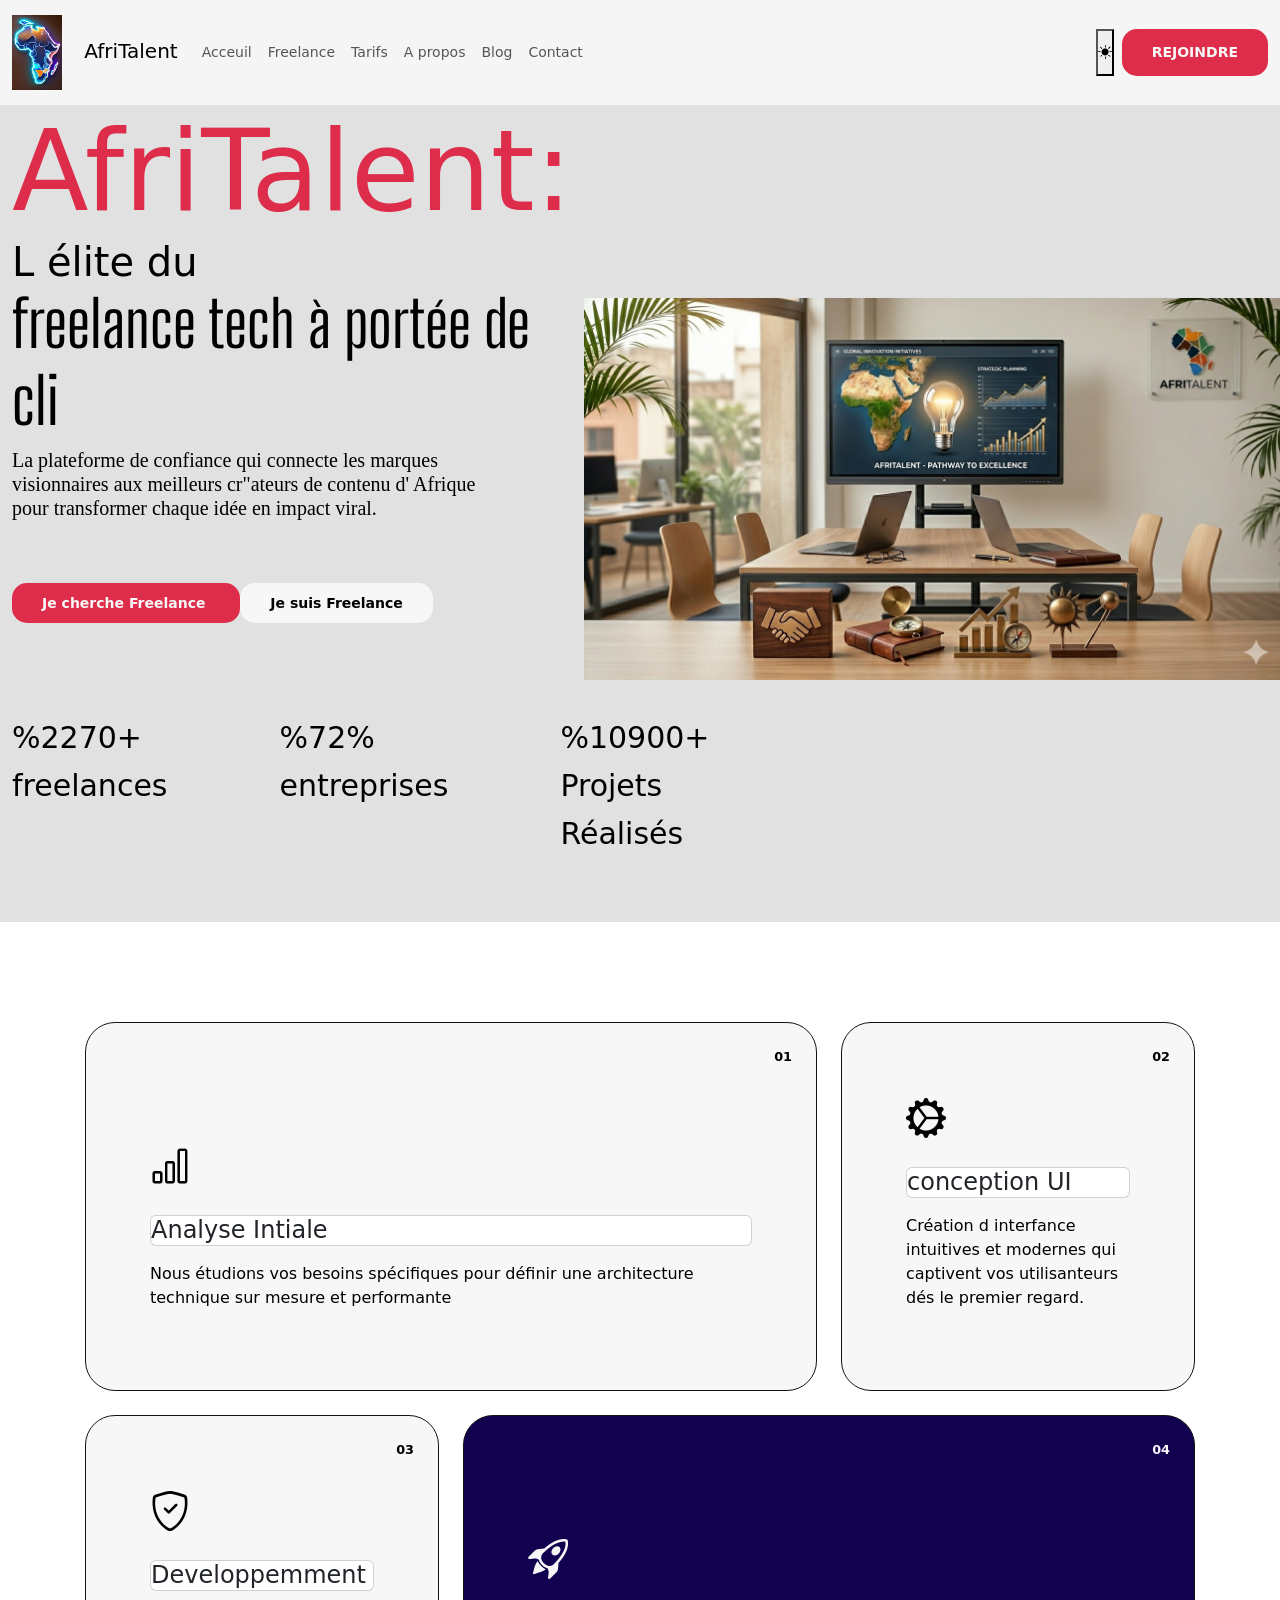
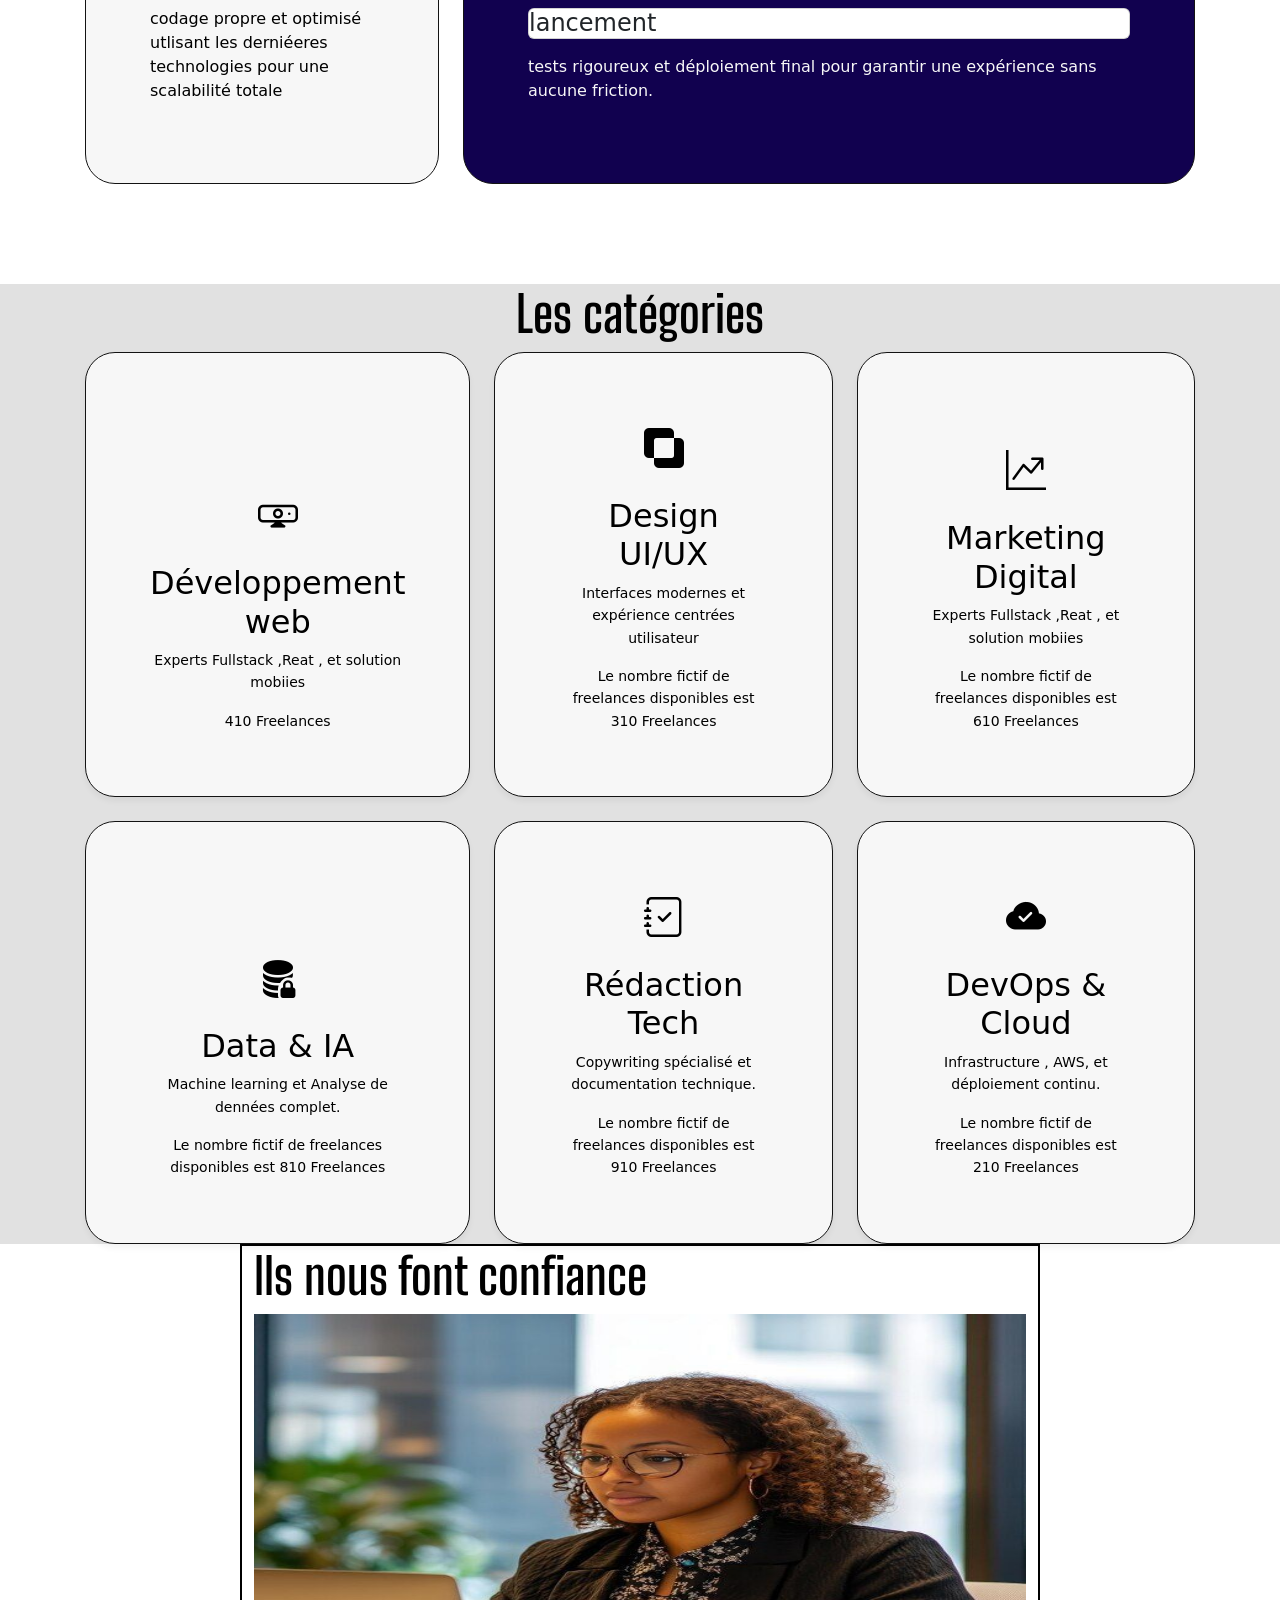
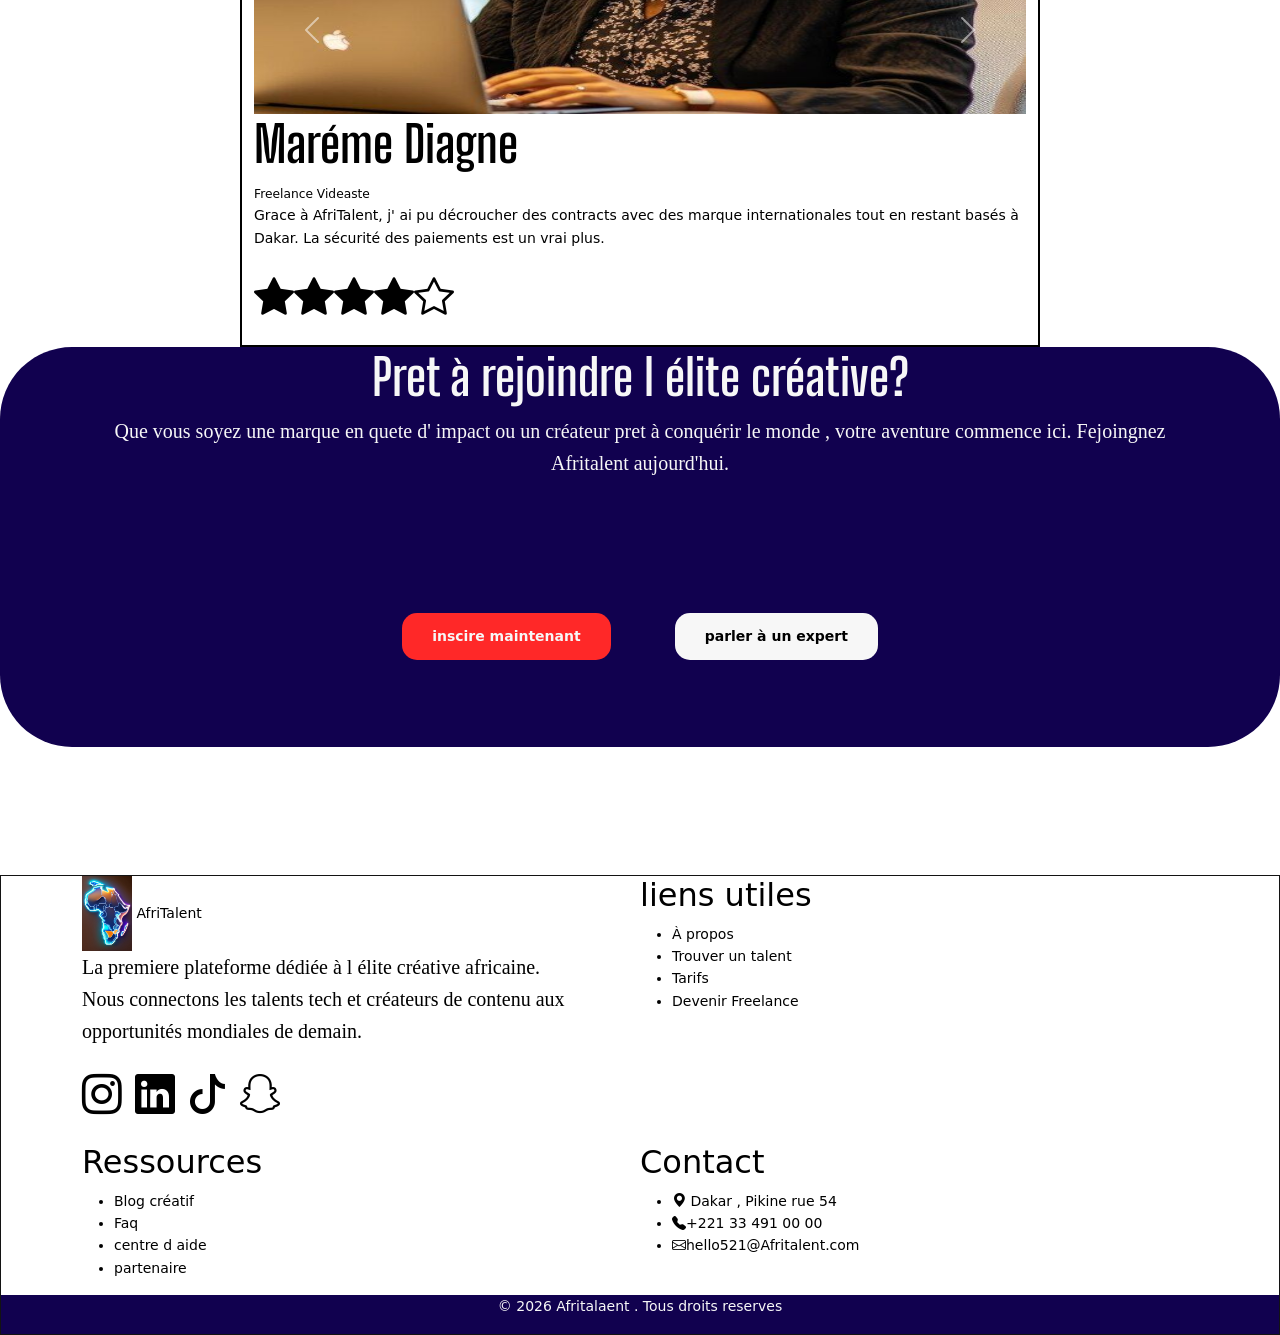
==== commit 36f091cf: "JS : compteurs animés au scroll et animations fade-in des sections" ====
--- a/index.html
+++ b/index.html
@@ -51,7 +51,7 @@
           <!--colonne de text a gauche-->
           <div class="hero-texte-gauche">
             <h1 class="hero-h1">
-             <span class="text">AfriTalent:</span> L élite du <span class="gradient-text">freelance tech à portée de cli</span></h1>
+             <span class="text scrolled-brand" >AfriTalent:</span> L élite du <span class="gradient-text">freelance tech à portée de cli</span></h1>
              <h2 class="hero-h2">La plateforme de confiance qui connecte les marques
               visionnaires aux meilleurs cr"ateurs de contenu 
               d' Afrique pour transformer chaque idée en impact viral.</h2>
@@ -60,9 +60,18 @@
           <a href="about.html" class="CTA-white" >  Je suis Freelance </a>
           </div>
           <div class="illustration"> 
-            <span>+2500</span>
-            <span>+800</span>
-            <span>+12000</span>
+            <div>
+            <span class="statistique"  data-prefix="%" data-suffix="+" data-target="2500">+0</span>
+            <p>freelances</p>
+            </div>
+            <div>
+            <span class="statistique" data-prefix="%" data-target="80" data-suffix="%"  data-suffix="£">0%</span>
+            <p>entreprises</p>
+            </div>
+            <div>
+            <span class="statistique" data-target="12000" data-prefix="%" data-suffix="+"  data-suffix="">+0</span>
+               <P>Projets Réalisés</P>
+               </div>
           </div>
           </div>
         </div>
@@ -75,7 +84,7 @@
          <!--comment ca marche  -->
 <section class="carte-section">
   <div class="container">
-  <div class="bento-grid">
+  <div class="bento-grid fades">
       <!--1-->
       <div class="bento-carte card-1 card-large">
     <span class="number">01</span>
@@ -123,8 +132,8 @@
 <!--catégorie de service -->
 <section class="carte-section sec">
     <h2 class="police-h2 h">Les catégories</h2>
-  <div class="bento-grid">
-      <div class="catégories ">
+  <div class="bento-grid fades">
+      <div class="catégories">
     <div class="icon"><i class="bi bi-webcam"></i></div>
     <h2> Développement web </h2>
       <p>Experts Fullstack ,Reat , et solution mobiies</p>
@@ -177,7 +186,7 @@
       </div>
 </section>
 <!--témoignages-->
-<section class="container espace"  >
+<section class="container espace fades"  >
   <h2 class="police-h2">Ils nous font confiance</h2>
  <div id="carouselExampleRide" class="carousel slide" data-bs-ride="true">
   <div class="carousel-inner">
--- a/css/style.css
+++ b/css/style.css
@@ -21,7 +21,7 @@
     --moz-background:#e1e1e1 ;
     --gap:1.5rem ;
     --border:1px solid #131313 ;
-    --padding:2rem ;
+    --padding:4rem ;
     --magin-bottom: 1rem ;
     --op:1 ;
     --font:14px;
@@ -51,7 +51,7 @@
     box-shadow: none;
     transition: padding .3s ease, background-color 0.3 s ease , box-shadow 0.3 ease;
 }
-.navbar.scrolled{
+.navbar.show{
     padding: 5px 0;
     background-color: rgba(245, 245, 245, 0.95);
     box-shadow:0 4px 15px rgba(0,0,0, .04) ;
@@ -81,6 +81,17 @@
     color:var(--couleur-cat-back);
     font-size: 7rem;
 }
+.scrolled-brand{
+    opacity: 0;
+    transform: translateY(40px);
+    display: inline-block;
+    transition: opacity 1s ease-out, transfrom 1s ease-out ;
+    will-change: opacity, transform;
+}
+.scrolled-brand.is-visible{
+       opacity: 1;
+        transform: translateY(0);
+}
 .gradient-text{
     display: block;
    font-family: "Big Shoulders", sans-serif;
@@ -128,10 +139,16 @@
      border-color: var(--couleur-cat);
 }
 .illustration{
-    margin-top: var(--font-size);
-    display: flex;
-    font-size: 50px;
-    gap: 10%;
+    margin-top: 100px;
+    display: flex;
+    font-size: 30px;
+    gap: 20%;
+    opacity: 0;
+    transition: opacity 0.8s ease-in-out;
+    will-change: opacity; /* optimisation des performance de r*/
+}
+.illustration.is-visible{
+    opacity: 1;
 }
 
 .hero-img {
@@ -241,12 +258,20 @@
         border-radius: 30px;
         padding: var(--padding) ;
         position: relative;
-        transition: all .3s ease-in-out;
         display: flex;
         flex-direction: column;
         justify-content: flex-end;
         text-align: center;
-        box-shadow: 0 4px 6px rgba(0,0,0,0.05);
+        box-shadow: 0 4px 6px rgba(0,0,0,0.05); 
+}
+.fades{
+        opacity: 0;
+        transform:translateY(50px);
+        transition: opacity 0.8s ease, transform 0.8s ease;
+}
+.fades.show{
+    opacity: 1;
+     transform:translateY(0px);
 }
 .page-hero {
   padding-top: calc(var(--space1) + var(--space));
@@ -633,7 +658,7 @@
 body.dark-mode-acceuil .search-input{
     color: var(--text);
 }
-body.dark-mode-acceuil #coleur{
+body.dark-mode-acceuil .coleur{
     color: var(--text);
 }
 body.dark-mode-acceuil .form-control{
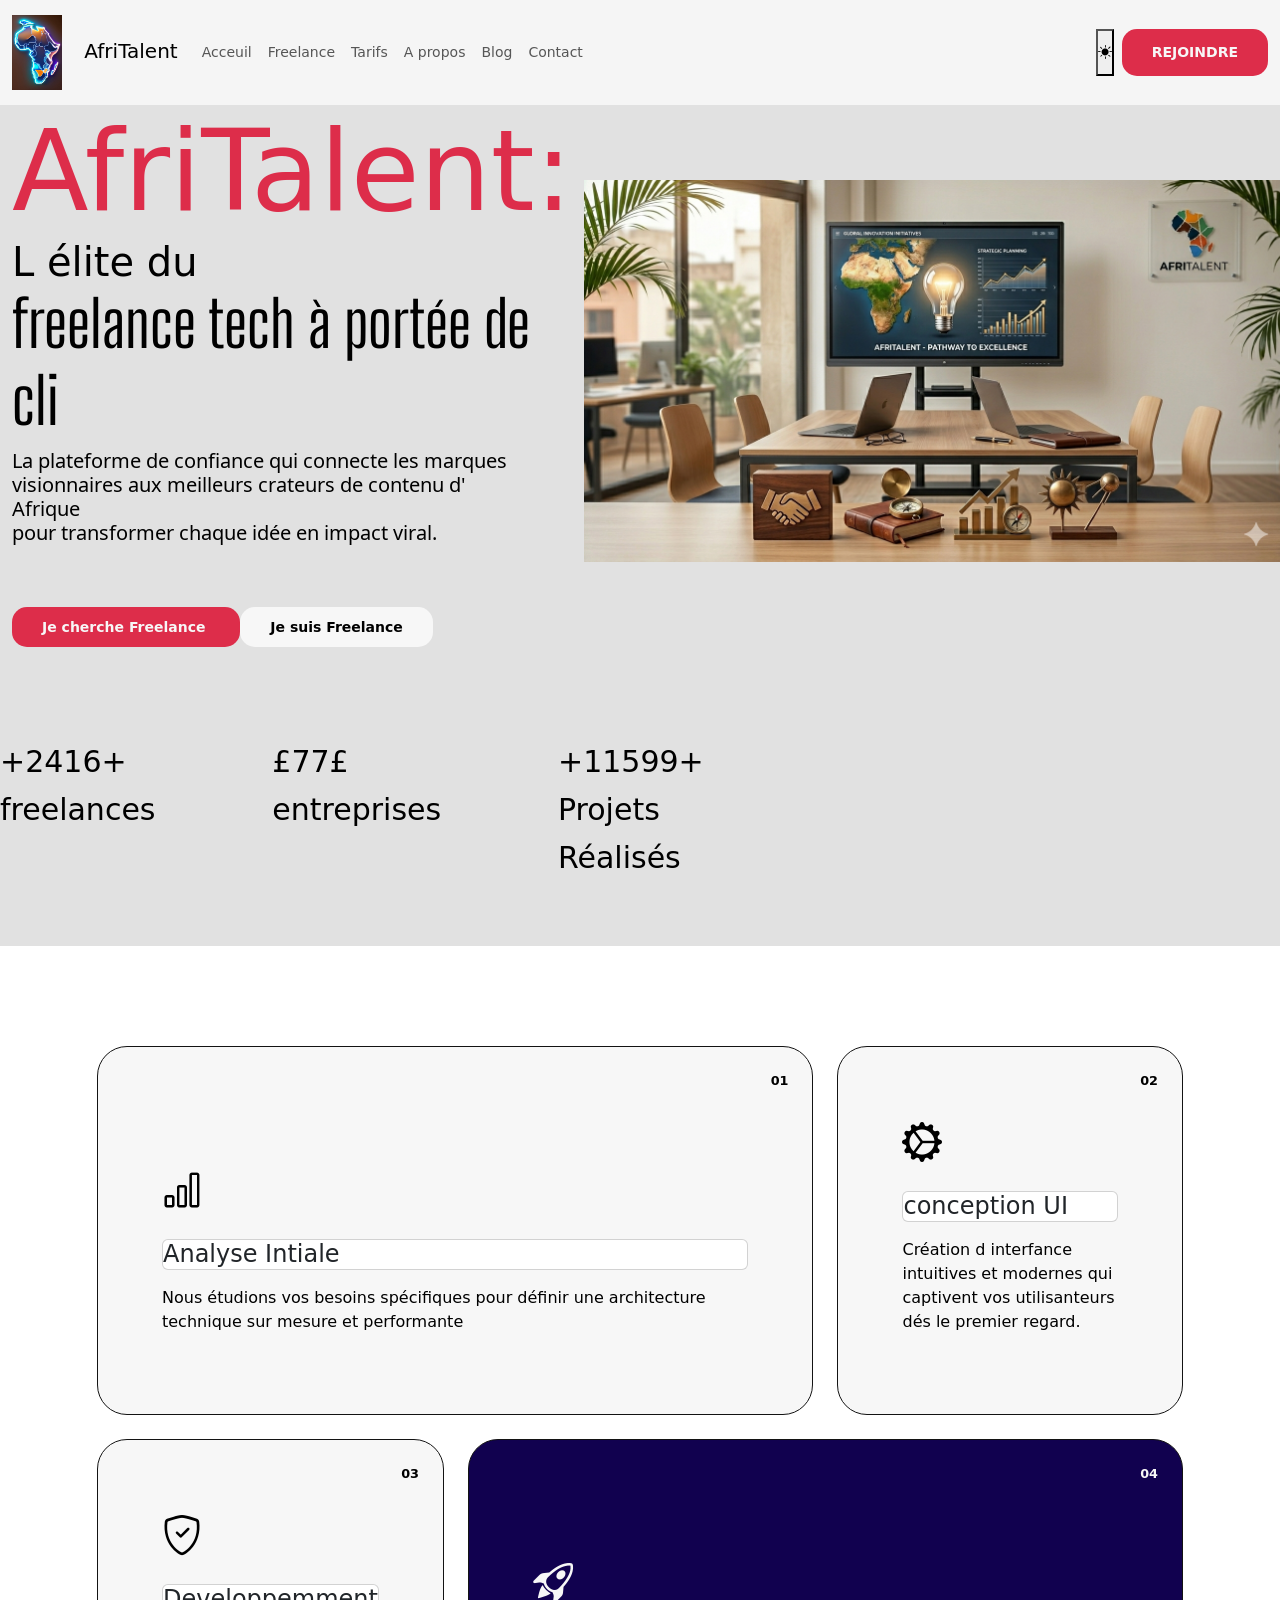
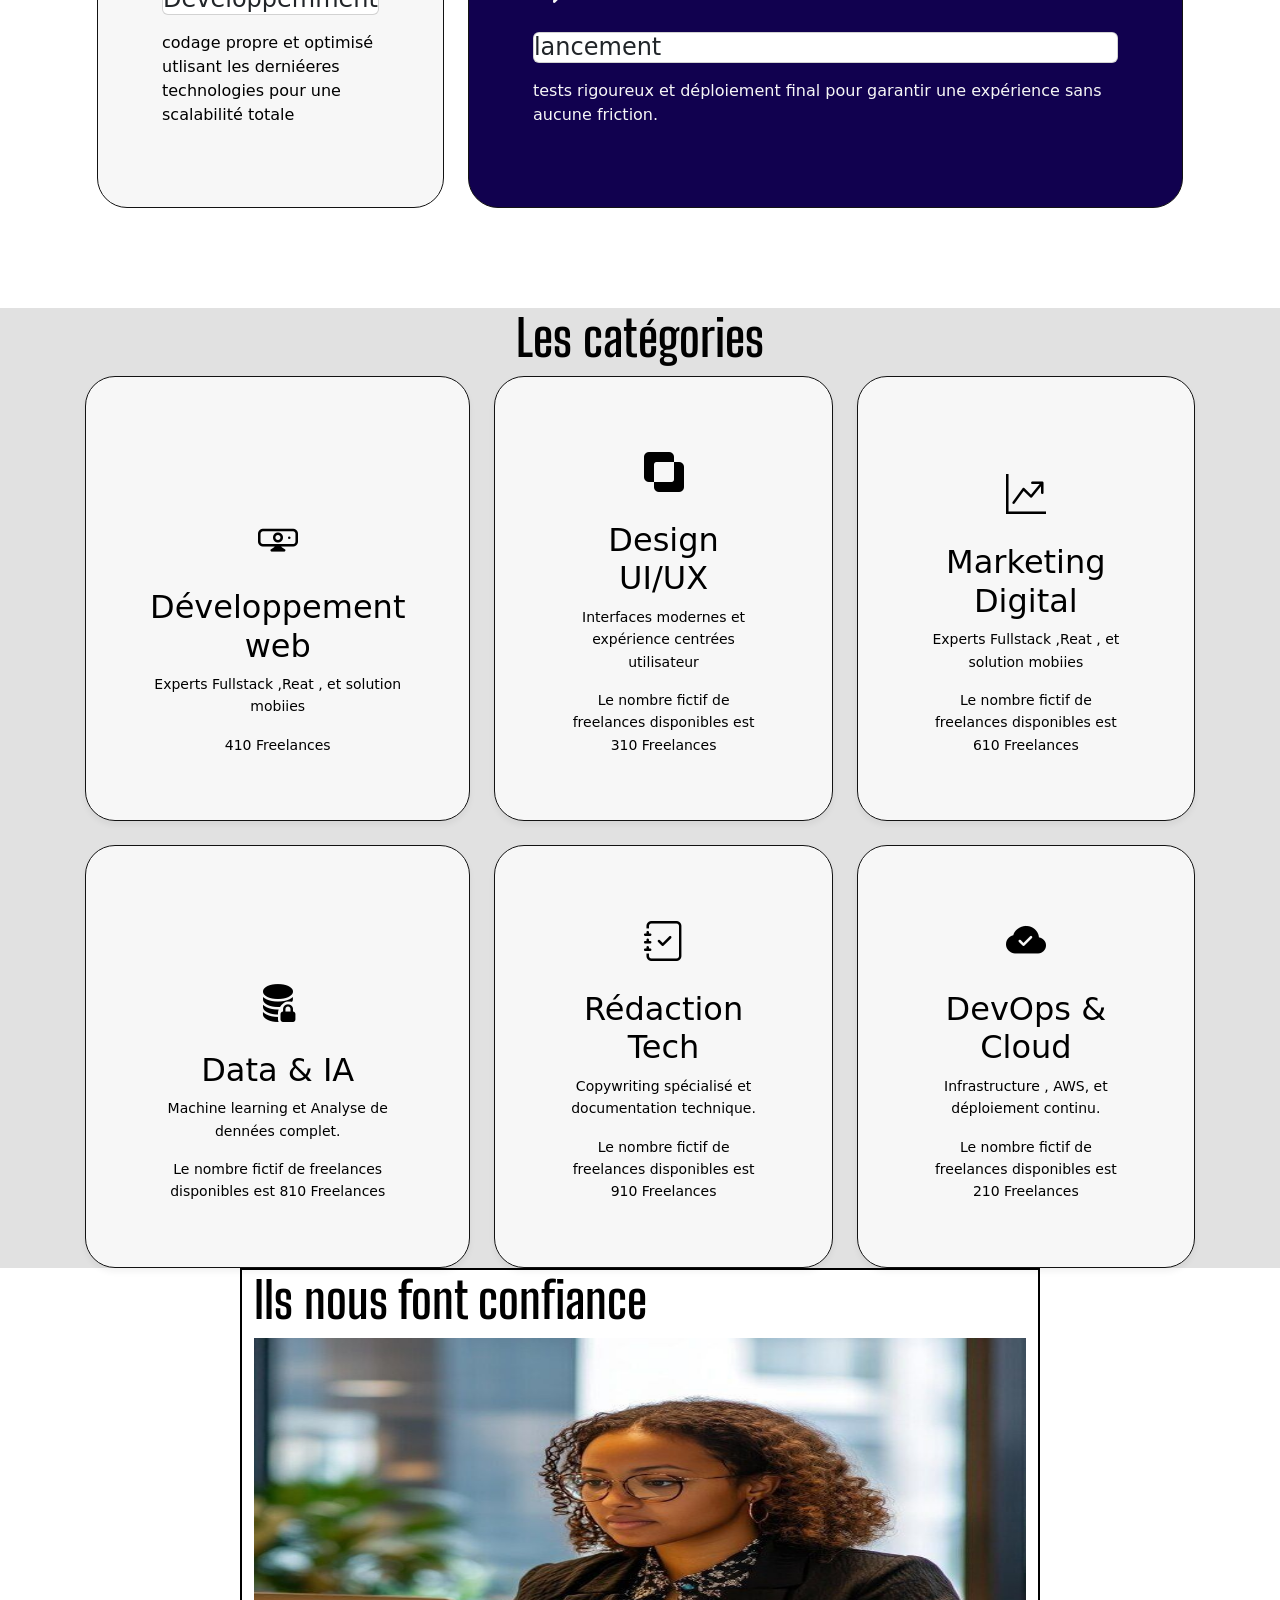
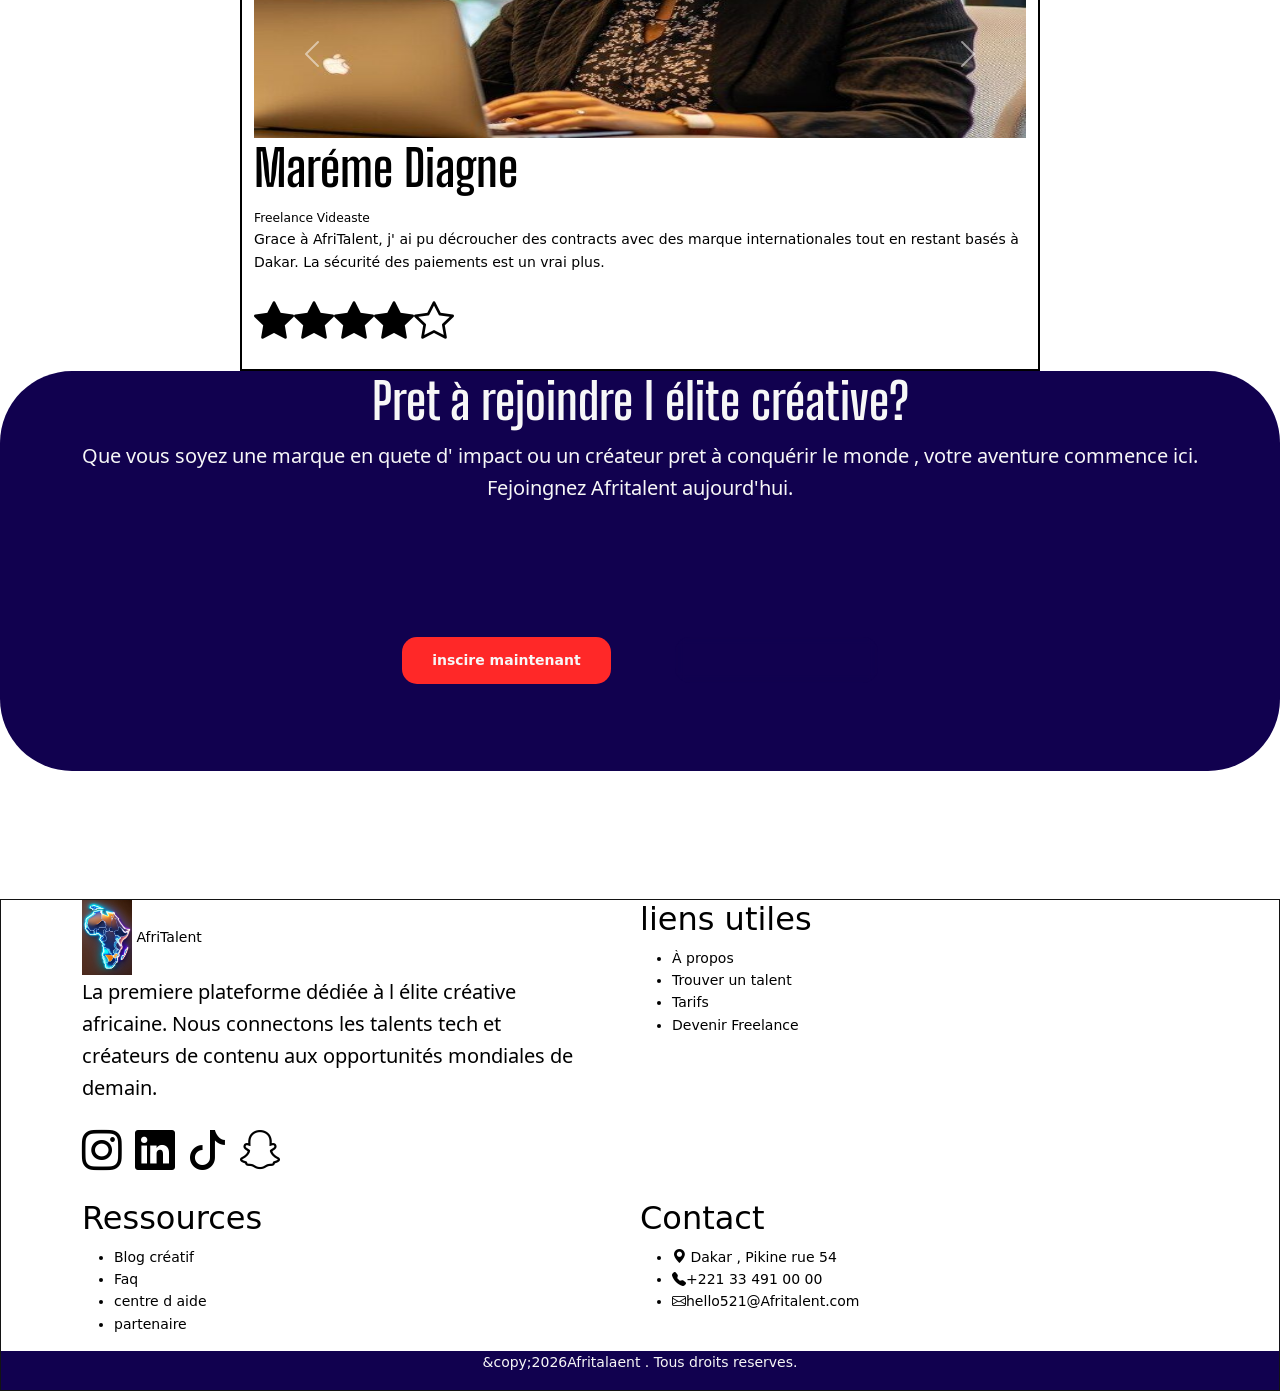
==== commit a9d4a534: ": Finalisation : corrections responsive, optimisation du code et commentaires" ====
--- a/index.html
+++ b/index.html
@@ -1,323 +1,342 @@
 <!DOCTYPE html>
-<html lang="en">
+<html lang="fr">
+
 <head>
-    <meta charset="UTF-8">
-    <meta name="viewport" content="width=device-width, initial-scale=1.0">
-    <title>Afritalent</title>
-    <link rel="stylesheet" href="bootstrap5/bootstrap-5.3.8-dist/bootstrap-5/css/bootstrap.css">
-    <link rel="stylesheet" href="css/style.css">
+  <meta charset="UTF-8">
+  <meta name="viewport" content="width=device-width, initial-scale=1.0">
+  <title>Afritalent</title>
+  <link rel="stylesheet" href="bootstrap5/bootstrap-5.3.8-dist/bootstrap-5/css/bootstrap.css">
+  <link rel="stylesheet" href="css/style.css">
 </head>
+
 <body>
-         <header  class="navbar navbar-expand-lg bg " >
-         <div class="container-fluid">
-            <a class="navbar-brand" href="#"> <img src="image/logo1.jpg" class="navbar-brand" alt="logo1" width="50px"> AfriTalent</a>
-          <button class="navbar-toggler" type="button" data-bs-toggle="collapse" data-bs-target="#navbarNavDropdown" aria-controls="navbarNavDropdown" aria-expanded="false" aria-label="Toggle navigation">
-      <span class="navbar-toggler-icon"></span>
-    </button>
-       
-        <div class="collapse navbar-collapse" id="navbarNavDropdown" >
-      <ul class="navbar-nav">
-        <li class="nav-item">
+  <header class="navbar navbar-expand-lg bg ">
+    <div class="container-fluid">
+      <a class="navbar-brand" href="#"> <img src="image/logo1.jpg" class="navbar-brand im" alt="logo1">
+        AfriTalent</a>
+      <button class="navbar-toggler" type="button" data-bs-toggle="collapse" data-bs-target="#navbarNavDropdown"
+        aria-controls="navbarNavDropdown" aria-expanded="false" aria-label="Toggle navigation">
+        <span class="navbar-toggler-icon"></span>
+      </button>
+      <div class="collapse navbar-collapse" id="navbarNavDropdown">
+        <ul class="navbar-nav">
+          <li class="nav-item">
+            <a class="nav-link " aria-current="page" href="index.html">Acceuil</a>
+          </li>
+          <li class="nav-item">
+            <a class="nav-link" href="freelances.html">Freelance</a>
+          </li>
+          <li class="nav-item">
+            <a href="tarifs.html" class="nav-link">Tarifs</a>
+          </li>
+          <li class="nav-item">
+            <a href="about.html" class="nav-link">A propos</a>
+          </li>
+          <li class="nav-item">
+            <a href="#" class="nav-link">Blog</a>
+          </li>
+          <li class="nav-item">
+            <a href="contact.html" class="nav-link ">Contact</a>
+          </li>
+        </ul>
+      </div>
+      <div class="d-grid gap-2 d-md-flex justify-content-md-end">
+        <button id="btn"><i class="bi bi-brightness-high-fill"></i></button>
+        <a href="contact.html" class="CTA-btn">REJOINDRE</a>
+      </div>
+    </div>
+  </header>
+  <!-- section de hero -->
+  <section class="">
+    <div class="hero">
+      <div class="container">
+        <!--colonne de text a gauche-->
+        <div class="hero-texte-gauche">
+          <h1 class="hero-h1">
+            <span class="text scrolled-brand">AfriTalent:</span> L élite du <span class="gradient-text">freelance tech à
+              portée de cli</span>
+          </h1>
+          <h2 class="hero-h2">La plateforme de confiance qui connecte les marques <br>
+            visionnaires aux meilleurs crateurs de contenu
+            d' Afrique <br>pour transformer chaque idée en impact viral.</h2>
+          <div class="hero-btn-cta">
+            <!--les 2 bontons -->
+            <a href="freelances.html" class="CTA-btn"> Je cherche Freelance </a>
+            <a href="about.html" class="CTA-white"> Je suis Freelance </a>
+          </div>
+          <!--les compteurs-->
+        </div>
+      </div>
+      <div class="hero-image">
+        <img src="image/arriére.png" alt="l image de l AfriTalent" class="hero-img">
+      </div>
+      <div class="illustration">
+        <div>
+          <span class="statistique" data-prefix="+" data-suffix="+" data-target="2500">+0</span>
+          <p>freelances</p>
+        </div>
+        <div>
+          <span class="statistique" data-prefix="£" data-target="80" data-suffix="£">0%</span>
+          <p>entreprises</p>
+        </div>
+        <div>
+          <span class="statistique" data-target="12000" data-prefix="+" data-suffix="+">+0</span>
+          <P>Projets Réalisés</P>
+        </div>
+      </div>
+    </div>
+  </section>
 
-        <a  class="nav-link " aria-current="page" href="index.html">Acceuil</a> 
-        </li> 
-        <li class="nav-item">  
-        <a class="nav-link"  href="freelances.html">Freelance</a>
-         </li>
-        <li class="nav-item">
-        <a href="tarifs.html" class="nav-link" >Tarifs</a> 
-         </li>
-        <li class="nav-item">
-       <a href="about.html" class="nav-link" >A propos</a>
-        </li>
-        <li class="nav-item">
-       <a href="#" class="nav-link" >Blog</a>
-        </li>
-     <li class="nav-item">
-    <a href="contact.html" class="nav-link ">Contact</a>
-   </li>
-   </ul>
-   
-  </div>
-      <div class="d-grid gap-2 d-md-flex justify-content-md-end">
-         <button id="btn"><i class="bi bi-brightness-high-fill"></i></button>
-      <a href="contact.html" class="CTA-btn" type="button">REJOINDRE</a>
-       </div>
-     </div>
-  </header>  
-    <section class="">
-      <div class="hero">
-         <div class="container">
-          <!--colonne de text a gauche-->
-          <div class="hero-texte-gauche">
-            <h1 class="hero-h1">
-             <span class="text scrolled-brand" >AfriTalent:</span> L élite du <span class="gradient-text">freelance tech à portée de cli</span></h1>
-             <h2 class="hero-h2">La plateforme de confiance qui connecte les marques
-              visionnaires aux meilleurs cr"ateurs de contenu 
-              d' Afrique pour transformer chaque idée en impact viral.</h2>
-          <div class="hero-btn-cta">
-          <a href="freelances.html" class="CTA-btn"> Je cherche Freelance </a>
-          <a href="about.html" class="CTA-white" >  Je suis Freelance </a>
-          </div>
-          <div class="illustration"> 
-            <div>
-            <span class="statistique"  data-prefix="%" data-suffix="+" data-target="2500">+0</span>
-            <p>freelances</p>
+  <!--comment ca marche  -->
+  <section class="carte-section">
+    <div class="container">
+      <div class="row">
+        <div class="bento-grid fades">
+          <!--1-->
+          <div class="bento-carte card-1 card-large">
+            <span class="number">01</span>
+            <div class="icon">
+              <i class="bi bi-bar-chart"></i>
             </div>
-            <div>
-            <span class="statistique" data-prefix="%" data-target="80" data-suffix="%"  data-suffix="£">0%</span>
-            <p>entreprises</p>
+            <h3 class="card">Analyse Intiale</h3>
+            <p class="card-p">Nous étudions vos besoins spécifiques pour définir une architecture
+              technique sur mesure et performante </p>
+          </div>
+          <!--2-->
+          <div class="bento-carte card-2 card-tall">
+            <span class="number">02</span>
+            <div class="icon"><i class="bi bi-gear-wide-connected"></i>
             </div>
-            <div>
-            <span class="statistique" data-target="12000" data-prefix="%" data-suffix="+"  data-suffix="">+0</span>
-               <P>Projets Réalisés</P>
-               </div>
-          </div>
-          </div>
-        </div>
-          <div >
-            <img src="image/arriére.png" alt="" class="hero-img">
-          </div>
-     </div>
-</section>
+            <h3 class="card">conception UI</h3>
+            <p class="card-p"> Création d interfance intuitives et modernes qui
+              captivent vos utilisanteurs dés le premier regard.
+            </p>
+          </div>
+          <!--3-->
+          <div class="bento-carte card-3 card-wide">
+            <span class="number">03</span>
+            <div class="icon">
+              <i class="bi bi-shield-check"></i>
+            </div>
+            <h3 class="card">Developpemment</h3>
+            <p class="card-p"> codage propre et optimisé utlisant les derniéeres technologies
+              pour une scalabilité totale
+            </p>
+          </div>
+          <!--4-->
+          <div class="bento-carte card-4 card-small">
+            <span class="number">04</span>
+            <div class="icon">
+              <i class="bi bi-rocket-takeoff"></i>
+            </div>
+            <h3 class="card">lancement</h3>
+            <p class="card-p">tests rigoureux et déploiement final pour garantir une
+              expérience sans aucune friction.
+            </p>
+          </div>
+        </div>
+      </div>
+    </div>
+  </section>
+  <!--catégorie de service -->
+  <section class="carte-section sec">
+    <h2 class="police-h2 h">Les catégories</h2>
+    <div class="bento-grid fades">
+      <!--1 carte-->
+      <div class="catégories">
+        <div class="icon"><i class="bi bi-webcam"></i></div>
+        <h2> Développement web </h2>
+        <p>Experts Fullstack ,Reat , et solution mobiies</p>
+        <div>
+          <span class="free">410 Freelances</span>
+        </div>
+      </div>
+      <!--2 carte-->
+      <div class=" catégories">
+        <div class="icon"><i class="bi bi-exclude"></i></div>
+        <h2> Design UI/UX </h2>
+        <p>Interfaces modernes et expérience centrées utilisateur</p>
+        <div>
+          <span>Le nombre fictif de freelances disponibles est 310 Freelances</span>
+        </div>
+      </div>
+      <!--3 carte-->
+      <div class="catégories">
+        <div class="icon"><i class="bi bi-graph-up-arrow"></i></div>
+        <h2> Marketing Digital </h2>
+        <p>Experts Fullstack ,Reat , et solution mobiies</p>
+        <div>
+          <span>Le nombre fictif de freelances disponibles est 610 Freelances</span>
+        </div>
+      </div>
+      <!--4 carte-->
+      <div class="catégories">
+        <div class="icon"><i class="bi bi-database-fill-lock"></i></div>
+        <h2> Data & IA </h2>
+        <p>Machine learning et Analyse de dennées complet.</p>
+        <div>
+          <span>Le nombre fictif de freelances disponibles est 810 Freelances</span>
+        </div>
+      </div>
+      <!--5 carte-->
+      <div class="catégories">
+        <div class="icon"><i class="bi bi-journal-check"></i></div>
+        <h2> Rédaction Tech </h2>
+        <p>Copywriting spécialisé et documentation technique.</p>
+        <div>
+          <span>Le nombre fictif de freelances disponibles
+            est 910 Freelances</span>
+        </div>
+      </div>
+      <!--6 carte-->
+      <div class="catégories">
+        <div class="icon"><i class="bi bi-cloud-check-fill"></i></div>
+        <h2> DevOps & Cloud </h2>
+        <p>Infrastructure , AWS, et déploiement continu.</p>
+        <div>
+          <span>Le nombre fictif de freelances disponibles est 210 Freelances</span>
+        </div>
+      </div>
+    </div>
+  </section>
+  <!--témoignages-->
+  <section class="container espace fades">
+    <h2 class="police-h2">Ils nous font confiance</h2>
+    <div id="carouselExampleRide" class="carousel slide" data-bs-ride="true">
+      <div class="carousel-inner">
+        <div class="carousel-item active">
+          <img src="image/MAREME.jpg" class="d-block w-100" alt="le photo de MAREME">
+          <h2 class="police-h2">Maréme Diagne</h2>
+          <SMall class="">Freelance Videaste </SMall>
+          <p>Grace à AfriTalent, j' ai pu décroucher des contracts avec des marque internationales tout en restant basés
+            à Dakar. La sécurité des paiements est un vrai plus. </p>
+          <div class="icon">
+            <i class="bi bi-star-fill"></i><i class="bi bi-star-fill"></i><i class="bi bi-star-fill"></i><i
+              class="bi bi-star-fill"></i><i class="bi bi-star"></i>
+          </div>
+        </div>
+        <div class="carousel-item">
+          <img src="image/SALIOU.jpg" class="d-block w-100" alt="le photo de Saliou Directeur">
+          <h2 class="police-h2">Saliou Sarr</h2>
+          <SMall class="">Directeur Agance Tech </SMall>
+          <p>La qualité des profils sur AfriTalent est exceptionelle. Nous avons trouvé notre lead DESIGNER en moins de
+            48h. Un gain de temps incroyable. </p>
+          <div class="icon">
+            <i class="bi bi-star-fill"></i><i class="bi bi-star-fill"></i><i class="bi bi-star-fill"></i><i
+              class="bi bi-star-fill"></i><i class="bi bi-star"></i>
+          </div>
+        </div>
+        <div class="carousel-item">
+          <img src="image/image-jo.jpeg" class="d-block w-100" alt="le photo de Moutapha">
+          <h2 class="police-h2">Moutapha</h2>
+          <SMall class="">UI/UX DESIGNER </SMall>
+          <p> Une plateforme intuitive qui valorise en fin l' expertise africaine.Je recommande à tous les créateurs qui
+            veulent passer au niveau supérieur.</p>
+          <div class="icon">
+            <i class="bi bi-star-fill"></i><i class="bi bi-star-fill"></i><i class="bi bi-star-fill"></i><i
+              class="bi bi-star-fill"></i><i class="bi bi-star"></i>
+          </div>
+        </div>
+      </div>
+      <button class="carousel-control-prev" type="button" data-bs-target="#carouselExampleRide" data-bs-slide="prev">
+        <span class="carousel-control-prev-icon" aria-hidden="true"></span>
+        <span class="visually-hidden">Previous</span>
+      </button>
+      <button class="carousel-control-next" type="button" data-bs-target="#carouselExampleRide" data-bs-slide="next">
+        <span class="carousel-control-next-icon" aria-hidden="true"></span>
+        <span class="visually-hidden">Next</span>
+      </button>
+    </div>
+  </section>
+  <!--action-->
+  <section class="action">
+    <!--overlay pour la lisibilité-->
+    <div class="container">
+      <div class="overlay ">
+        <h2 class="police-h2 h">Pret à rejoindre l élite créative?</h2>
+        <p class="overlay1">Que vous soyez une marque en quete d' impact ou un créateur pret à conquérir le monde ,
+          votre aventure commence ici.
+          Fejoingnez Afritalent aujourd'hui.
+        </p>
+        <div class="cta">
+          <a href="contact.html" class="CTA-btn btn1 ">inscire maintenant</a>
+          <a href="" class="CTA-white ">parler à un expert </a>
+        </div>
+      </div>
+    </div>
+  </section>
+  <!-- footer -->
+  <footer class=" footer">
+    <div class=" container">
+      <div class=" footer1">
+        <!--clonne 1: AfriTalent -->
+        <div class="col-12 ">
+          <a class="navbar-brand" href="#"> <img src="image/logo1.jpg" class="navbar-brand im" alt="logo1">
+            AfriTalent</a>
+          <p class="hero-h2">La premiere plateforme dédiée à l élite créative africaine. Nous connectons les talents
+            tech et créateurs de contenu aux opportunités mondiales de demain.
+          </p>
+          <div class="icon">
+            <a href="https://www.instagram.com/mya_64456?igsh=MWk5bGZ3a2wxcm9waQ==&utm_source=ig_contact_invite"> <i
+                class="bi bi-instagram"></i> </a>
+            <a href="https://www.linkedin.com/in/amy-sylla-b53735407/"><i class="bi bi-linkedin"></i></a>
+            <a href="https://www.tiktok.com/@myachou745"> <i class="bi bi-tiktok"></i></a>
+            <a href="https://snapchat.com/t/RGjS8os4"> <i class="bi bi-snapchat"></i></a>
+          </div>
+        </div>
+        <!--liens utiles-->
+        <div class="col-12">
+          <h2 class="CT-h2">liens utiles</h2>
+          <div class="">
+            <ul class="">
+              <li><a href="about.html" class=""> À propos</a></li>
+              <li> <a href="freelances.html" class="">Trouver un talent </a></li>
+              <li><a href="tarifs.html" class=""> Tarifs</a></li>
+              <li><a href="contact.html" class="">Devenir Freelance</a></li>
+            </ul>
+          </div>
+        </div>
+        <!--colonne3 :ressources-->
+        <div class="col-12">
+          <h2 class="CT-h2">Ressources</h2>
+          <ul>
+            <li class=""><a href="" class="">Blog créatif</a></li>
+            <li class=""><a href="" class="">Faq</a>
+            </li>
+            <li class=""><a href="" class="">centre d aide </a></li>
+            <li class=""><a href="" class="">partenaire</a></li>
+          </ul>
+        </div>
+        <!--colonne : Contact -->
+        <div class="col-12">
+          <h2 class="CT-h2">Contact
+          </h2>
+          <ul>
+            <li>
+              <i class="bi bi-geo-alt-fill"></i>
+              Dakar , Pikine rue 54
+            </li>
+            <li>
+              <i class="bi bi-telephone-fill"></i>+221 33 491 00 00
+            </li>
+            <li>
+              <i class="bi bi-envelope"></i>hello521@Afritalent.com
+            </li>
+          </ul>
+        </div>
+      </div>
+    </div>
+    <div class="centre">
+      <hr>
+      <p id="copyright"></p>
+    </div>
+  </footer>
+  <!--bouton de retour-->
+  <BUtton class="back-to-top" id="backtotop" aria-label="retour en haut"><i class="bi bi-arrow-up"></i></BUtton>
+  <!--js de bootstrap-->
+  <script src="bootstrap5/bootstrap-5.3.8-dist/bootstrap-5/js/bootstrap.bundle.js"></script>
+  <!--js-->
+  <script src="js/main.js"></script>
+</body>
 
-         <!--comment ca marche  -->
-<section class="carte-section">
-  <div class="container">
-  <div class="bento-grid fades">
-      <!--1-->
-      <div class="bento-carte card-1 card-large">
-    <span class="number">01</span>
-    <div class="icon">
-     <i class="bi bi-bar-chart"></i>
-    </div>
-    <h3 class="card">Analyse Intiale</h3>
-    <p class="card-p">Nous étudions vos besoins spécifiques pour définir une architecture
-      technique sur mesure et performante </p>
-  </div>
-  <!--2-->
-  <div class="bento-carte card-2 card-tall">
-   <span class="number">02</span>
-    <div class="icon"><i class="bi bi-gear-wide-connected"></i>
-</div>
-    <h3 class="card">conception UI</h3>
-    <p class="card-p"> Création  d interfance intuitives et modernes qui 
-      captivent vos utilisanteurs dés le premier regard.
-    </p>
-    </div>
-    <!--3-->
-     <div class="bento-carte card-3 card-wide">
-   <span class="number">03</span>
-    <div class="icon">
-      <i class="bi bi-shield-check"></i>
-    </div>
-    <h3 class="card">Developpemment</h3>
-      <p class="card-p"> codage propre et optimisé utlisant les derniéeres technologies
-        pour une scalabilité totale
-    </p>
-    </div>
-    <!--4-->
-     <div class="bento-carte card-4 card-small">
-   <span class="number">04</span>
-    <div class="icon">
-      <i class="bi bi-rocket-takeoff"></i>
-    </div>
-    <h3 class="card">lancement</h3>
-    <p class="card-p">tests rigoureux et déploiement final pour garantir une 
-      expérience sans aucune friction.
-    </p>
-    </div>
-    </div>
-</section>
-<!--catégorie de service -->
-<section class="carte-section sec">
-    <h2 class="police-h2 h">Les catégories</h2>
-  <div class="bento-grid fades">
-      <div class="catégories">
-    <div class="icon"><i class="bi bi-webcam"></i></div>
-    <h2> Développement web </h2>
-      <p>Experts Fullstack ,Reat , et solution mobiies</p>
-      <div>
-        <span class="free">410 Freelances</span>
-      </div>
-      </div>
-  <div class=" catégories">
-    <div class="icon"><i class="bi bi-exclude"></i></div>
-    <h2> Design UI/UX </h2>
-      <p>Interfaces modernes et expérience centrées utilisateur</p>
-      <div>
-        <span>Le nombre fictif de freelances disponibles est 310 Freelances</span>
-      </div>
-  </div>
-  <div class="catégories">
-    <div class="icon"><i class="bi bi-graph-up-arrow"></i></div>
-    <h2> Marketing Digital </h2>
-      <p>Experts Fullstack ,Reat , et solution mobiies</p>
-      <div>
-        <span>Le nombre fictif de freelances disponibles est 610 Freelances</span>
-      </div>
-  </div>
-  <div class="catégories">
-    <div class="icon"><i class="bi bi-database-fill-lock"></i></div>
-    <h2> Data & IA </h2>
-      <p>Machine learning et Analyse de dennées complet.</p>
-      <div>
-        <span>Le nombre fictif de freelances disponibles est 810 Freelances</span>
-      </div>
-  </div>
-  <div class="catégories">
-    <div class="icon"><i class="bi bi-journal-check"></i></div>
-    <h2>  Rédaction Tech </h2>
-      <p>Copywriting spécialisé et documentation technique.</p>
-      <div>
-        <span>Le nombre fictif de freelances disponibles
-          est 910 Freelances</span>
-      </div>
-  </div>
-  <div class="catégories">
-    <div class="icon"><i class="bi bi-cloud-check-fill"></i></div>
-    <h2> DevOps & Cloud </h2>
-      <p>Infrastructure , AWS, et déploiement continu.</p>
-      <div>
-        <span>Le nombre fictif de freelances disponibles est 210 Freelances</span>
-      </div>
-  </div>
-</div>
-      </div>
-</section>
-<!--témoignages-->
-<section class="container espace fades"  >
-  <h2 class="police-h2">Ils nous font confiance</h2>
- <div id="carouselExampleRide" class="carousel slide" data-bs-ride="true">
-  <div class="carousel-inner">
-    <div class="carousel-item active" wh>
-      <img src="image/MAREME.jpg" class="d-block w-100">
-       <h6 class="police-h2">Maréme Diagne</h6>
-               <SMall class="">Freelance Videaste </SMall>
-               <p>
-            Grace à AfriTalent, j' ai pu décroucher des contracts avec des marque internationales tout en restant basés à Dakar. La sécurité des paiements est un vrai plus.
-          </p>
-    
-     <div class="icon">
-            <i class="bi bi-star-fill"></i><i class="bi bi-star-fill"></i><i class="bi bi-star-fill"></i><i class="bi bi-star-fill"></i><i class="bi bi-star"></i>
-    </div>
-</div>
-    <div class="carousel-item">
-      <img src="image/SALIOU.jpg" class="d-block w-100">
-      <h6 class="police-h2">Saliou Sarr</h6>
-               <SMall class="">Directeur Agance Tech </SMall>
-                <p>
-           La qualité des profils sur AfriTalent est exceptionelle. Nous avons trouvé notre lead DESIGNER en moins de 48h. Un gain de temps incroyable.
-          </p>
-        <div class="icon">
-            <i class="bi bi-star-fill"></i><i class="bi bi-star-fill"></i><i class="bi bi-star-fill"></i><i class="bi bi-star-fill"></i><i class="bi bi-star"></i>
-    </div>
-    </div>
-    <div class="carousel-item">
-      <img src="image/image-jo.jpeg" class="d-block w-100" >
-      <h6 class="police-h2" >Joseph</h6>
-               <SMall class="">UI/UX DESIGNER </SMall>
-             <p>
-           Une plateforme intuitive qui valorise en fin l' expertise africaine.Je recommande à tous les créateurs qui veulent passer au niveau supérieur.
-          </p>
-        <div class="icon">
-            <i class="bi bi-star-fill"></i><i class="bi bi-star-fill"></i><i class="bi bi-star-fill"></i><i class="bi bi-star-fill"></i><i class="bi bi-star"></i>
-    </div>
-    </div>
-    
-  </div>
-  <button class="carousel-control-prev" type="button" data-bs-target="#carouselExampleRide" data-bs-slide="prev">
-    <span class="carousel-control-prev-icon" aria-hidden="true"></span>
-    <span class="visually-hidden">Previous</span>
-  </button>
-  <button class="carousel-control-next" type="button" data-bs-target="#carouselExampleRide" data-bs-slide="next">
-    <span class="carousel-control-next-icon" aria-hidden="true"></span>
-    <span class="visually-hidden">Next</span>
-  </button>
-</div>
-</section>
-   <!--action-->
-  <section class="action">
-          <!--overlay pour la lisibilité-->
-        <div class="container">
-          <div class="overlay ">
-            <h2 class="police-h2 h">Pret à rejoindre l élite créative?</h2>
-            <p class="overlay1">Que vous soyez une marque en quete d' impact ou un créateur pret à conquérir le monde , votre aventure commence ici.
-              Fejoingnez Afritalent aujourd'hui.
-            </p>
-            <div class="cta">
-              <a href="contact.html" class="CTA-btn btn1 " type="button">inscire maintenant</a>
-              <a href="" class="CTA-white " type="button">parler à un expert </a>
-            </div>
-          </div>
-        </div>
-  </section>
-   <footer class=" footer">
-      <div class=" container">
-        <div class=" footer1">
-          <!--clonne 1: AfriTalent -->
-          <div class="col-12 ">
-            <a class="navbar-brand" href="#"> <img src="image/logo1.jpg" class="navbar-brand" alt="logo1" width="50px"> AfriTalent</a>
-            <p class="hero-h2">La premiere plateforme dédiée à l élite créative africaine.  Nous connectons les talents tech et créateurs de contenu aux opportunités mondiales de demain.
-            </p>
-            <div class="icon">
-              <a href="">  <i class="bi bi-instagram"></i>    </a>
-              <a href=""><i class="bi bi-linkedin"></i></a>
-              <a href=""> <i class="bi bi-tiktok"></i></a>
-              <a href=""> <i class="bi bi-snapchat"></i></a>
-            </div>
-          </div>
-            <!--liens utiles-->
-            <div  class="col-12">
-              <h2 class="CT-h2">liens utiles</h2>
-              <div class="">
-              <ul class="">
-             <li><a href="" class=""> À propos</a></li>
-             <li> <a href="" class="">Trouver un talent </a></li>
-              <li><a href="" class=""> Tarifs</a></li>
-             <li><a href="" class="">Devenir Freelance</a></li>
-              </ul>
-              </div>
-            </div>
-            <!--colonne3 :ressources-->
-            <div class="col-12">
-              <h2 class="CT-h2">Ressources</h2>
-              <ul>
-                <li class=""><a href="" class="">Blog créatif</a></li>
-                <li class=""><a href="" class="">Faq</a>
-                </li>
-                <li class=""><a href="" class="">centre d aide </a></li>
-                <li class=""><a href="" class="">partenaire</a></li>
-              </ul>
-            </div>
-            <!--colonne : Contact -->
-            <div class="col-12">
-              <h2 class="CT-h2" >Contact
-
-              </h2>
-                <ul>
-                    <li>
-                             <i class="bi bi-geo-alt-fill"></i>
-                                 Dakar , Pikine rue 54
-                    </li>     
-                    <li>
-                          <i class="bi bi-telephone-fill"></i>+221 33 491 00 00 
-                    </li>
-                    <li>
-                            <i class="bi bi-envelope"></i>hello521@Afritalent.com
-                    </li>       
-                </ul>      
-             </div>
-            </div>
-            </div>
-          <div class="centre">
-            <hr>
-           <p>&copy; 2026 Afritalaent . Tous droits reserves</p>
-          </div>
-    </footer>
-    <!--bouton de retour-->
-     <BUtton class="back-to-top" id="backtotop" aria-label="retour en haut"><i class="bi bi-arrow-up"></i></BUtton>
-    <script src="bootstrap5/bootstrap-5.3.8-dist/bootstrap-5/js/bootstrap.bundle.js"></script>
-     <script src="js/main.js"></script>
-</body>
 </html>
--- a/css/style.css
+++ b/css/style.css
@@ -1,46 +1,51 @@
 @import url('https://fonts.googleapis.com/css2?family=Noto+Sans+Chakma&display=swap');
- @import url('https://fonts.googleapis.com/css2?family=Roboto:ital,wght@0,100..900;1,100..900&display=swap');
+@import url('https://fonts.googleapis.com/css2?family=Roboto:ital,wght@0,100..900;1,100..900&display=swap');
 @import url('https://fonts.googleapis.com/css2?family=Big+Shoulders:opsz,wght@10..72,100..900&display=swap');
 @import url("https://cdn.jsdelivr.net/npm/bootstrap-icons@1.13.1/font/bootstrap-icons.min.css");
 
- :root{
-    
-    --couleur3:#880d1e;
-    --couleur2:#ff2828;
-    --couleur:#11014f;
-    --couleur-cat-back:#dd2d4a  ;
-    --couleur-cat:#000000 ;
-    --font-family-h1:'anton',sens-serif;
-    --font-family-h2:'inter',sens-serif;
-    --font-size-h1:clamp(2.5rem ,6vw , 4.5rem);
-    --font-size-h2:1.25rem;
+/*les variables de css*/
+:root {
+    --couleur2: #ff2828;
+    --couleur: #11014f;
+    --couleur-cat-back: #dd2d4a;
+    --couleur-cat: #000000;
+    --font-family-h1: "Roboto", sens-serif;
+    --font-family-h2: "Noto Sans Chakma", sens-serif;
+    --font-size-h1: clamp(2.5rem, 6vw, 4.5rem);
+    --font-size-h2: 1.25rem;
     --cta-padding-start: 12px 30px;
-    --cta-border:2px solid #fff;
-    --cta-border-raduis:8px;
-    --color:#f7f7f7;
-    --moz-background:#e1e1e1 ;
-    --gap:1.5rem ;
-    --border:1px solid #131313 ;
-    --padding:4rem ;
-    --magin-bottom: 1rem ;
-    --op:1 ;
-    --font:14px;
-    --space:2rem;
-    --space1:3rem;
-   --font-size:72px
-}
-*{
+    --cta-border: 2px solid #fff;
+    --cta-border-raduis: 8px;
+    --color: #f7f7f7;
+    --moz-background: #e1e1e1;
+    --gap: 1.5rem;
+    --border: 1px solid #131313;
+    --padding: 4rem;
+    --magin-bottom: 1rem;
+    --op: 1;
+    --font: 14px;
+    --space: 2rem;
+    --space1: 3rem;
+    --font-size: 72px
+}
+
+/*pour selectionner tout*/
+* {
     margin: 0;
     padding: 0;
     text-decoration: none;
-    
-}
-body{
+
+}
+
+/*body*/
+body {
     color: var(--couleur-cat);
     line-height: 1.6;
     font-size: var(--font);
 }
-.navbar{
+
+/*navbar*/
+.navbar {
     position: fixed;
     top: 0;
     left: 0;
@@ -49,436 +54,741 @@
     padding: 5px 0;
     background-color: transparent;
     box-shadow: none;
-    transition: padding .3s ease, background-color 0.3 s ease , box-shadow 0.3 ease;
-}
-.navbar.show{
+    transition: padding .3s ease, background-color 0.3 s ease, box-shadow 0.3 ease;
+}
+
+.navbar.show {
     padding: 5px 0;
     background-color: rgba(245, 245, 245, 0.95);
-    box-shadow:0 4px 15px rgba(0,0,0, .04) ;
+    box-shadow: 0 4px 15px rgba(0, 0, 0, .04);
     backdrop-filter: blur(8px);
 }
 
-.bg{
+.im {
+    width: 50px;
+}
+
+/*le couleur pour navbar*/
+.bg {
     background-color: #f5f5f5;
 }
-.hero{
+
+.hero {
     min-height: 100vh;
-  padding-top: calc(var(--font-size) + var(--space));
-  padding-bottom: var(--space1);
-  background: var(--moz-background);
-  display: flex;
-  align-items: center;
-  position: relative;
-  overflow: hidden;
-
-    }
-    a{
-        text-decoration: none;
-        color: var(--couleur-cat);
-    }
-
-    .text{
-    color:var(--couleur-cat-back);
+    padding-top: calc(var(--font-size) + var(--space));
+    padding-bottom: var(--space1);
+    background: var(--moz-background);
+    display: grid;
+    grid-template-columns: 1fr;
+    align-items: center;
+    position: relative;
+    overflow: hidden;
+
+}
+
+
+/*changé la couleur des lien */
+a {
+    text-decoration: none;
+    color: var(--couleur-cat);
+}
+
+.text {
+    color: var(--couleur-cat-back);
     font-size: 7rem;
 }
-.scrolled-brand{
+
+/*pour le text afritalent */
+.scrolled-brand {
     opacity: 0;
     transform: translateY(40px);
     display: inline-block;
-    transition: opacity 1s ease-out, transfrom 1s ease-out ;
+    transition: opacity 1s ease-out, transfrom 1s ease-out;
     will-change: opacity, transform;
 }
-.scrolled-brand.is-visible{
-       opacity: 1;
-        transform: translateY(0);
-}
-.gradient-text{
+
+.scrolled-brand.is-visible {
+    opacity: 1;
+    transform: translateY(0);
+}
+
+.gradient-text {
     display: block;
-   font-family: "Big Shoulders", sans-serif;
-  font-weight: 400;
-  font-style: normal;
-  font-size: 4rem;
-
-}
-.hero-h2{
+    font-family: "Big Shoulders", sans-serif;
+    font-weight: 400;
+    font-style: normal;
+    font-size: 4rem;
+
+}
+
+.hero-h2 {
     font-family: var(--font-family-h2);
     font-size: var(--font-size-h2);
     max-width: 500px;
-    opacity:var(--op);
-}
+    opacity: var(--op);
+}
+
 /* boutons peronnalisés*/
-.CTA-btn{
+.CTA-btn {
     color: var(--color);
     background-color: var(--couleur-cat-back);
     padding: var(--cta-padding-start);
     border-radius: 15px;
-    font-weight:600 ;
+    font-weight: 600;
     transition: .3s;
 }
-.hero-btn-cta{
+
+.hero-btn-cta {
     margin-top: var(--font-size);
 }
-.CTA-btn:hover{
-   transform: translateY(-10px) scale(1.02);
-     box-shadow: 0 15px 30px rgba(117, 90, 90, 0.5);
-    background-color:#f4eeee ;
+
+.CTA-btn:hover {
+    transform: translateY(-10px) scale(1.02);
+    box-shadow: 0 15px 30px rgba(117, 90, 90, 0.5);
+    background-color: #f4eeee;
     color: var(--couleur-cat);
 }
-.CTA-white{
+
+.CTA-white {
     background-color: var(--color);
-    color:var(--couleur-cat);
+    color: var(--couleur-cat);
     padding: var(--cta-padding-start);
     border-radius: 15px;
-    font-weight:600 ;
+    font-weight: 600;
     transition: .3s;
-    backdrop-filter: blur(5px);/*effet verre 2026*/
-}
-.CTA-white:hover{
-     transform: translateY(-10px) scale(1.02);
-     box-shadow: 0 15px 30px rgba(0,0,0,0.5);
-     border-color: var(--couleur-cat);
-}
-.illustration{
+    backdrop-filter: blur(5px);
+    /*effet verre 2026*/
+}
+
+.CTA-white:hover {
+    transform: translateY(-10px) scale(1.02);
+    box-shadow: 0 15px 30px rgba(0, 0, 0, 0.5);
+    border-color: var(--couleur-cat);
+}
+
+/*le compteur */
+.illustration {
     margin-top: 100px;
     display: flex;
     font-size: 30px;
     gap: 20%;
     opacity: 0;
     transition: opacity 0.8s ease-in-out;
-    will-change: opacity; /* optimisation des performance de r*/
-}
-.illustration.is-visible{
+    will-change: opacity;
+    /* optimisation des performance de r*/
+}
+
+/*compteur en js */
+.illustration.is-visible {
     opacity: 1;
 }
 
 .hero-img {
-  width: 700px;
-}
-
-
+    width: 700px;
+}
+
+@media screen and (min-width:800px) {
+    .hero {
+        grid-template-columns: repeat(2, 1fr);
+    }
+}
+
+@media screen and (min-width:300px) and (max-width:800px) {
+    .hero {
+        grid-template-columns: repeat(1, 1fr);
+        max-width: 800PX;
+        display: block;
+        column-count: 1;
+        font-size: .7rem;
+    }
+
+    .hero-image {
+        margin-top: var(--gap);
+    }
+
+    .hero h1 {
+        font-size: 1rem;
+    }
+
+    .gradient-text {
+        font-size: 2rem;
+    }
+
+    .hero h2 {
+        max-width: 800PX;
+        display: block;
+        column-count: 1;
+        font-size: .7rem;
+    }
+
+    .text {
+        font-size: 4rem;
+    }
+
+    .hero {
+        margin-top: 70px;
+    }
+
+    .hero-btn-cta a {
+        padding: 3px 10px;
+    }
+
+    .illustration {
+        max-width: 800PX;
+        display: block;
+        column-count: 3;
+        font-size: 1rem;
+    }
+
+
+}
+
+@media screen and (max-Width: 300px) {
+    .hero {
+        grid-template-columns: repeat(1, 1fr);
+        max-width: 500PX;
+        display: block;
+        column-count: 1;
+        font-size: .7rem;
+    }
+
+    .hero-image {
+        margin-top: var(--gap);
+        width: 200px;
+    }
+
+    .gradient-text {
+        font-size: 1rem;
+    }
+
+    .hero h2 {
+        font-size: .5rem;
+    }
+
+    .text {
+        font-size: 1.5rem;
+    }
+
+    .hero h1 {
+        font-size: .5rem;
+    }
+
+    .hero {
+        margin-top: 100px;
+    }
+
+    .hero-btn-cta a {
+        padding: 3px 10px;
+    }
+
+    .illustration {
+        max-width: 500PX;
+        display: block;
+        column-count: 3;
+        font-size: 1rem;
+    }
+}
 
 /* grid 2026*/
-.carte-section{
+.carte-section {
     margin-top: 100px;
-    
-}
-.bento-grid{
+
+}
+
+/*les carte en grid */
+.bento-grid {
     display: grid;
-    gap:var(--gap);
-    grid-template-columns: 1fr; 
-    grid-auto-rows: minmax(160px , auto);
+    gap: var(--gap);
+    grid-template-columns: 1fr;
+    grid-auto-rows: minmax(160px, auto);
     max-width: 1110px;
     margin: 0 auto;
     border-radius: var(--border);
-    }
-    .bento-carte{
-        background:var(--color);
-        border: var(--border);
-        border-radius: 30px;
-        padding: var(--padding) ;
-        position: relative;
-        transition: all .3s cubic-bezier(.4 , 0, .2 , 1);
-        display: flex;
-        flex-direction: column;
-        justify-content: flex-end;
-    }
-    .bento-carte:hover {
-        transform: translate Y(-5px);
-       box-shadow: 0 15px 30px rgba(0,0,0,0.5);
-
-    }
-    /* logique asymétrique */
-    .card-large{
-        grid-column:span 2;
-        grid-row: span 1;
-        color: var(--couleur-cat);
-
-    }
-    .card-tall{
-        grid-column: span 1;
-        grid-row: span 1;
-        color: var(--couleur-cat);
-    }
-    .card-wide{
-        grid-column: span 1;
-        grid-row: span 1;
-        color: var(--couleur-cat);
-    }
-    .card-small {
-         grid-column:span 2;
-        background: var(--couleur);
-        color: var(--color);
-        
-    }
-    .number{
-        position: absolute;
-        top: var(--gap);
-        right: var(--gap);
-        font-size: .8rem ;
-        font-weight: 800;
-        opacity: var(--op);
-    }
-    .icon{
-        font-size: 2.5rem;
-        margin-bottom: var(--magin-bottom);
-    }
-    .card {
-        font-size: var(--gap);
-        margin-bottom: var(--magin-bottom);
-
-    }
-    .card-p{
-        font-size: var(--magin-bottom);
-        line-height: 1.5;
-        opacity: var(--op);
-    }
-   
+}
+
+.bento-carte {
+    background: var(--color);
+    border: var(--border);
+    border-radius: 30px;
+    padding: var(--padding);
+    position: relative;
+    transition: all .3s cubic-bezier(.4, 0, .2, 1);
+    display: flex;
+    flex-direction: column;
+    justify-content: flex-end;
+}
+
+.bento-carte:hover {
+    transform: translate Y(-5px);
+    box-shadow: 0 15px 30px rgba(0, 0, 0, 0.5);
+
+}
+
+/* logique asymétrique */
+.card-large {
+    grid-column: span 2;
+    grid-row: span 1;
+    color: var(--couleur-cat);
+
+}
+
+.card-tall {
+    grid-column: span 1;
+    grid-row: span 1;
+    color: var(--couleur-cat);
+}
+
+.card-wide {
+    grid-column: span 1;
+    grid-row: span 1;
+    color: var(--couleur-cat);
+}
+
+.card-small {
+    grid-column: span 2;
+    background: var(--couleur);
+    color: var(--color);
+
+}
+
+/*les numero*/
+.number {
+    position: absolute;
+    top: var(--gap);
+    right: var(--gap);
+    font-size: .8rem;
+    font-weight: 800;
+    opacity: var(--op);
+}
+
+.icon {
+    font-size: 2.5rem;
+    margin-bottom: var(--magin-bottom);
+}
+
+.card {
+    font-size: var(--gap);
+    margin-bottom: var(--magin-bottom);
+
+}
+
+.card-p {
+    font-size: var(--magin-bottom);
+    line-height: 1.5;
+    opacity: var(--op);
+}
+
+/* classe pour les texts h2*/
 
 .police-h2 {
-  font-family: "Big Shoulders", sans-serif;
-  font-optical-sizing: auto;
-  font-style: normal;
- font-size:50px;
-}
-.card-visage{
-     display: grid;
-    gap:var(--gap);
-    grid-template-columns: repeat(2, 1fr); /*2 colonnes de base*/
-    grid-auto-rows: minmax(160px , auto);
+    font-family: "Big Shoulders", sans-serif;
+    font-optical-sizing: auto;
+    font-style: normal;
+    font-size: 50px;
+}
+
+/*carte */
+.card-visage {
+    display: grid;
+    gap: var(--gap);
+    grid-template-columns: repeat(2, 1fr);
+    /*2 colonnes de base*/
+    grid-auto-rows: minmax(160px, auto);
     max-width: 1110px;
     margin: 0 auto;
 }
-.sec{
+
+/*sec changé la couleur des arriére plan */
+.sec {
     background: var(--moz-background);
 }
-.catégories{
+
+/* catégories et carte */
+.catégories {
     color: var(--couleur-cat);
     background: var(--color);
-        border: var(--border);
-        border-radius: 30px;
-        padding: var(--padding) ;
-        position: relative;
-        display: flex;
-        flex-direction: column;
-        justify-content: flex-end;
-        text-align: center;
-        box-shadow: 0 4px 6px rgba(0,0,0,0.05); 
-}
-.fades{
-        opacity: 0;
-        transform:translateY(50px);
-        transition: opacity 0.8s ease, transform 0.8s ease;
-}
-.fades.show{
+    border: var(--border);
+    border-radius: 30px;
+    padding: var(--padding);
+    position: relative;
+    display: flex;
+    flex-direction: column;
+    justify-content: flex-end;
+    text-align: center;
+    box-shadow: 0 4px 6px rgba(0, 0, 0, 0.05);
+}
+
+/* fades en js */
+.fades {
+    opacity: 0;
+    transform: translateY(50px);
+    transition: opacity 0.8s ease, transform 0.8s ease;
+}
+
+.fades.show {
     opacity: 1;
-     transform:translateY(0px);
-}
+    transform: translateY(0px);
+}
+
+/*classe des page hero*/
 .page-hero {
-  padding-top: calc(var(--space1) + var(--space));
-  margin-top: 100px;
-  padding-bottom: var(--space1);
-  background: var(--couleur);
-  color: #fff;
-  text-align: center;
-}
-.page-hero h1{
+    padding-top: calc(var(--space1) + var(--space));
+    margin-top: 100px;
+    padding-bottom: var(--space1);
+    background: var(--couleur);
+    color: #fff;
+    text-align: center;
+}
+
+.page-hero h1 {
     font-size: var(--font-size-h1);
 }
-.page-hero-p{
+
+.page-hero-p {
     background-color: var(--couleur2);
     border-radius: var(--cta-border-raduis);
     padding: var(--font);
 }
-.h{
+
+/* pour center */
+.h {
     display: flex;
     align-items: center;
     justify-content: center;
 }
-.catégories:hover{
-     transform: translateY(-10px) scale(1.02);
-     box-shadow: 0 15px 30px rgba(0,0,0,0.5);
-     border-color: var(--couleur-cat);
-     background-color: var(--couleur-cat-back);
-}
-.espace img{
+
+/*pour survolet la classe des catégories*/
+.catégories:hover {
+    transform: translateY(-10px) scale(1.02);
+    box-shadow: 0 15px 30px rgba(0, 0, 0, 0.5);
+    border-color: var(--couleur-cat);
+    background-color: var(--couleur-cat-back);
+}
+
+/* reduire image */
+.espace img {
     max-height: 400px;
     max-width: 800px;
 }
-.espace{
-     border:2px solid #000000;
-     max-height: 800px;
+
+.espace {
+    border: 2px solid #000000;
+    max-height: 800px;
     max-width: 800px;
 }
-.text-or{
-    color:var(--couleur-cat-back);
+
+.text-or {
+    color: var(--couleur-cat-back);
     font-size: 7rem;
 }
 
-    .po{
-        display: grid;
-        grid-template-columns: 1fr ;
-        gap: 30px;
-        justify-content: center;
-
-    }
- @media screen and (min-width:768px) and (max-width:1200px)  {
-    .po{
-       
-        grid-template-columns: repeat(2 ,1fr);
-    }
-    .bento-grid{
-         grid-template-columns: repeat(2 ,1fr);
-    }
-    .section-form{
-        grid-template-columns: repeat(2,1fr);
-    }
-}
-@media screen and (min-width:1200px)  {
-    .po{
-        
-        grid-template-columns: repeat(3 ,1fr);
-    
-    }
-     .bento-grid{
-         grid-template-columns: repeat(3 ,1fr);
-    }
-    .section-form{
-        grid-template-columns: repeat(2,1fr);
-    }
-   
-}
-   
-
-
-.his{
+.po {
     display: grid;
-    align-items:flex-start;
-     grid-template-columns: 1fr ;
-}
-.img{
-    width: 30rem;;
-}
-.his1{
+    grid-template-columns: 1fr;
+    gap: 30px;
+    justify-content: center;
+
+}
+
+/* le media c est le regle en css */
+@media screen and (min-width:768px) and (max-width:1200px) {
+    .po {
+
+        grid-template-columns: repeat(2, 1fr);
+    }
+
+    .bento-carte {
+        padding: .5rem;
+    }
+
+    .bento-grid {
+        grid-template-columns: repeat(2, 1fr);
+    }
+
+    .section-form {
+        grid-template-columns: repeat(2, 1fr);
+    }
+
+    iframe {
+        width: 1000px;
+    }
+}
+
+/*larges desktop 1200px+*/
+@media screen and (min-width:1200px) {
+    .po {
+
+        grid-template-columns: repeat(3, 1fr);
+
+    }
+
+    .bento-grid {
+        grid-template-columns: repeat(3, 1fr);
+    }
+
+    .section-form {
+        grid-template-columns: repeat(2, 1fr);
+    }
+
+}
+
+/*about*/
+
+.his {
+    display: grid;
+    align-items: flex-start;
+    grid-template-columns: 1fr;
+}
+
+.img {
+    width: 30rem;
+}
+
+.his1 {
     background: #000000;
     font-size: var(--gap);
 }
-.historique{
-       display: grid;
-        gap: 30px;
-        justify-content: center;
-        border-radius: 1px solid var(--couleur-cat);
-        margin-left: 100px;
-}
- @media screen and (min-width:768px) and (max-width:1200px)  {
-   .his{grid-template-columns: repeat(2,1fr);
-
-   }
-}
-@media screen and (min-width:1200px)  {
-    
-  .his{
-    grid-template-columns: repeat(2,1fr);
-  }
-   
-}
-.rew-3{
-      display: grid;
-    gap:var(--gap);
-    grid-template-columns: repeat(3, 1fr); /*3 colonnes de base*/
-    grid-auto-rows: minmax(160px , auto);
+
+.historique {
+    display: grid;
+    gap: 30px;
+    justify-content: center;
+    border-radius: 1px solid var(--couleur-cat);
+    margin-left: 20px;
+}
+
+@media screen and (min-width:768px) {
+    .his {
+        grid-template-columns: repeat(2, 1fr);
+
+    }
+
+}
+
+/*larges desktop 1200px+*/
+@media screen and (min-width:300px) and (max-width:700px) {
+    .bento-carte {
+        padding: .2rem;
+    }
+
+    .text-or {
+        font-size: 4rem;
+    }
+
+    .bloc-gauche p {
+        max-width: 500px;
+        display: block;
+        column-count: 1;
+        font-size: 1rem;
+    }
+
+    .bloc-gauche h1 {
+        max-width: 500px;
+        display: block;
+        column-count: 1;
+        font-size: 2rem;
+    }
+
+    .img {
+        width: 300px;
+    }
+
+    .his {
+        grid-template-columns: repeat(1, 1fr);
+    }
+
+    iframe {
+        width: 300px;
+    }
+}
+
+@media screen and (min-width:0px) and (max-width:300px) {
+    .bento-carte {
+        padding: .1rem;
+    }
+
+    .card-wide {
+        grid-column: span 2;
+        grid-row: span 1;
+        color: var(--couleur-cat);
+    }
+
+    .text-or {
+        font-size: 2rem;
+    }
+
+    .historique p {
+        max-width: 300px;
+        display: block;
+        column-count: 1;
+        font-size: .3rem;
+    }
+
+    .bloc-gauche p {
+        max-width: 500px;
+        display: block;
+        column-count: 1;
+        font-size: .5rem;
+    }
+
+    .bloc-gauche h1 {
+        max-width: 500px;
+        display: block;
+        column-count: 1;
+        font-size: 1rem;
+    }
+
+    .img {
+        width: 100px;
+    }
+
+    .his {
+        grid-template-columns: repeat(1, 1fr);
+    }
+
+    iframe {
+        width: 100px;
+    }
+
+}
+
+.rew-3 {
+    display: grid;
+    gap: var(--gap);
+    grid-template-columns: repeat(3, 1fr);
+    /*3 colonnes de base*/
+    grid-auto-rows: minmax(160px, auto);
     max-width: 1110px;
     margin: 0 auto;
 }
-.section-form{
-     display: grid;
-    gap:200px;
-    grid-template-columns: 1fr ; 
-    grid-auto-rows: minmax(160px , auto);
+
+/*from contact*/
+.section-form {
+    display: grid;
+    gap: 200px;
+    grid-template-columns: 1fr;
+    grid-auto-rows: minmax(160px, auto);
     max-width: 1110px;
     margin: 0 auto;
     border-radius: var(--border);
 }
- @media screen and (min-width:768px) and (max-width:1200px)  {
-    .section-form{
-        grid-template-columns: repeat(2,1fr);
-    }
-}
-@media screen and (min-width:1200px)  {
-    
-    .section-form{
-        grid-template-columns: repeat(2,1fr);
-    }
-   
-}
-.rem{
+
+@media screen and (min-width:768px) and (max-width:1200px) {
+    .section-form {
+        grid-template-columns: repeat(2, 1fr);
+    }
+}
+
+/*larges desktop 1200px+*/
+@media screen and (min-width:1200px) {
+
+    .section-form {
+        grid-template-columns: repeat(2, 1fr);
+    }
+
+}
+
+.rem {
     border: var(--border);
     border-radius: var(--gap);
     padding: 100px;
     background: var(--moz-background);
 }
 
-.form{
+.form {
     display: flex;
     margin-top: 5%;
-    
-
-}
-
-
-.CTA-btn1{
+
+
+}
+
+/*bouton*/
+.CTA-btn1 {
     display: flex;
     justify-content: center;
     align-items: center;
-     background-color: var(--couleur-cat-back);
+    background-color: #2600bd;
+    color: var(--color);
     padding: var(--cta-padding-start);
     border-radius: 15px;
-    font-weight:600 ;
-    transition: .3s;
-}
-
-.action{
+    font-weight: 600;
+    transition: background-color 0.3s ease, border-color 0.3s ease;
+}
+
+/*bouton de success en js */
+.CTA-btn1.btn-success-state {
+    background-color: #28a745;
+    color: var(--color);
+}
+
+/*bouton error en js */
+.CTA-btn1.btn-error-state {
+    background-color: var(--couleur2);
+    color: var(--color);
+}
+
+.action {
     background-color: var(--couleur);
-    color:var(--color);
+    color: var(--color);
     border-radius: var(--font-size);
-     height: 400px;
-     z-index: 1;
-}
-
-.cta{
+    height: 400px;
+    z-index: 1;
+}
+
+.cta {
     margin-top: 12%;
     display: flex;
     text-align: center;
     justify-content: center;
     gap: var(--padding);
 }
-.overlay1{
+
+/*overlay*/
+.overlay1 {
     text-align: center;
-     font-family: var(--font-family-h2);
+    font-family: var(--font-family-h2);
     font-size: var(--font-size-h2);
-    opacity:var(--op);
-   
-}
-.btn1{
+    opacity: var(--op);
+
+}
+
+/*bouton */
+.btn1 {
     background-color: var(--couleur2);
 }
+
 .btn1:hover {
-     transform: translateY(-10px) scale(1.02);
-     box-shadow: 0 15px 30px var(--couleur-cat-back);
-     border-color: var(--couleur-cat);
-}
-
-.footer{
+    transform: translateY(-10px) scale(1.02);
+    box-shadow: 0 15px 30px var(--couleur-cat-back);
+    border-color: var(--couleur-cat);
+}
+
+/*footer*/
+.footer {
     margin-top: 10%;
     border: var(--border);
-    
-}
-.footer1{
+
+}
+
+.footer1 {
     display: grid;
-grid-template-columns: repeat(2, 1fr);
-}
-.for{
-    margin-top: 100px;
-}
+    grid-template-columns: repeat(2, 1fr);
+}
+
+.for {
+    margin-top: 150px;
+}
+
+@media screen and (max-width:400px) {
+    .for {
+        padding-top: 70px;
+    }
+
+    .page-hero {
+        margin-top: 40%;
+    }
+}
+
 .centre {
     color: var(--color);
     display: flex;
@@ -486,14 +796,16 @@
     justify-content: center;
     background-color: var(--couleur);
 }
-.li{
+
+.li {
     display: flex;
     align-items: center;
     justify-content: center;
-   
-}
-
-.search-bar{
+
+}
+
+/*freelances*/
+.search-bar {
     background: var(--moz-background);
     border-radius: var(--gap);
     border: var(--border);
@@ -501,12 +813,13 @@
     display: flex;
     align-items: center;
     gap: var(--gap);
-    box-shadow:0 2px 8 rgba(0,0,0, .4);
+    box-shadow: 0 2px 8 rgba(0, 0, 0, .4);
     max-width: 700px;
     margin: 0 auto var(--space1);
     margin-top: var(--padding);
 }
-.search-input{
+
+.search-input {
     flex: 1;
     border: none;
     outline: none;
@@ -517,17 +830,35 @@
     padding: 8px 12px;
 
 }
+
 .search-input::placeholder {
     color: var(--couleur3);
 }
-.search-btn{
+
+@media screen and (max-width:700px) {
+    .search-bar {
+        flex-direction: column;
+        align-items: stretch;
+        width: 100%;
+    }
+
+}
+
+.card-img-top {
+    height: 400px;
+}
+
+/*la classe bouton de freelance */
+.search-btn {
     display: flex;
     flex-wrap: wrap;
     gap: var(--gap);
     margin-bottom: var(--space1);
     justify-content: center;
 }
-.bt{
+
+/*les boutons de freelance */
+.bt {
     padding: 8px 20px;
     border: var(--border);
     background: transparent;
@@ -536,24 +867,28 @@
     font-size: var(--font);
     font-weight: 500;
     cursor: pointer;
-    transition:.3s cubic-bezier(.4,0,.2,1);
-}
+    transition: .3s cubic-bezier(.4, 0, .2, 1);
+}
+
 .bt:hover {
     border-color: var(--couleur3);
     background: var(--couleur-cat-back);
     color: var(--color);
 }
+
 /* SOMBRE*/
-body.dark-mode-acceuil{
-   --color-sombre:#11012d;
-    --couleur:#0d013d;
-    --text:#fff;
-    --border:1px solid #ffffff;
-    --cta-border-raduis:40px;
-    --black:#6d6b6b00;
-}
+/* les variable en mode sombre  */
+body.dark-mode-acceuil {
+    --color-sombre: #11012d;
+    --couleur: #0d013d;
+    --text: #fff;
+    --border: 1px solid #ffffff;
+    --cta-border-raduis: 40px;
+    --black: #6d6b6b00;
+}
+
 .back-to-top {
-    position:fixed;
+    position: fixed;
     bottom: 1.5rem;
     right: 1.5rem;
     width: 42px;
@@ -562,126 +897,152 @@
     border-radius: var(--padding);
     background-color: var(--couleur2);
     cursor: pointer;
-    z-index: 1000   ;
+    z-index: 1000;
     opacity: 0;
     visibility: hidden;
     transition: opacity 0.3s ease, VISIBILITY .3s ease;
 }
-.back-to-top.show{
+
+.back-to-top.show {
     opacity: 1;
     visibility: visible;
 }
+
 /*sombre*/
 body {
     background-color: var(--color-sombre);
     color: var(--text);
 }
+
 body.dark-mode-acceuil {
     background-color: var(--color-sombre);
 }
-body.dark-mode-acceuil .sec{
+
+/* sombre pour la section sec  */
+body.dark-mode-acceuil .sec {
     background-color: var(--color-sombre);
 }
-  body.dark-mode-acceuil .hero{
-   background-color: var(--couleur);
+
+/* sombre pour la section en hero  */
+body.dark-mode-acceuil .hero {
+    background-color: var(--couleur);
     border: var(--border);
     border-radius: var(--cta-border-raduis);
 }
- body.dark-mode-acceuil .bento-carte {
-   background-color: var(--couleur);
+
+/* sombre pour la section carte  */
+body.dark-mode-acceuil .bento-carte {
+    background-color: var(--couleur);
     border: var(--color);
     border-radius: var(--cta-border-raduis);
     color: var(--text);
-     border: var(--border);
+    border: var(--border);
     border-radius: 30px;
 }
- body.dark-mode-acceuil .bento-carte:hover {
-         transform: translateY(-10px) scale(1.02);
-     box-shadow: 0 15px 30px rgba(237, 235, 235, 0.5);
-    }
-  body.dark-mode-acceuil .catégories{
+
+/* sombre pour la section carte en hover */
+body.dark-mode-acceuil .bento-carte:hover {
+    transform: translateY(-10px) scale(1.02);
+    box-shadow: 0 15px 30px rgba(237, 235, 235, 0.5);
+}
+
+/* sombre pour la section catégories */
+body.dark-mode-acceuil .catégories {
     background: var(--couleur);
-        border: var(--cta-border);
-        color: var(--text);
-        border-radius: 30px;
-        padding: var(--padding) ;
-        position: relative;
-        transition: all .3s ease-in-out;
-        display: flex;
-        flex-direction: column;
-        justify-content: flex-end;
-        text-align: center;
-        box-shadow: 0 4px 6px rgba(0,0,0,0.05);
-  }
-  body.dark-mode-acceuil .bg {
-    background-color:var(--color-sombre) ;
-  }
-
- body.dark-mode-acceuil .catégories:hover{
-     transform: translateY(-10px) scale(1.02);
-     box-shadow: 0 15px 30px rgba(255, 220, 220, 0.5);
-     border-color: var(--couleur-cat);
-     background-color: var(--couleur-cat-back);
-}
+    border: var(--cta-border);
+    color: var(--text);
+    border-radius: 30px;
+    padding: var(--padding);
+    position: relative;
+    transition: all .3s ease-in-out;
+    display: flex;
+    flex-direction: column;
+    justify-content: flex-end;
+    text-align: center;
+    box-shadow: 0 4px 6px rgba(0, 0, 0, 0.05);
+}
+
+/* sombre pour la section navbar */
+body.dark-mode-acceuil .bg {
+    background-color: var(--color-sombre);
+}
+
+/* sombre pour la section catégorie en pseud classe hover  */
+body.dark-mode-acceuil .catégories:hover {
+    transform: translateY(-10px) scale(1.02);
+    box-shadow: 0 15px 30px rgba(255, 220, 220, 0.5);
+    border-color: var(--couleur-cat);
+    background-color: var(--couleur-cat-back);
+}
+
+/* sombre pour la section bouton  */
 body.dark-mode-acceuil .CTA-white {
     background-color: var(--black);
     border: var(--border);
     color: var(--text);
 }
- body.dark-mode-acceuil .rem{
+
+/* sombre pour la section rem */
+body.dark-mode-acceuil .rem {
     border: var(--border);
     border-radius: var(--gap);
     padding: 100px;
     background: var(--couleur);
 }
- body.dark-mode-acceuil a{
+
+/* sombre pour la section les liens  */
+body.dark-mode-acceuil a {
     color: var(--text);
- }
-body.dark-mode-acceuil .card{
+}
+
+/* sombre pour la section carte  */
+body.dark-mode-acceuil .card {
     background-color: var(--couleur);
     color: var(--text);
     border: var(--border);
 }
-body.dark-mode-acceuil .accordion-item{
-     background-color: var(--color-sombre);
+
+/* sombre pour la section accordion-item  */
+body.dark-mode-acceuil .accordion-item {
+    background-color: var(--color-sombre);
     color: var(--text);
-    
-}
-body.dark-mode-acceuil .accordion-button{
-     background-color: var(--couleur);
+
+}
+
+/* sombre pour la section  accordion-button */
+body.dark-mode-acceuil .accordion-button {
+    background-color: var(--couleur);
     color: var(--text);
-    
-}
-body.dark-mode-acceuil .search-bar{
+
+}
+
+/* sombre pour la section search-bar  */
+body.dark-mode-acceuil .search-bar {
     background-color: var(--color-sombre);
 }
-body.dark-mode-acceuil .search-input{
+
+/* sombre pour la section search-input  */
+body.dark-mode-acceuil .search-input {
     color: var(--text);
 }
-body.dark-mode-acceuil .coleur{
+
+/* sombre pour la section input en contact  */
+body.dark-mode-acceuil .coleur {
     color: var(--text);
 }
-body.dark-mode-acceuil .form-control{
+
+/* sombre pour la section form */
+body.dark-mode-acceuil .form-control {
     background-color: var(--couleur);
 }
 
+/* sombre pour la section container-fluid  */
 body.dark-mode-acceuil .container-fluid {
     border: var(--cta-border);
     color: var(--text);
 }
+
+/* sombre pour la section navbar-toggler  */
 body.dark-mode-acceuil .navbar-toggler {
     background-color: var(--text);
-}
-
-
-
-
-
-
-
-
-
-
-
-
-
+}
